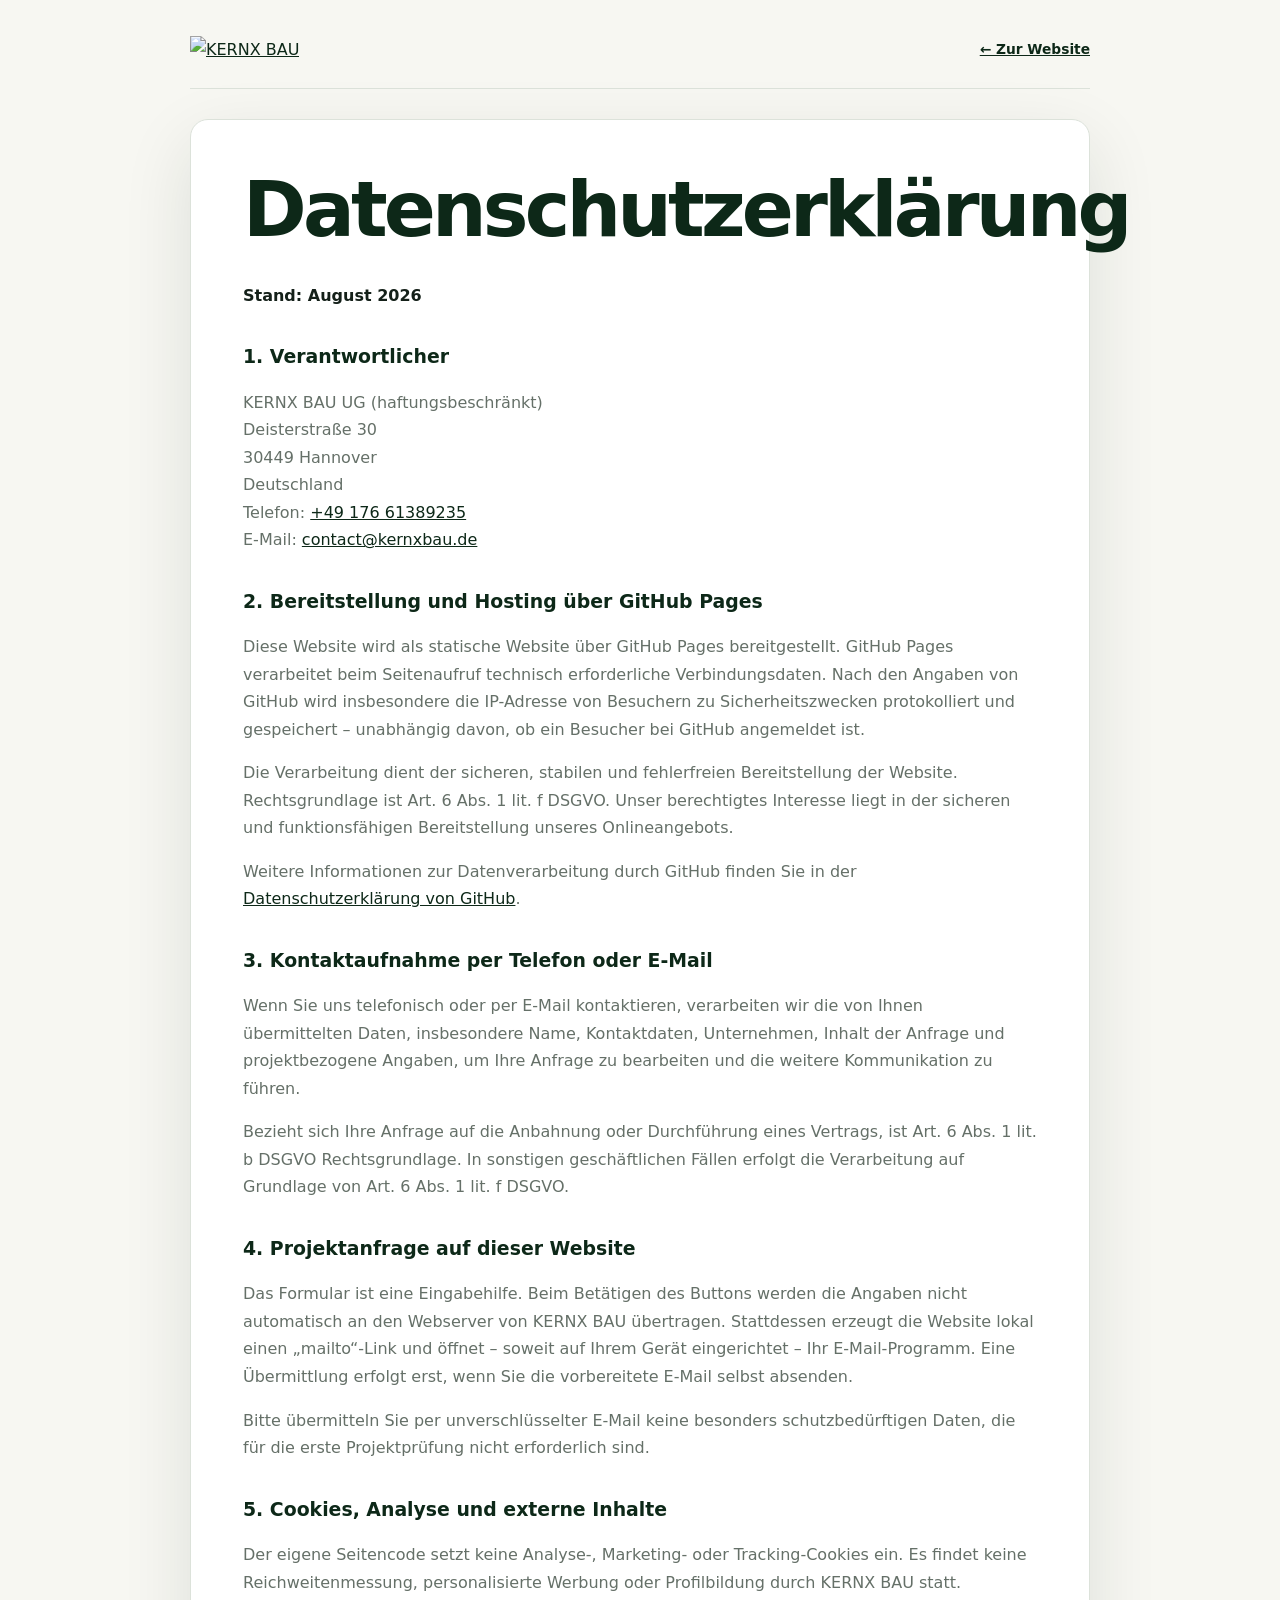
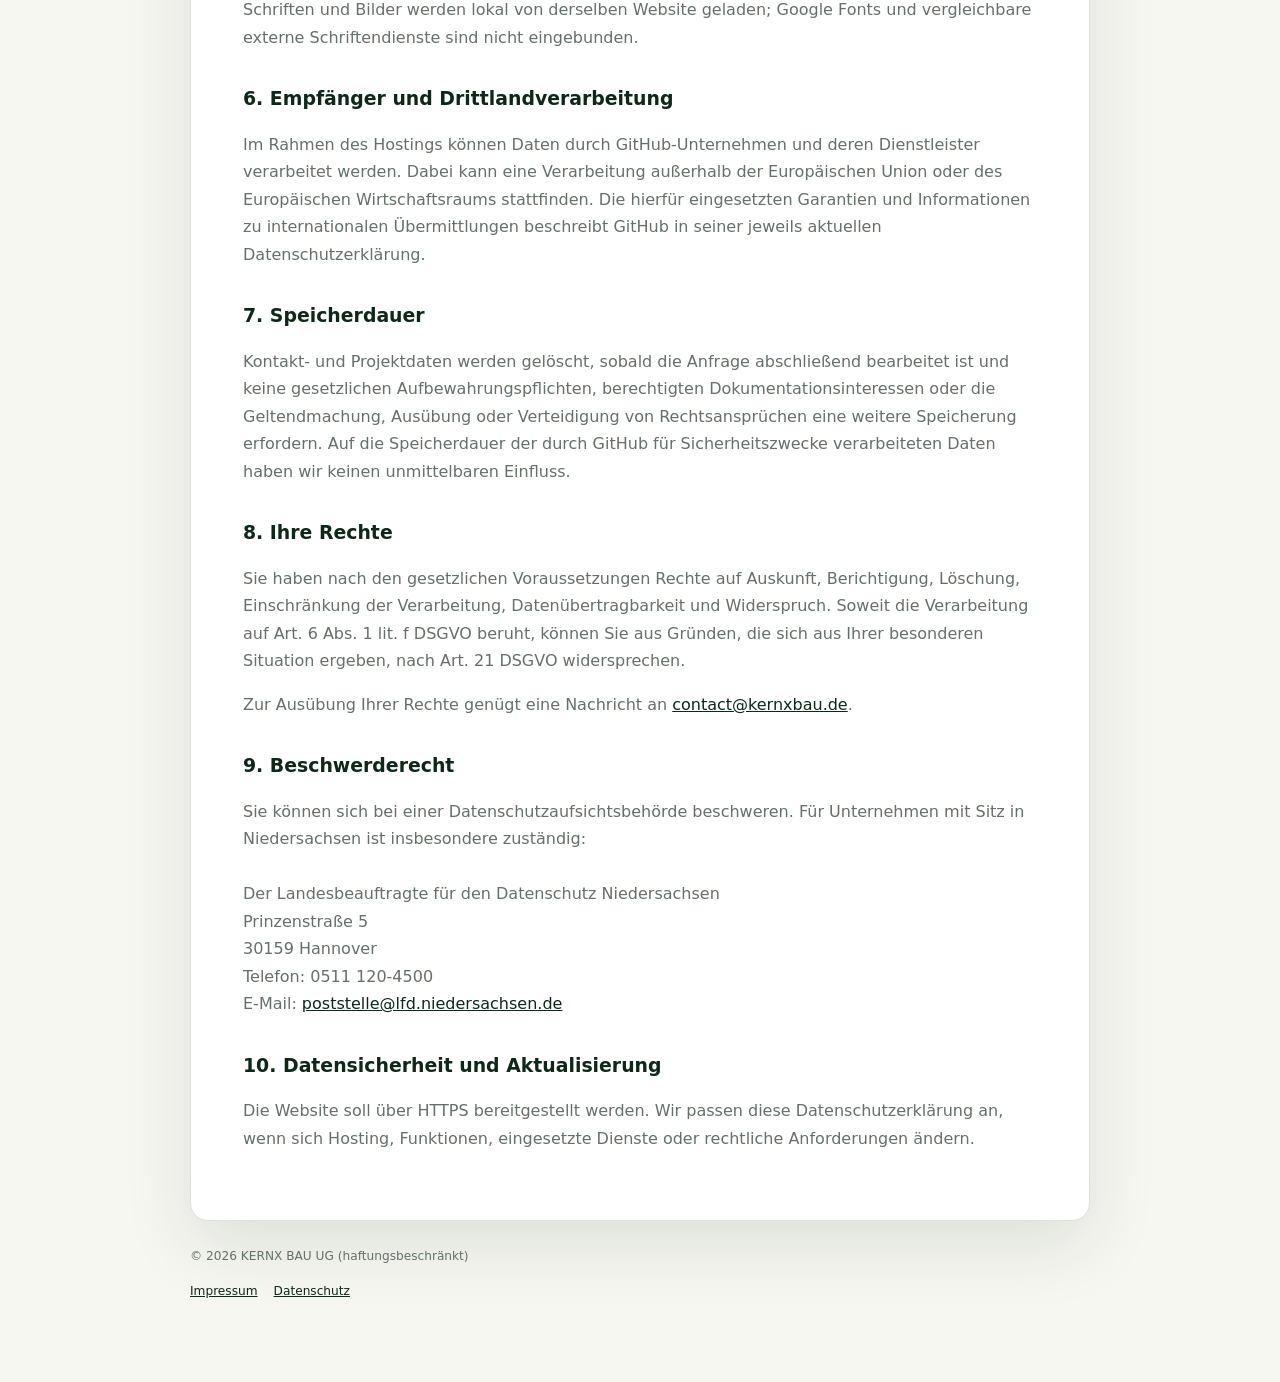
==== datenschutz.html @ 63876bb4 "Add files via upload" ====
<!DOCTYPE html><html lang="de"><head><meta charset="utf-8"><meta name="viewport" content="width=device-width,initial-scale=1"><meta name="robots" content="index,follow"><title>Datenschutzerklärung — KERNX BAU</title><style>
:root{--green:#0D2818;--gold:#C8960C;--paper:#f7f7f2;--white:#fff;--ink:#142019;--muted:#657068;--line:#dce2da;--shadow:0 24px 70px rgba(13,40,24,.11)}
*{box-sizing:border-box}html{scroll-behavior:smooth}body{margin:0;background:var(--paper);color:var(--ink);font-family:Inter,ui-sans-serif,system-ui,-apple-system,BlinkMacSystemFont,"Segoe UI",sans-serif;line-height:1.72}a{color:var(--green)}.wrap{width:min(900px,calc(100% - 32px));margin:auto;padding:26px 0 80px}.top{display:flex;align-items:center;justify-content:space-between;gap:20px;padding:10px 0 24px;border-bottom:1px solid var(--line)}.top img{width:105px;height:70px;object-fit:contain}.back{font-size:.86rem;font-weight:750}main{margin-top:30px;background:#fff;border:1px solid var(--line);border-radius:18px;box-shadow:var(--shadow);padding:clamp(24px,5vw,52px)}h1{font-size:clamp(2.4rem,6vw,4.8rem);line-height:.98;letter-spacing:-.05em;color:var(--green);margin:0 0 35px}h2{font-size:1.18rem;color:var(--green);margin:31px 0 8px}p,li{color:var(--muted)}strong{color:var(--ink)}.warning{padding:14px 16px;border-left:4px solid var(--gold);background:#fff8e6;color:#68510f;margin:20px 0}.legal-footer{margin-top:25px;color:var(--muted);font-size:.76rem}.legal-links{display:flex;gap:16px;flex-wrap:wrap;margin-top:14px}@media(max-width:620px){.top{align-items:flex-start}.top img{width:88px}.back{margin-top:12px}main{border-radius:12px}}
</style></head><body><div class="wrap"><header class="top"><a href="index.html#prozess"><img src="assets/kernx-bau-logo.png" alt="KERNX BAU"></a><a class="back" href="index.html#prozess">← Zur Website</a></header><main><h1>Datenschutzerklärung</h1>
<p><strong>Stand: August 2026</strong></p>
<h2>1. Verantwortlicher</h2><p>KERNX BAU UG (haftungsbeschränkt)<br>Deisterstraße 30<br>30449 Hannover<br>Deutschland<br>Telefon: <a href="tel:+4917661389235">+49 176 61389235</a><br>E-Mail: <a href="mailto:contact@kernxbau.de">contact@kernxbau.de</a></p>
<h2>2. Bereitstellung und Hosting über GitHub Pages</h2><p>Diese Website wird als statische Website über GitHub Pages bereitgestellt. GitHub Pages verarbeitet beim Seitenaufruf technisch erforderliche Verbindungsdaten. Nach den Angaben von GitHub wird insbesondere die IP-Adresse von Besuchern zu Sicherheitszwecken protokolliert und gespeichert – unabhängig davon, ob ein Besucher bei GitHub angemeldet ist.</p><p>Die Verarbeitung dient der sicheren, stabilen und fehlerfreien Bereitstellung der Website. Rechtsgrundlage ist Art. 6 Abs. 1 lit. f DSGVO. Unser berechtigtes Interesse liegt in der sicheren und funktionsfähigen Bereitstellung unseres Onlineangebots.</p><p>Weitere Informationen zur Datenverarbeitung durch GitHub finden Sie in der <a href="https://docs.github.com/de/site-policy/privacy-policies/github-general-privacy-statement" target="_blank" rel="noopener noreferrer">Datenschutzerklärung von GitHub</a>.</p>
<h2>3. Kontaktaufnahme per Telefon oder E-Mail</h2><p>Wenn Sie uns telefonisch oder per E-Mail kontaktieren, verarbeiten wir die von Ihnen übermittelten Daten, insbesondere Name, Kontaktdaten, Unternehmen, Inhalt der Anfrage und projektbezogene Angaben, um Ihre Anfrage zu bearbeiten und die weitere Kommunikation zu führen.</p><p>Bezieht sich Ihre Anfrage auf die Anbahnung oder Durchführung eines Vertrags, ist Art. 6 Abs. 1 lit. b DSGVO Rechtsgrundlage. In sonstigen geschäftlichen Fällen erfolgt die Verarbeitung auf Grundlage von Art. 6 Abs. 1 lit. f DSGVO.</p>
<h2>4. Projektanfrage auf dieser Website</h2><p>Das Formular ist eine Eingabehilfe. Beim Betätigen des Buttons werden die Angaben nicht automatisch an den Webserver von KERNX BAU übertragen. Stattdessen erzeugt die Website lokal einen „mailto“-Link und öffnet – soweit auf Ihrem Gerät eingerichtet – Ihr E-Mail-Programm. Eine Übermittlung erfolgt erst, wenn Sie die vorbereitete E-Mail selbst absenden.</p><p>Bitte übermitteln Sie per unverschlüsselter E-Mail keine besonders schutzbedürftigen Daten, die für die erste Projektprüfung nicht erforderlich sind.</p>
<h2>5. Cookies, Analyse und externe Inhalte</h2><p>Der eigene Seitencode setzt keine Analyse-, Marketing- oder Tracking-Cookies ein. Es findet keine Reichweitenmessung, personalisierte Werbung oder Profilbildung durch KERNX BAU statt. Schriften und Bilder werden lokal von derselben Website geladen; Google Fonts und vergleichbare externe Schriftendienste sind nicht eingebunden.</p>
<h2>6. Empfänger und Drittlandverarbeitung</h2><p>Im Rahmen des Hostings können Daten durch GitHub-Unternehmen und deren Dienstleister verarbeitet werden. Dabei kann eine Verarbeitung außerhalb der Europäischen Union oder des Europäischen Wirtschaftsraums stattfinden. Die hierfür eingesetzten Garantien und Informationen zu internationalen Übermittlungen beschreibt GitHub in seiner jeweils aktuellen Datenschutzerklärung.</p>
<h2>7. Speicherdauer</h2><p>Kontakt- und Projektdaten werden gelöscht, sobald die Anfrage abschließend bearbeitet ist und keine gesetzlichen Aufbewahrungspflichten, berechtigten Dokumentationsinteressen oder die Geltendmachung, Ausübung oder Verteidigung von Rechtsansprüchen eine weitere Speicherung erfordern. Auf die Speicherdauer der durch GitHub für Sicherheitszwecke verarbeiteten Daten haben wir keinen unmittelbaren Einfluss.</p>
<h2>8. Ihre Rechte</h2><p>Sie haben nach den gesetzlichen Voraussetzungen Rechte auf Auskunft, Berichtigung, Löschung, Einschränkung der Verarbeitung, Datenübertragbarkeit und Widerspruch. Soweit die Verarbeitung auf Art. 6 Abs. 1 lit. f DSGVO beruht, können Sie aus Gründen, die sich aus Ihrer besonderen Situation ergeben, nach Art. 21 DSGVO widersprechen.</p><p>Zur Ausübung Ihrer Rechte genügt eine Nachricht an <a href="mailto:contact@kernxbau.de">contact@kernxbau.de</a>.</p>
<h2>9. Beschwerderecht</h2><p>Sie können sich bei einer Datenschutzaufsichtsbehörde beschweren. Für Unternehmen mit Sitz in Niedersachsen ist insbesondere zuständig:<br><br>Der Landesbeauftragte für den Datenschutz Niedersachsen<br>Prinzenstraße 5<br>30159 Hannover<br>Telefon: 0511 120-4500<br>E-Mail: <a href="mailto:poststelle@lfd.niedersachsen.de">poststelle@lfd.niedersachsen.de</a></p>
<h2>10. Datensicherheit und Aktualisierung</h2><p>Die Website soll über HTTPS bereitgestellt werden. Wir passen diese Datenschutzerklärung an, wenn sich Hosting, Funktionen, eingesetzte Dienste oder rechtliche Anforderungen ändern.</p>
</main><footer class="legal-footer">© 2026 KERNX BAU UG (haftungsbeschränkt)<div class="legal-links"><a href="impressum.html">Impressum</a><a href="datenschutz.html">Datenschutz</a></div></footer></div></body></html>
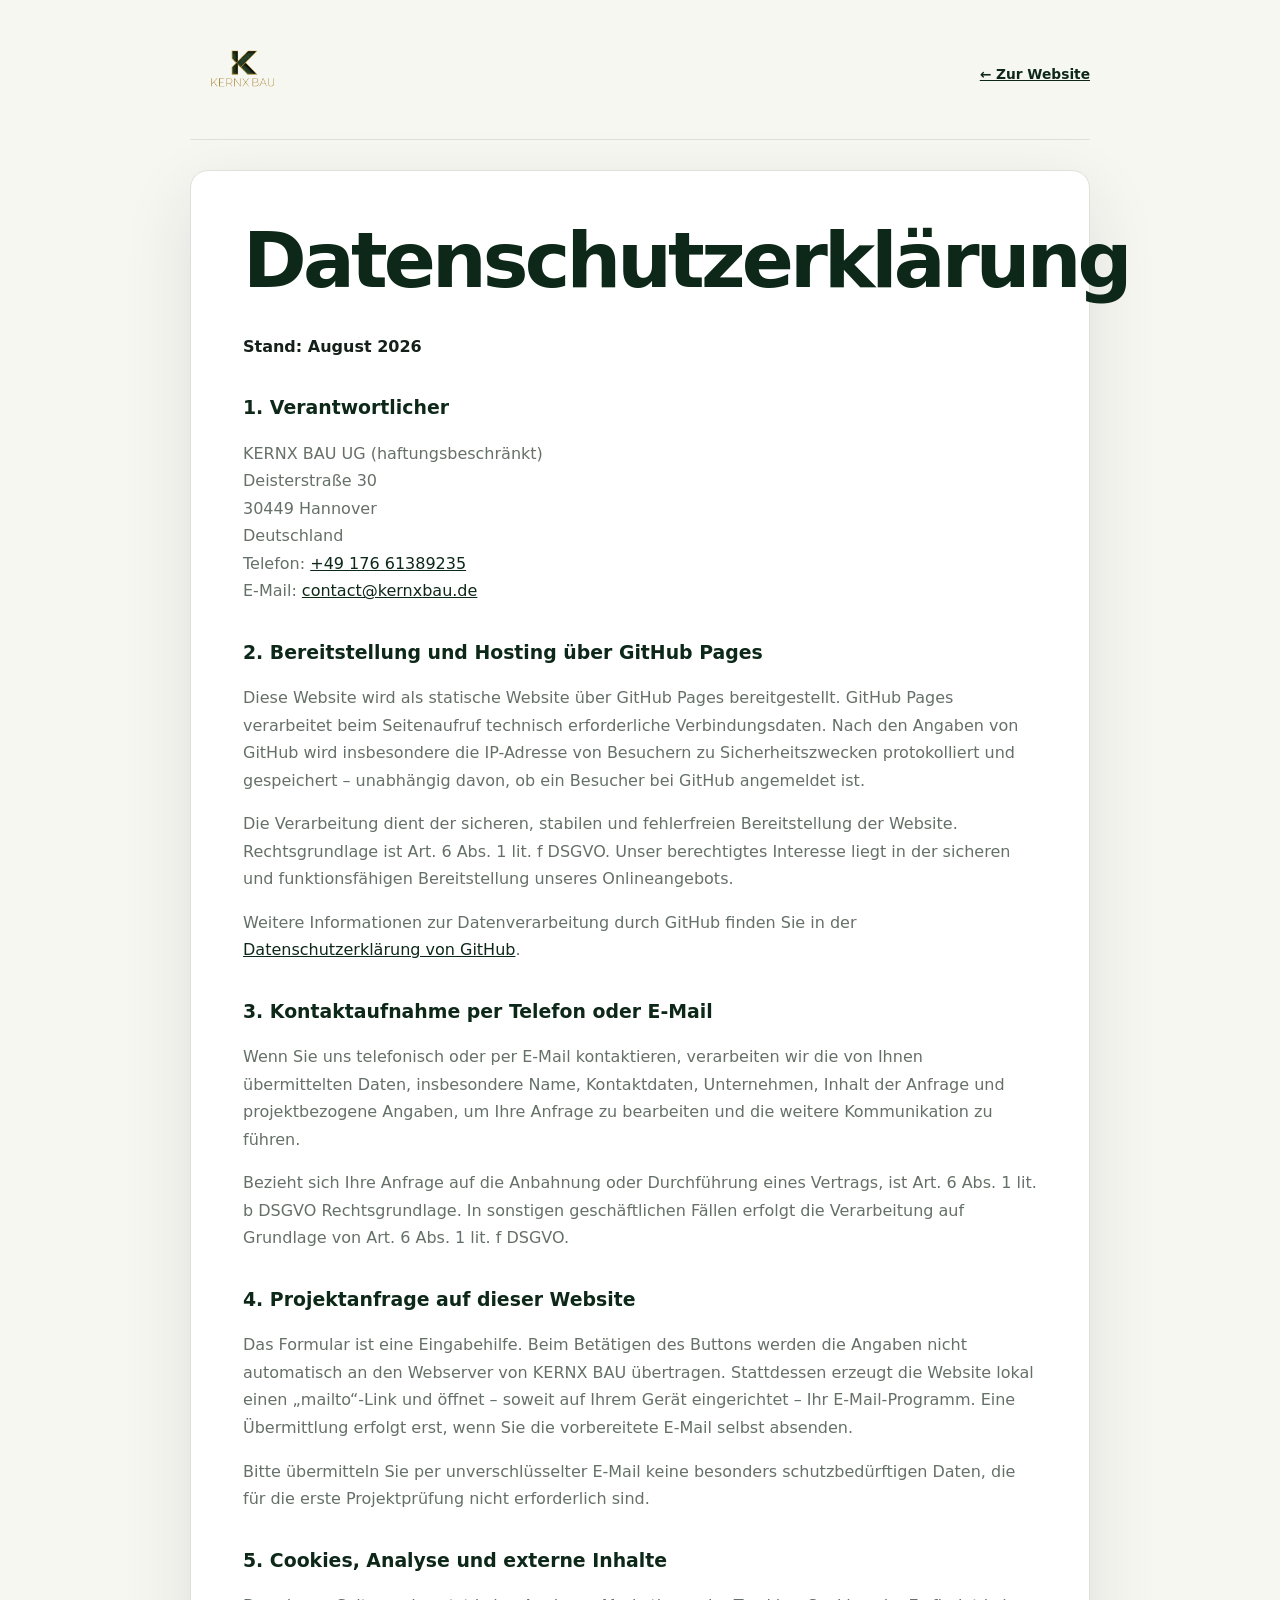
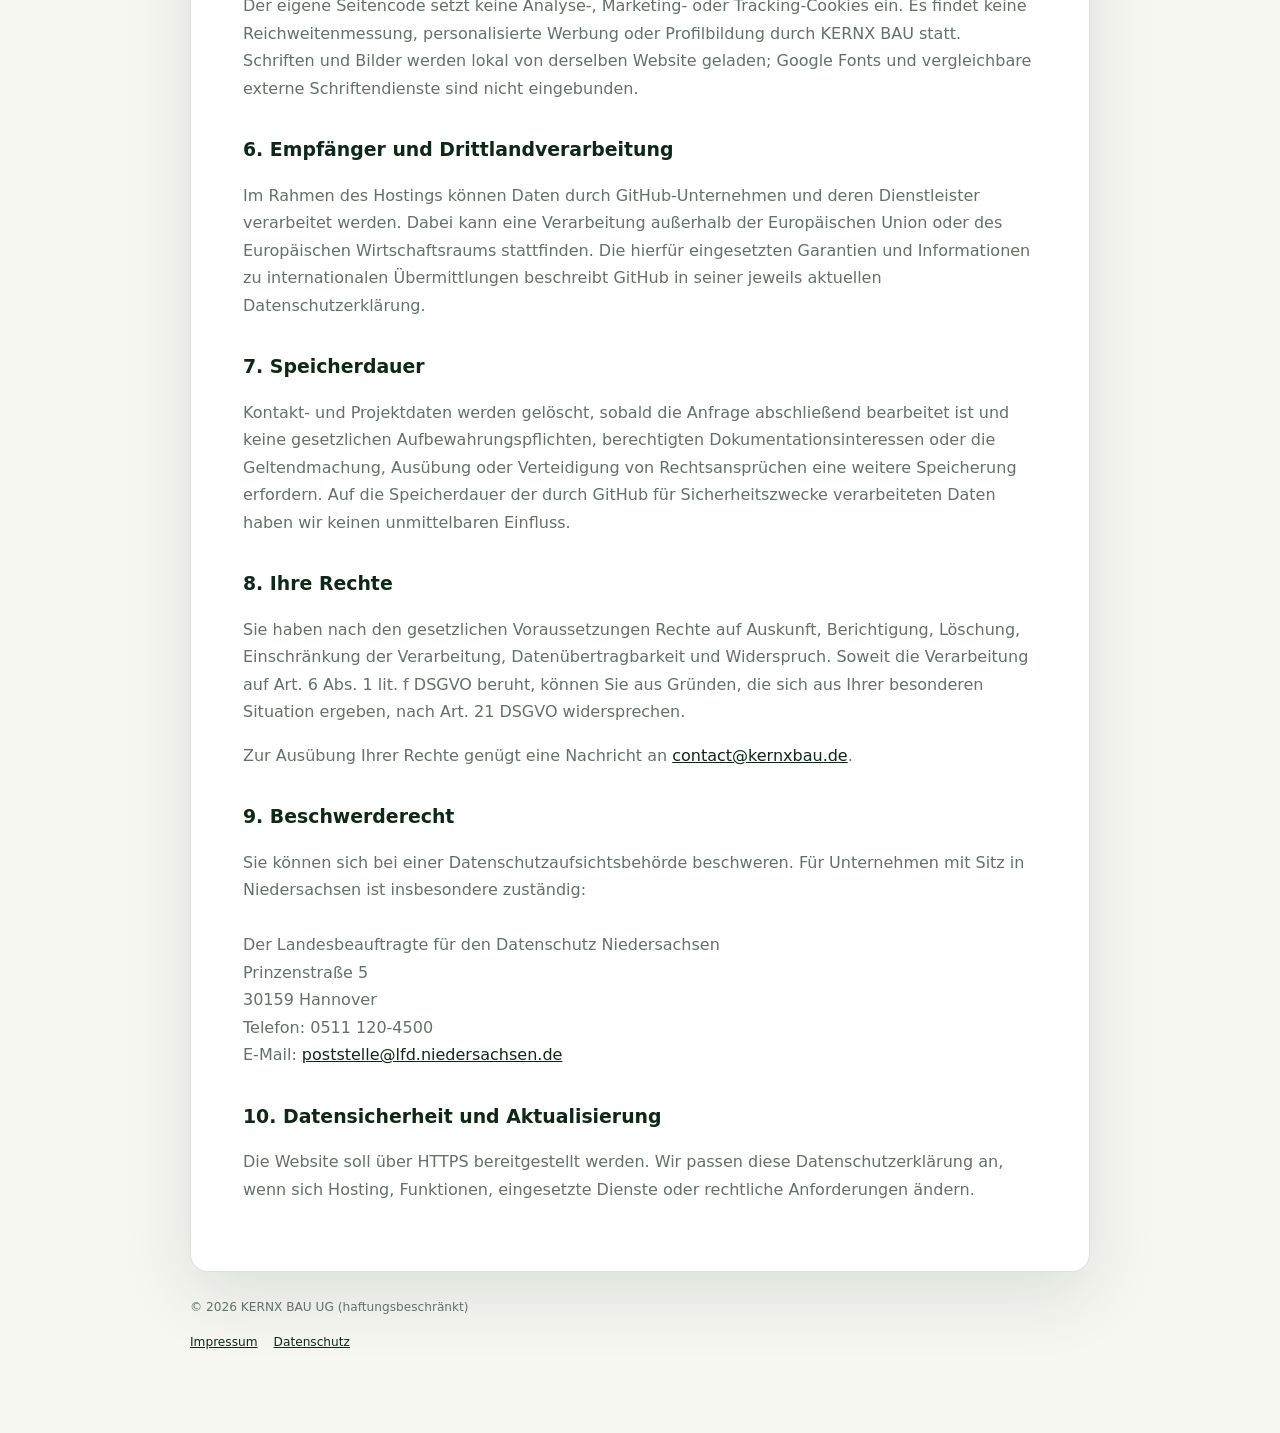
==== commit 485848e7: "Add files via upload" ====
--- a/datenschutz.html
+++ b/datenschutz.html
@@ -1,7 +1,7 @@
 <!DOCTYPE html><html lang="de"><head><meta charset="utf-8"><meta name="viewport" content="width=device-width,initial-scale=1"><meta name="robots" content="index,follow"><title>Datenschutzerklärung — KERNX BAU</title><style>
 :root{--green:#0D2818;--gold:#C8960C;--paper:#f7f7f2;--white:#fff;--ink:#142019;--muted:#657068;--line:#dce2da;--shadow:0 24px 70px rgba(13,40,24,.11)}
 *{box-sizing:border-box}html{scroll-behavior:smooth}body{margin:0;background:var(--paper);color:var(--ink);font-family:Inter,ui-sans-serif,system-ui,-apple-system,BlinkMacSystemFont,"Segoe UI",sans-serif;line-height:1.72}a{color:var(--green)}.wrap{width:min(900px,calc(100% - 32px));margin:auto;padding:26px 0 80px}.top{display:flex;align-items:center;justify-content:space-between;gap:20px;padding:10px 0 24px;border-bottom:1px solid var(--line)}.top img{width:105px;height:70px;object-fit:contain}.back{font-size:.86rem;font-weight:750}main{margin-top:30px;background:#fff;border:1px solid var(--line);border-radius:18px;box-shadow:var(--shadow);padding:clamp(24px,5vw,52px)}h1{font-size:clamp(2.4rem,6vw,4.8rem);line-height:.98;letter-spacing:-.05em;color:var(--green);margin:0 0 35px}h2{font-size:1.18rem;color:var(--green);margin:31px 0 8px}p,li{color:var(--muted)}strong{color:var(--ink)}.warning{padding:14px 16px;border-left:4px solid var(--gold);background:#fff8e6;color:#68510f;margin:20px 0}.legal-footer{margin-top:25px;color:var(--muted);font-size:.76rem}.legal-links{display:flex;gap:16px;flex-wrap:wrap;margin-top:14px}@media(max-width:620px){.top{align-items:flex-start}.top img{width:88px}.back{margin-top:12px}main{border-radius:12px}}
-</style></head><body><div class="wrap"><header class="top"><a href="index.html#prozess"><img src="assets/kernx-bau-logo.png" alt="KERNX BAU"></a><a class="back" href="index.html#prozess">← Zur Website</a></header><main><h1>Datenschutzerklärung</h1>
+</style></head><body><div class="wrap"><header class="top"><a href="index.html#prozess"><img src="kernx-bau-logo.png" alt="KERNX BAU"></a><a class="back" href="index.html#prozess">← Zur Website</a></header><main><h1>Datenschutzerklärung</h1>
 <p><strong>Stand: August 2026</strong></p>
 <h2>1. Verantwortlicher</h2><p>KERNX BAU UG (haftungsbeschränkt)<br>Deisterstraße 30<br>30449 Hannover<br>Deutschland<br>Telefon: <a href="tel:+4917661389235">+49 176 61389235</a><br>E-Mail: <a href="mailto:contact@kernxbau.de">contact@kernxbau.de</a></p>
 <h2>2. Bereitstellung und Hosting über GitHub Pages</h2><p>Diese Website wird als statische Website über GitHub Pages bereitgestellt. GitHub Pages verarbeitet beim Seitenaufruf technisch erforderliche Verbindungsdaten. Nach den Angaben von GitHub wird insbesondere die IP-Adresse von Besuchern zu Sicherheitszwecken protokolliert und gespeichert – unabhängig davon, ob ein Besucher bei GitHub angemeldet ist.</p><p>Die Verarbeitung dient der sicheren, stabilen und fehlerfreien Bereitstellung der Website. Rechtsgrundlage ist Art. 6 Abs. 1 lit. f DSGVO. Unser berechtigtes Interesse liegt in der sicheren und funktionsfähigen Bereitstellung unseres Onlineangebots.</p><p>Weitere Informationen zur Datenverarbeitung durch GitHub finden Sie in der <a href="https://docs.github.com/de/site-policy/privacy-policies/github-general-privacy-statement" target="_blank" rel="noopener noreferrer">Datenschutzerklärung von GitHub</a>.</p>
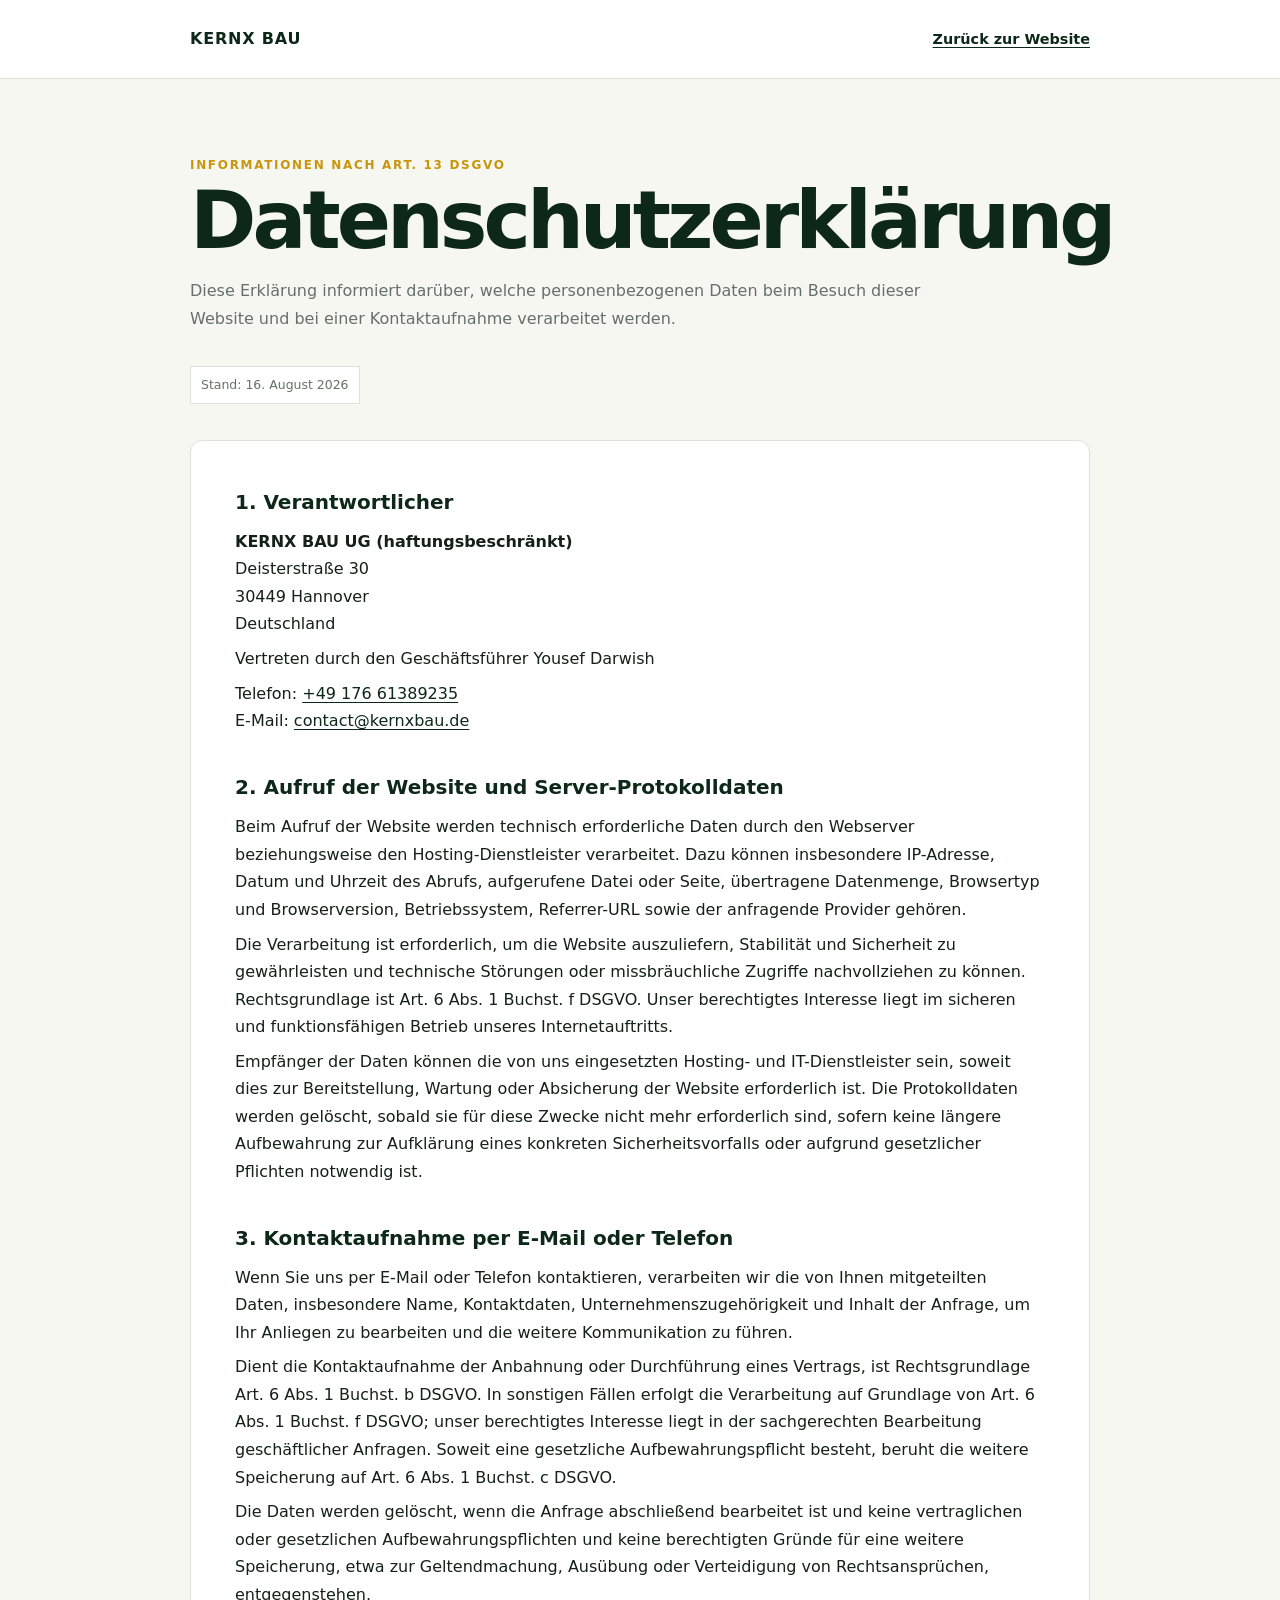
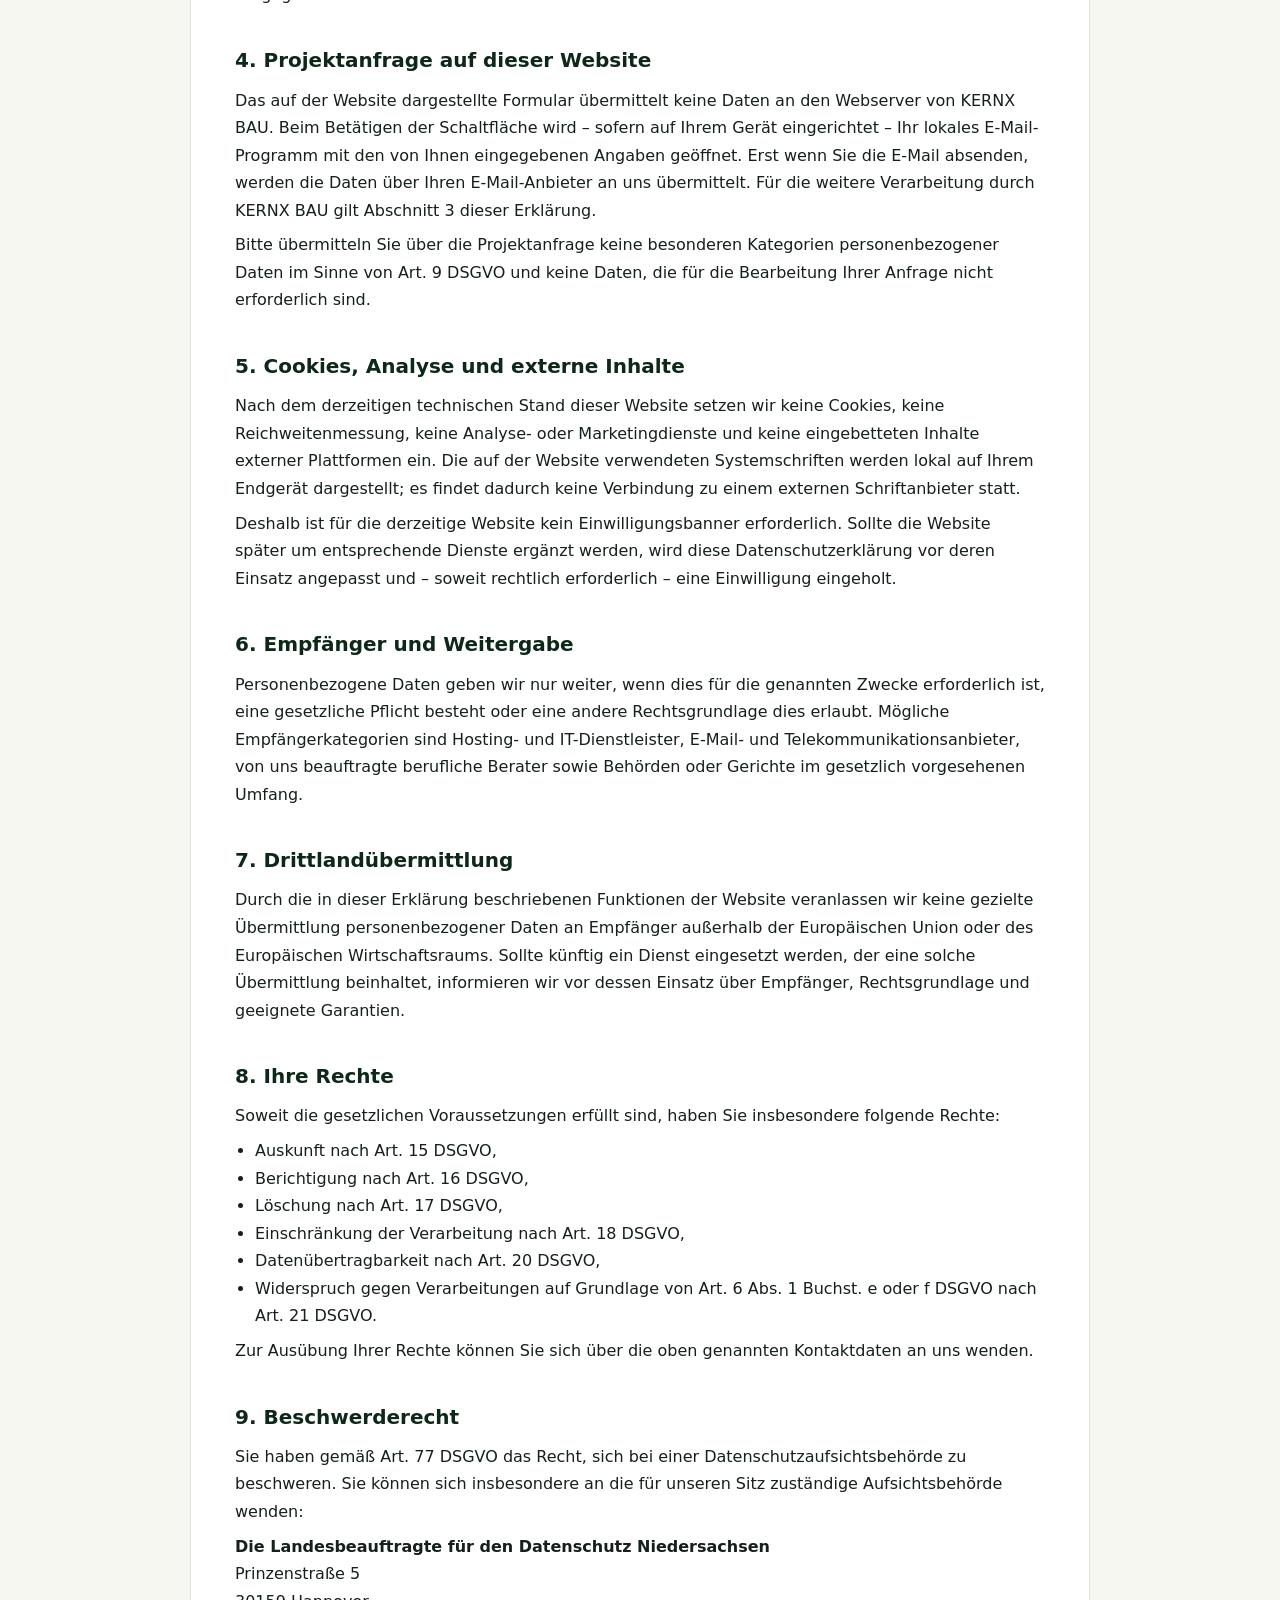
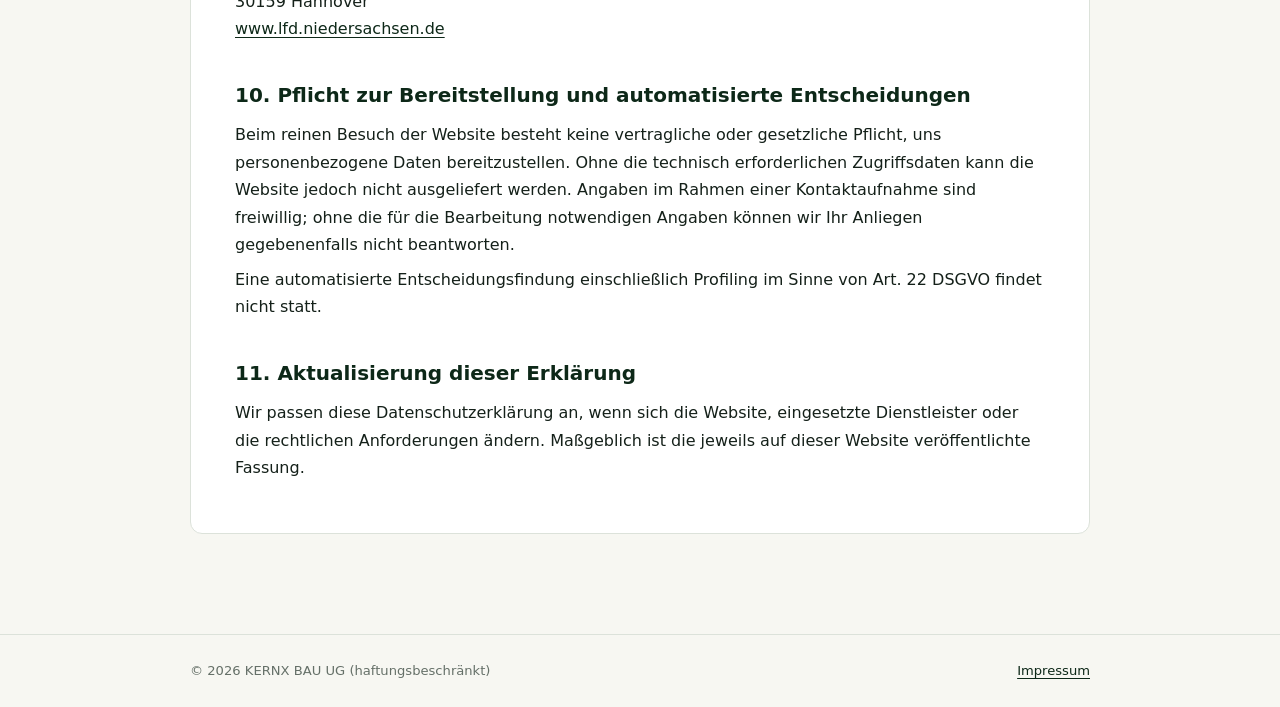
==== commit 39d81f19: "Update datenschutz.html" ====
--- a/datenschutz.html
+++ b/datenschutz.html
@@ -1,16 +1,88 @@
-<!DOCTYPE html><html lang="de"><head><meta charset="utf-8"><meta name="viewport" content="width=device-width,initial-scale=1"><meta name="robots" content="index,follow"><title>Datenschutzerklärung — KERNX BAU</title><style>
-:root{--green:#0D2818;--gold:#C8960C;--paper:#f7f7f2;--white:#fff;--ink:#142019;--muted:#657068;--line:#dce2da;--shadow:0 24px 70px rgba(13,40,24,.11)}
-*{box-sizing:border-box}html{scroll-behavior:smooth}body{margin:0;background:var(--paper);color:var(--ink);font-family:Inter,ui-sans-serif,system-ui,-apple-system,BlinkMacSystemFont,"Segoe UI",sans-serif;line-height:1.72}a{color:var(--green)}.wrap{width:min(900px,calc(100% - 32px));margin:auto;padding:26px 0 80px}.top{display:flex;align-items:center;justify-content:space-between;gap:20px;padding:10px 0 24px;border-bottom:1px solid var(--line)}.top img{width:105px;height:70px;object-fit:contain}.back{font-size:.86rem;font-weight:750}main{margin-top:30px;background:#fff;border:1px solid var(--line);border-radius:18px;box-shadow:var(--shadow);padding:clamp(24px,5vw,52px)}h1{font-size:clamp(2.4rem,6vw,4.8rem);line-height:.98;letter-spacing:-.05em;color:var(--green);margin:0 0 35px}h2{font-size:1.18rem;color:var(--green);margin:31px 0 8px}p,li{color:var(--muted)}strong{color:var(--ink)}.warning{padding:14px 16px;border-left:4px solid var(--gold);background:#fff8e6;color:#68510f;margin:20px 0}.legal-footer{margin-top:25px;color:var(--muted);font-size:.76rem}.legal-links{display:flex;gap:16px;flex-wrap:wrap;margin-top:14px}@media(max-width:620px){.top{align-items:flex-start}.top img{width:88px}.back{margin-top:12px}main{border-radius:12px}}
-</style></head><body><div class="wrap"><header class="top"><a href="index.html#prozess"><img src="kernx-bau-logo.png" alt="KERNX BAU"></a><a class="back" href="index.html#prozess">← Zur Website</a></header><main><h1>Datenschutzerklärung</h1>
-<p><strong>Stand: August 2026</strong></p>
-<h2>1. Verantwortlicher</h2><p>KERNX BAU UG (haftungsbeschränkt)<br>Deisterstraße 30<br>30449 Hannover<br>Deutschland<br>Telefon: <a href="tel:+4917661389235">+49 176 61389235</a><br>E-Mail: <a href="mailto:contact@kernxbau.de">contact@kernxbau.de</a></p>
-<h2>2. Bereitstellung und Hosting über GitHub Pages</h2><p>Diese Website wird als statische Website über GitHub Pages bereitgestellt. GitHub Pages verarbeitet beim Seitenaufruf technisch erforderliche Verbindungsdaten. Nach den Angaben von GitHub wird insbesondere die IP-Adresse von Besuchern zu Sicherheitszwecken protokolliert und gespeichert – unabhängig davon, ob ein Besucher bei GitHub angemeldet ist.</p><p>Die Verarbeitung dient der sicheren, stabilen und fehlerfreien Bereitstellung der Website. Rechtsgrundlage ist Art. 6 Abs. 1 lit. f DSGVO. Unser berechtigtes Interesse liegt in der sicheren und funktionsfähigen Bereitstellung unseres Onlineangebots.</p><p>Weitere Informationen zur Datenverarbeitung durch GitHub finden Sie in der <a href="https://docs.github.com/de/site-policy/privacy-policies/github-general-privacy-statement" target="_blank" rel="noopener noreferrer">Datenschutzerklärung von GitHub</a>.</p>
-<h2>3. Kontaktaufnahme per Telefon oder E-Mail</h2><p>Wenn Sie uns telefonisch oder per E-Mail kontaktieren, verarbeiten wir die von Ihnen übermittelten Daten, insbesondere Name, Kontaktdaten, Unternehmen, Inhalt der Anfrage und projektbezogene Angaben, um Ihre Anfrage zu bearbeiten und die weitere Kommunikation zu führen.</p><p>Bezieht sich Ihre Anfrage auf die Anbahnung oder Durchführung eines Vertrags, ist Art. 6 Abs. 1 lit. b DSGVO Rechtsgrundlage. In sonstigen geschäftlichen Fällen erfolgt die Verarbeitung auf Grundlage von Art. 6 Abs. 1 lit. f DSGVO.</p>
-<h2>4. Projektanfrage auf dieser Website</h2><p>Das Formular ist eine Eingabehilfe. Beim Betätigen des Buttons werden die Angaben nicht automatisch an den Webserver von KERNX BAU übertragen. Stattdessen erzeugt die Website lokal einen „mailto“-Link und öffnet – soweit auf Ihrem Gerät eingerichtet – Ihr E-Mail-Programm. Eine Übermittlung erfolgt erst, wenn Sie die vorbereitete E-Mail selbst absenden.</p><p>Bitte übermitteln Sie per unverschlüsselter E-Mail keine besonders schutzbedürftigen Daten, die für die erste Projektprüfung nicht erforderlich sind.</p>
-<h2>5. Cookies, Analyse und externe Inhalte</h2><p>Der eigene Seitencode setzt keine Analyse-, Marketing- oder Tracking-Cookies ein. Es findet keine Reichweitenmessung, personalisierte Werbung oder Profilbildung durch KERNX BAU statt. Schriften und Bilder werden lokal von derselben Website geladen; Google Fonts und vergleichbare externe Schriftendienste sind nicht eingebunden.</p>
-<h2>6. Empfänger und Drittlandverarbeitung</h2><p>Im Rahmen des Hostings können Daten durch GitHub-Unternehmen und deren Dienstleister verarbeitet werden. Dabei kann eine Verarbeitung außerhalb der Europäischen Union oder des Europäischen Wirtschaftsraums stattfinden. Die hierfür eingesetzten Garantien und Informationen zu internationalen Übermittlungen beschreibt GitHub in seiner jeweils aktuellen Datenschutzerklärung.</p>
-<h2>7. Speicherdauer</h2><p>Kontakt- und Projektdaten werden gelöscht, sobald die Anfrage abschließend bearbeitet ist und keine gesetzlichen Aufbewahrungspflichten, berechtigten Dokumentationsinteressen oder die Geltendmachung, Ausübung oder Verteidigung von Rechtsansprüchen eine weitere Speicherung erfordern. Auf die Speicherdauer der durch GitHub für Sicherheitszwecke verarbeiteten Daten haben wir keinen unmittelbaren Einfluss.</p>
-<h2>8. Ihre Rechte</h2><p>Sie haben nach den gesetzlichen Voraussetzungen Rechte auf Auskunft, Berichtigung, Löschung, Einschränkung der Verarbeitung, Datenübertragbarkeit und Widerspruch. Soweit die Verarbeitung auf Art. 6 Abs. 1 lit. f DSGVO beruht, können Sie aus Gründen, die sich aus Ihrer besonderen Situation ergeben, nach Art. 21 DSGVO widersprechen.</p><p>Zur Ausübung Ihrer Rechte genügt eine Nachricht an <a href="mailto:contact@kernxbau.de">contact@kernxbau.de</a>.</p>
-<h2>9. Beschwerderecht</h2><p>Sie können sich bei einer Datenschutzaufsichtsbehörde beschweren. Für Unternehmen mit Sitz in Niedersachsen ist insbesondere zuständig:<br><br>Der Landesbeauftragte für den Datenschutz Niedersachsen<br>Prinzenstraße 5<br>30159 Hannover<br>Telefon: 0511 120-4500<br>E-Mail: <a href="mailto:poststelle@lfd.niedersachsen.de">poststelle@lfd.niedersachsen.de</a></p>
-<h2>10. Datensicherheit und Aktualisierung</h2><p>Die Website soll über HTTPS bereitgestellt werden. Wir passen diese Datenschutzerklärung an, wenn sich Hosting, Funktionen, eingesetzte Dienste oder rechtliche Anforderungen ändern.</p>
-</main><footer class="legal-footer">© 2026 KERNX BAU UG (haftungsbeschränkt)<div class="legal-links"><a href="impressum.html">Impressum</a><a href="datenschutz.html">Datenschutz</a></div></footer></div></body></html>+<!DOCTYPE html>
+<html lang="de">
+<head>
+  <meta charset="utf-8"/>
+  <meta name="viewport" content="width=device-width, initial-scale=1"/>
+  <meta name="robots" content="index,follow"/>
+  <title>Datenschutz | KERNX BAU</title>
+  <meta name="description" content="Datenschutzerklärung der KERNX BAU UG (haftungsbeschränkt)."/>
+  <link rel="canonical" href="https://kernxbau.de/datenschutz.html"/>
+  <style>
+    :root{--green:#0D2818;--gold:#C8960C;--paper:#f7f7f2;--ink:#142019;--muted:#657068;--line:#dce2da}
+    *{box-sizing:border-box}html{scroll-behavior:smooth}body{margin:0;background:var(--paper);color:var(--ink);font-family:Inter,ui-sans-serif,system-ui,-apple-system,BlinkMacSystemFont,"Segoe UI",sans-serif;line-height:1.72;-webkit-font-smoothing:antialiased}a{color:var(--green);text-underline-offset:3px}.wrap{width:min(900px,calc(100% - 36px));margin-inline:auto}.top{border-bottom:1px solid var(--line);background:#fff}.top-inner{min-height:78px;display:flex;align-items:center;justify-content:space-between;gap:24px}.brand{font-weight:900;letter-spacing:.05em;color:var(--green);text-decoration:none}.back{font-size:.9rem;font-weight:750}.legal{padding:76px 0 100px}.eyebrow{color:var(--gold);font-weight:850;font-size:.75rem;letter-spacing:.14em;text-transform:uppercase}.legal h1{margin:.35rem 0 1rem;color:var(--green);font-size:clamp(2.6rem,7vw,5rem);line-height:1;letter-spacing:-.05em}.lead{color:var(--muted);max-width:740px}.card{margin-top:36px;background:#fff;border:1px solid var(--line);padding:clamp(24px,5vw,44px);border-radius:12px}.card h2{color:var(--green);font-size:1.25rem;margin:2.2rem 0 .55rem}.card h2:first-child{margin-top:0}.card h3{color:var(--green);font-size:1rem;margin:1.35rem 0 .3rem}.card p,.card ul{margin:.45rem 0}.card ul{padding-left:1.25rem}.status{display:inline-block;margin-top:18px;padding:7px 10px;border:1px solid var(--line);background:#fff;color:var(--muted);font-size:.78rem}.footer{border-top:1px solid var(--line);padding:25px 0;color:var(--muted);font-size:.82rem}.footer-inner{display:flex;justify-content:space-between;gap:18px;flex-wrap:wrap}@media(max-width:600px){.legal{padding-top:52px}.top-inner{min-height:68px}}
+  </style>
+</head>
+<body>
+  <header class="top">
+    <div class="wrap top-inner">
+      <a class="brand" href="index.html">KERNX BAU</a>
+      <a class="back" href="index.html">Zurück zur Website</a>
+    </div>
+  </header>
+  <main class="legal">
+    <div class="wrap">
+      <div class="eyebrow">Informationen nach Art. 13 DSGVO</div>
+      <h1>Datenschutzerklärung</h1>
+      <p class="lead">Diese Erklärung informiert darüber, welche personenbezogenen Daten beim Besuch dieser Website und bei einer Kontaktaufnahme verarbeitet werden.</p>
+      <span class="status">Stand: 16. August 2026</span>
+
+      <article class="card">
+        <h2>1. Verantwortlicher</h2>
+        <p><strong>KERNX BAU UG (haftungsbeschränkt)</strong><br/>Deisterstraße 30<br/>30449 Hannover<br/>Deutschland</p>
+        <p>Vertreten durch den Geschäftsführer Yousef Darwish</p>
+        <p>Telefon: <a href="tel:+4917661389235">+49 176 61389235</a><br/>E-Mail: <a href="mailto:contact@kernxbau.de">contact@kernxbau.de</a></p>
+
+        <h2>2. Aufruf der Website und Server-Protokolldaten</h2>
+        <p>Beim Aufruf der Website werden technisch erforderliche Daten durch den Webserver beziehungsweise den Hosting-Dienstleister verarbeitet. Dazu können insbesondere IP-Adresse, Datum und Uhrzeit des Abrufs, aufgerufene Datei oder Seite, übertragene Datenmenge, Browsertyp und Browserversion, Betriebssystem, Referrer-URL sowie der anfragende Provider gehören.</p>
+        <p>Die Verarbeitung ist erforderlich, um die Website auszuliefern, Stabilität und Sicherheit zu gewährleisten und technische Störungen oder missbräuchliche Zugriffe nachvollziehen zu können. Rechtsgrundlage ist Art. 6 Abs. 1 Buchst. f DSGVO. Unser berechtigtes Interesse liegt im sicheren und funktionsfähigen Betrieb unseres Internetauftritts.</p>
+        <p>Empfänger der Daten können die von uns eingesetzten Hosting- und IT-Dienstleister sein, soweit dies zur Bereitstellung, Wartung oder Absicherung der Website erforderlich ist. Die Protokolldaten werden gelöscht, sobald sie für diese Zwecke nicht mehr erforderlich sind, sofern keine längere Aufbewahrung zur Aufklärung eines konkreten Sicherheitsvorfalls oder aufgrund gesetzlicher Pflichten notwendig ist.</p>
+
+        <h2>3. Kontaktaufnahme per E-Mail oder Telefon</h2>
+        <p>Wenn Sie uns per E-Mail oder Telefon kontaktieren, verarbeiten wir die von Ihnen mitgeteilten Daten, insbesondere Name, Kontaktdaten, Unternehmenszugehörigkeit und Inhalt der Anfrage, um Ihr Anliegen zu bearbeiten und die weitere Kommunikation zu führen.</p>
+        <p>Dient die Kontaktaufnahme der Anbahnung oder Durchführung eines Vertrags, ist Rechtsgrundlage Art. 6 Abs. 1 Buchst. b DSGVO. In sonstigen Fällen erfolgt die Verarbeitung auf Grundlage von Art. 6 Abs. 1 Buchst. f DSGVO; unser berechtigtes Interesse liegt in der sachgerechten Bearbeitung geschäftlicher Anfragen. Soweit eine gesetzliche Aufbewahrungspflicht besteht, beruht die weitere Speicherung auf Art. 6 Abs. 1 Buchst. c DSGVO.</p>
+        <p>Die Daten werden gelöscht, wenn die Anfrage abschließend bearbeitet ist und keine vertraglichen oder gesetzlichen Aufbewahrungspflichten und keine berechtigten Gründe für eine weitere Speicherung, etwa zur Geltendmachung, Ausübung oder Verteidigung von Rechtsansprüchen, entgegenstehen.</p>
+
+        <h2>4. Projektanfrage auf dieser Website</h2>
+        <p>Das auf der Website dargestellte Formular übermittelt keine Daten an den Webserver von KERNX BAU. Beim Betätigen der Schaltfläche wird – sofern auf Ihrem Gerät eingerichtet – Ihr lokales E-Mail-Programm mit den von Ihnen eingegebenen Angaben geöffnet. Erst wenn Sie die E-Mail absenden, werden die Daten über Ihren E-Mail-Anbieter an uns übermittelt. Für die weitere Verarbeitung durch KERNX BAU gilt Abschnitt 3 dieser Erklärung.</p>
+        <p>Bitte übermitteln Sie über die Projektanfrage keine besonderen Kategorien personenbezogener Daten im Sinne von Art. 9 DSGVO und keine Daten, die für die Bearbeitung Ihrer Anfrage nicht erforderlich sind.</p>
+
+        <h2>5. Cookies, Analyse und externe Inhalte</h2>
+        <p>Nach dem derzeitigen technischen Stand dieser Website setzen wir keine Cookies, keine Reichweitenmessung, keine Analyse- oder Marketingdienste und keine eingebetteten Inhalte externer Plattformen ein. Die auf der Website verwendeten Systemschriften werden lokal auf Ihrem Endgerät dargestellt; es findet dadurch keine Verbindung zu einem externen Schriftanbieter statt.</p>
+        <p>Deshalb ist für die derzeitige Website kein Einwilligungsbanner erforderlich. Sollte die Website später um entsprechende Dienste ergänzt werden, wird diese Datenschutzerklärung vor deren Einsatz angepasst und – soweit rechtlich erforderlich – eine Einwilligung eingeholt.</p>
+
+        <h2>6. Empfänger und Weitergabe</h2>
+        <p>Personenbezogene Daten geben wir nur weiter, wenn dies für die genannten Zwecke erforderlich ist, eine gesetzliche Pflicht besteht oder eine andere Rechtsgrundlage dies erlaubt. Mögliche Empfängerkategorien sind Hosting- und IT-Dienstleister, E-Mail- und Telekommunikationsanbieter, von uns beauftragte berufliche Berater sowie Behörden oder Gerichte im gesetzlich vorgesehenen Umfang.</p>
+
+        <h2>7. Drittlandübermittlung</h2>
+        <p>Durch die in dieser Erklärung beschriebenen Funktionen der Website veranlassen wir keine gezielte Übermittlung personenbezogener Daten an Empfänger außerhalb der Europäischen Union oder des Europäischen Wirtschaftsraums. Sollte künftig ein Dienst eingesetzt werden, der eine solche Übermittlung beinhaltet, informieren wir vor dessen Einsatz über Empfänger, Rechtsgrundlage und geeignete Garantien.</p>
+
+        <h2>8. Ihre Rechte</h2>
+        <p>Soweit die gesetzlichen Voraussetzungen erfüllt sind, haben Sie insbesondere folgende Rechte:</p>
+        <ul>
+          <li>Auskunft nach Art. 15 DSGVO,</li>
+          <li>Berichtigung nach Art. 16 DSGVO,</li>
+          <li>Löschung nach Art. 17 DSGVO,</li>
+          <li>Einschränkung der Verarbeitung nach Art. 18 DSGVO,</li>
+          <li>Datenübertragbarkeit nach Art. 20 DSGVO,</li>
+          <li>Widerspruch gegen Verarbeitungen auf Grundlage von Art. 6 Abs. 1 Buchst. e oder f DSGVO nach Art. 21 DSGVO.</li>
+        </ul>
+        <p>Zur Ausübung Ihrer Rechte können Sie sich über die oben genannten Kontaktdaten an uns wenden.</p>
+
+        <h2>9. Beschwerderecht</h2>
+        <p>Sie haben gemäß Art. 77 DSGVO das Recht, sich bei einer Datenschutzaufsichtsbehörde zu beschweren. Sie können sich insbesondere an die für unseren Sitz zuständige Aufsichtsbehörde wenden:</p>
+        <p><strong>Die Landesbeauftragte für den Datenschutz Niedersachsen</strong><br/>Prinzenstraße 5<br/>30159 Hannover<br/><a href="https://www.lfd.niedersachsen.de/" rel="noopener noreferrer">www.lfd.niedersachsen.de</a></p>
+
+        <h2>10. Pflicht zur Bereitstellung und automatisierte Entscheidungen</h2>
+        <p>Beim reinen Besuch der Website besteht keine vertragliche oder gesetzliche Pflicht, uns personenbezogene Daten bereitzustellen. Ohne die technisch erforderlichen Zugriffsdaten kann die Website jedoch nicht ausgeliefert werden. Angaben im Rahmen einer Kontaktaufnahme sind freiwillig; ohne die für die Bearbeitung notwendigen Angaben können wir Ihr Anliegen gegebenenfalls nicht beantworten.</p>
+        <p>Eine automatisierte Entscheidungsfindung einschließlich Profiling im Sinne von Art. 22 DSGVO findet nicht statt.</p>
+
+        <h2>11. Aktualisierung dieser Erklärung</h2>
+        <p>Wir passen diese Datenschutzerklärung an, wenn sich die Website, eingesetzte Dienstleister oder die rechtlichen Anforderungen ändern. Maßgeblich ist die jeweils auf dieser Website veröffentlichte Fassung.</p>
+      </article>
+    </div>
+  </main>
+  <footer class="footer">
+    <div class="wrap footer-inner"><span>© 2026 KERNX BAU UG (haftungsbeschränkt)</span><a href="impressum.html">Impressum</a></div>
+  </footer>
+</body>
+</html>
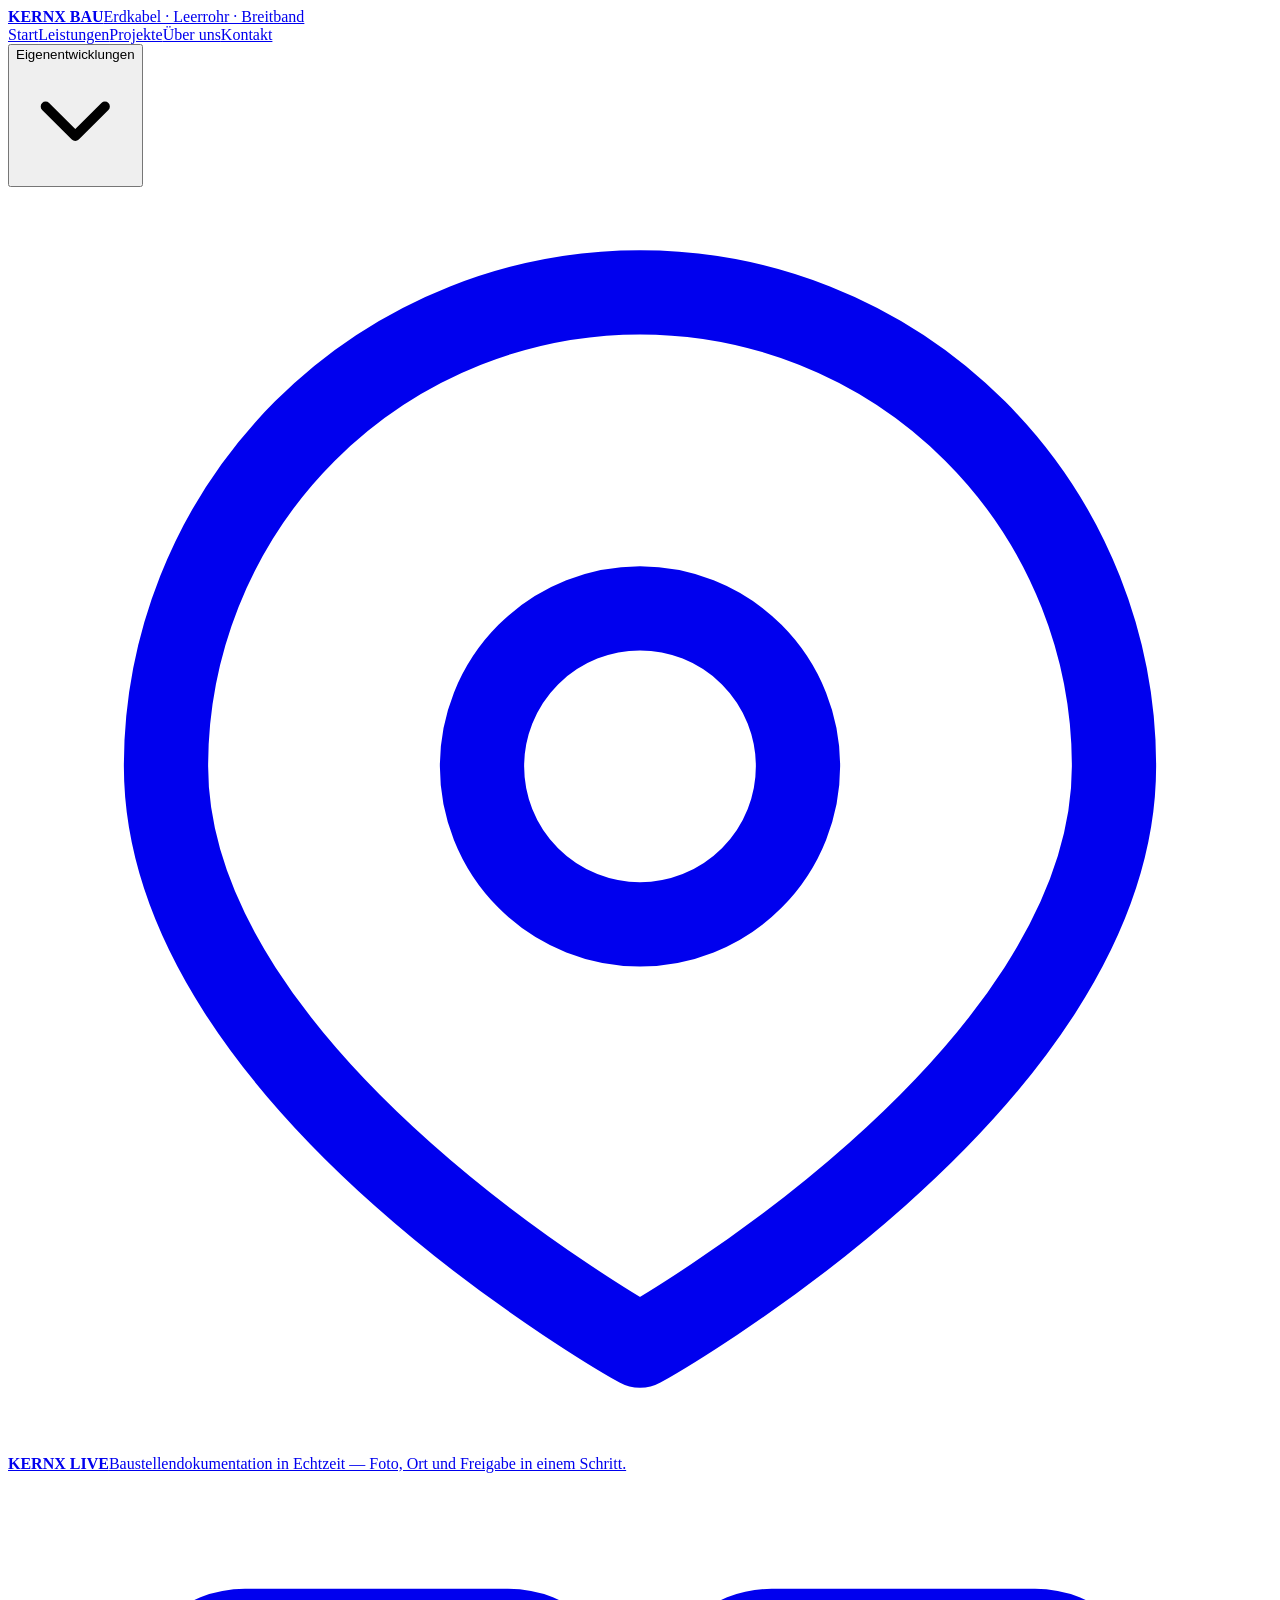
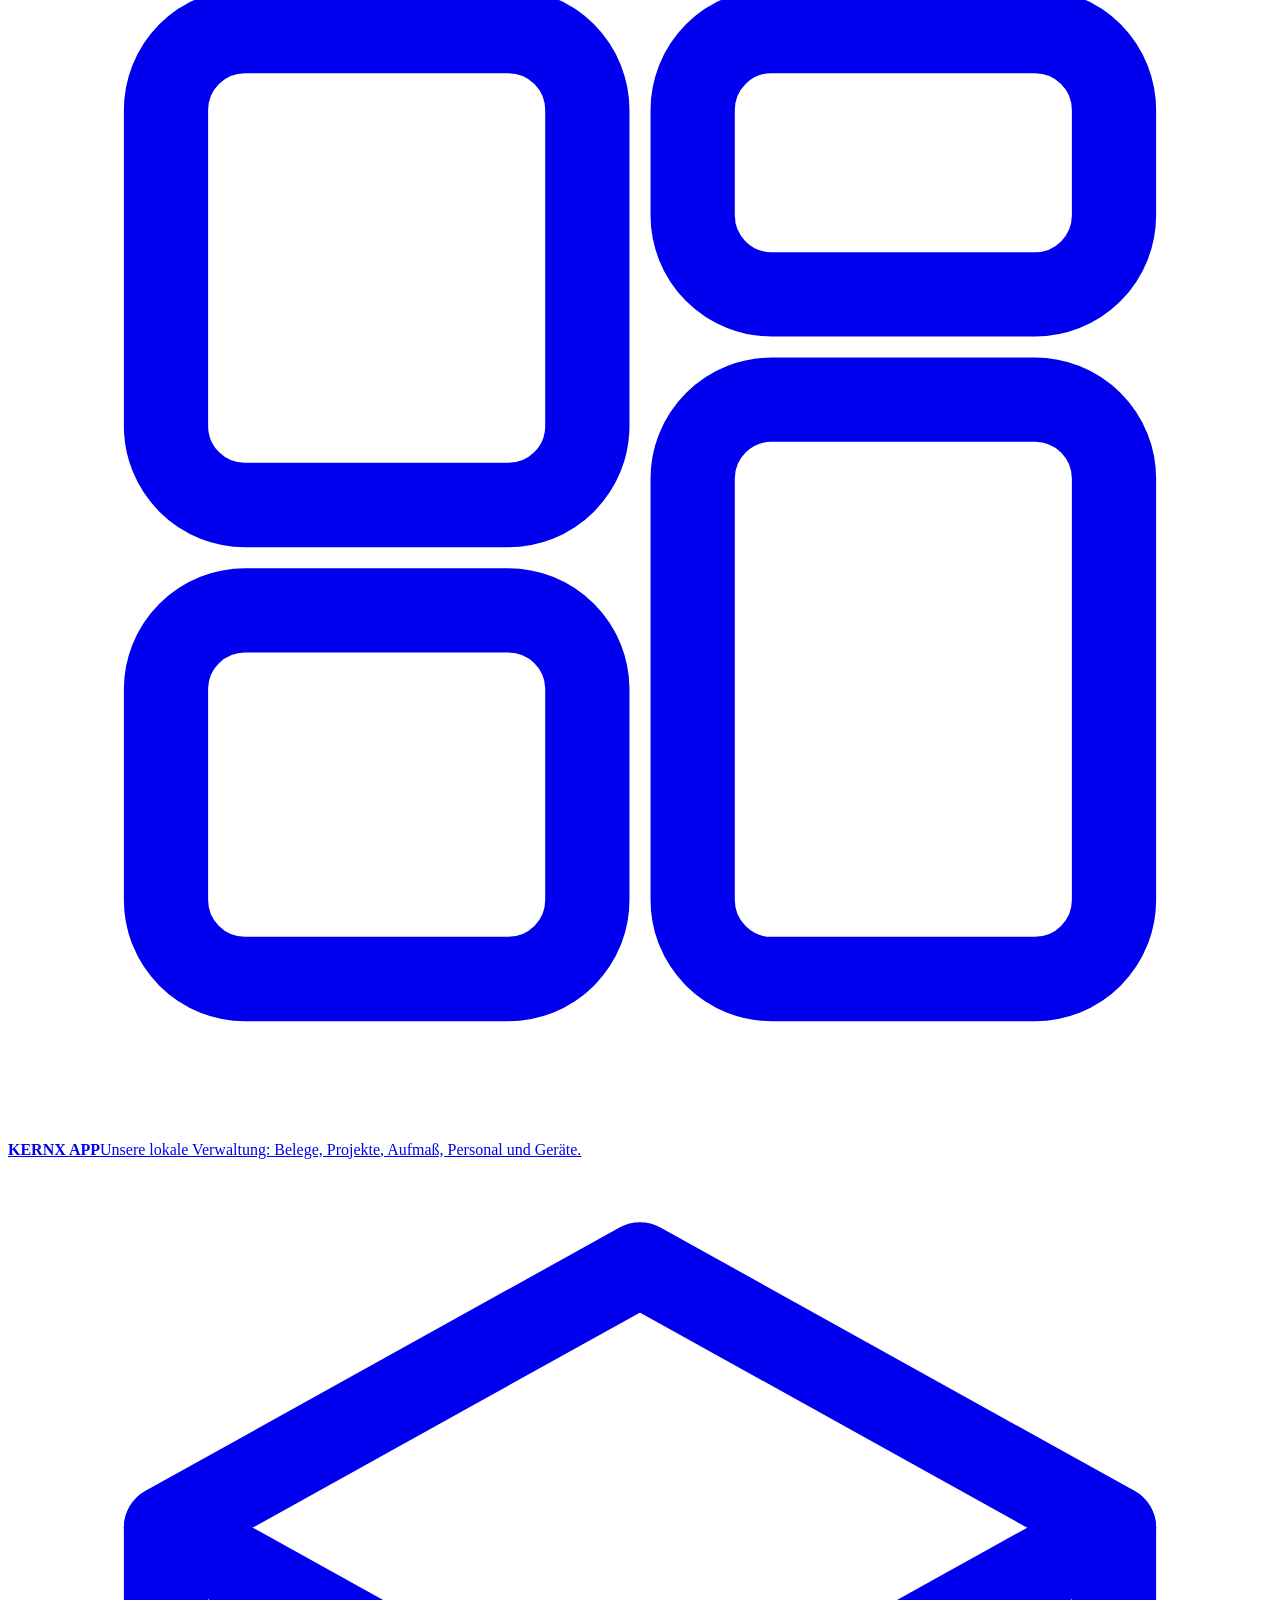
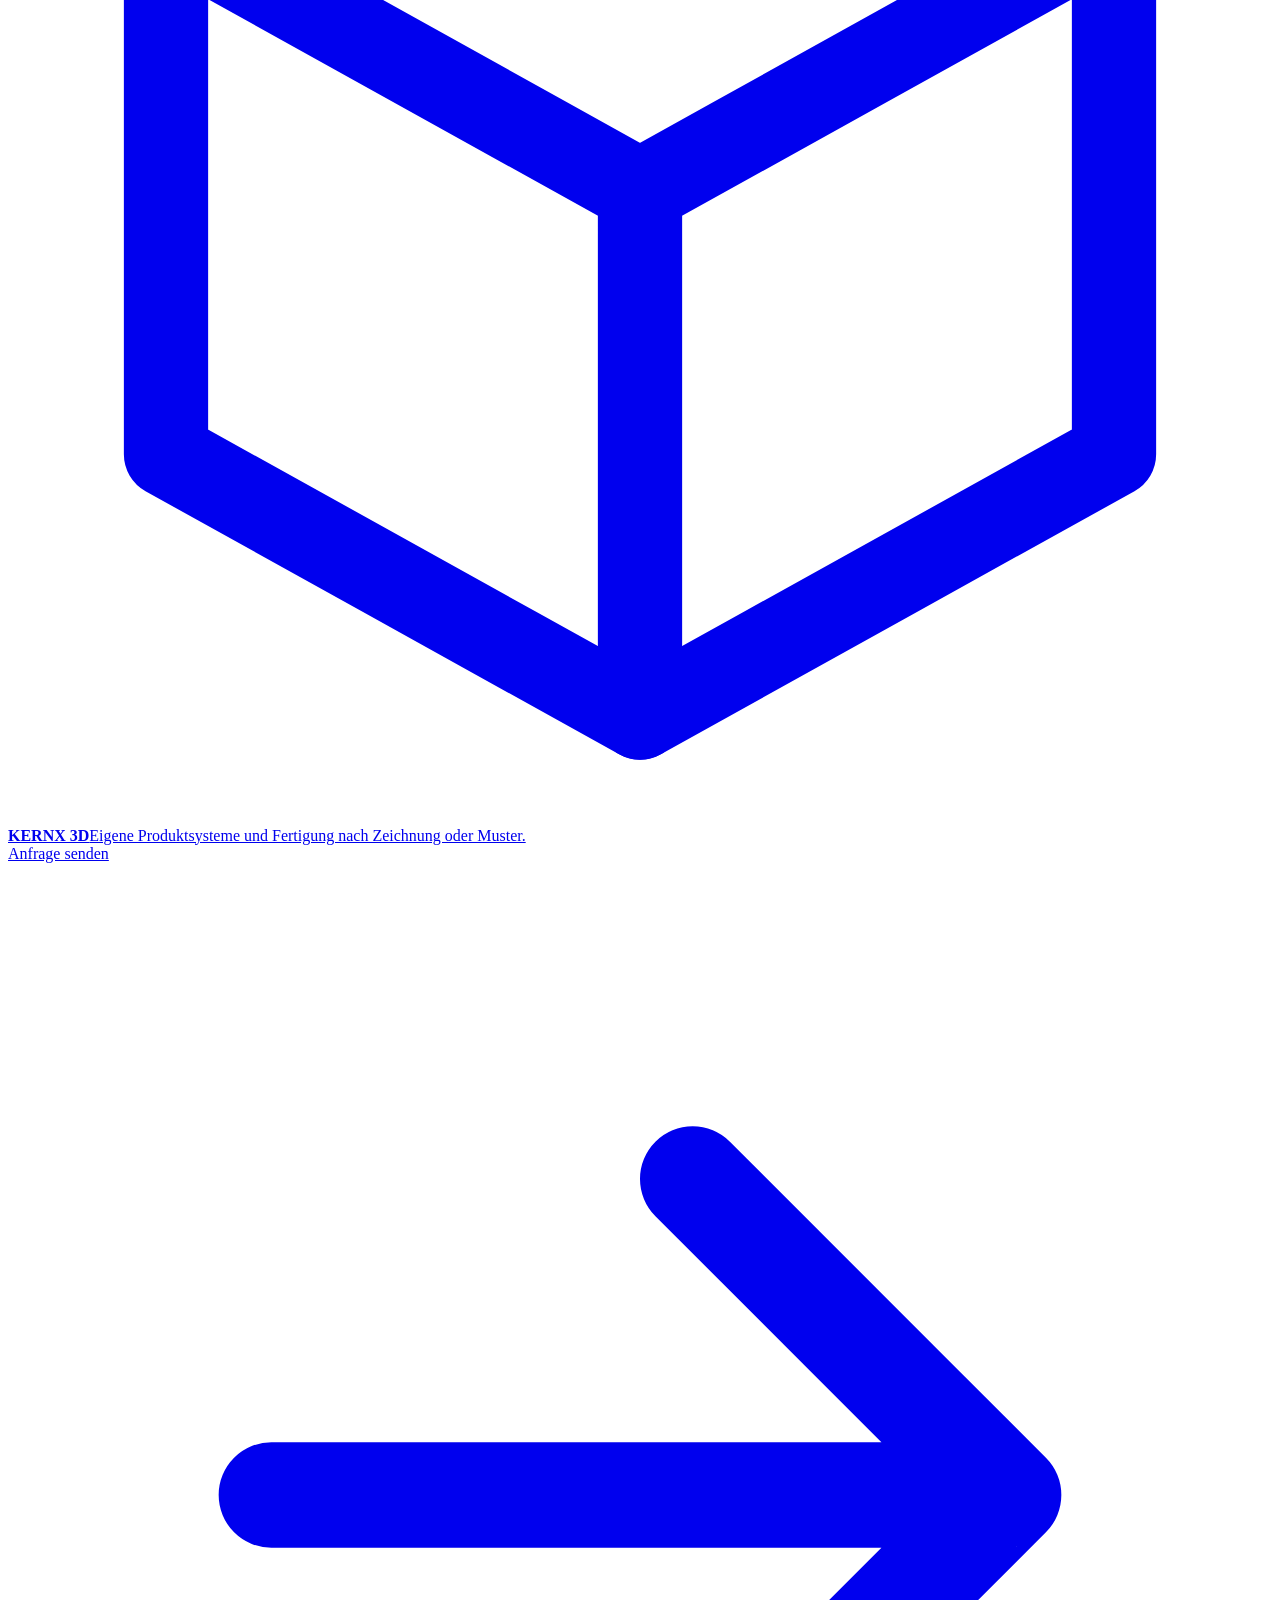
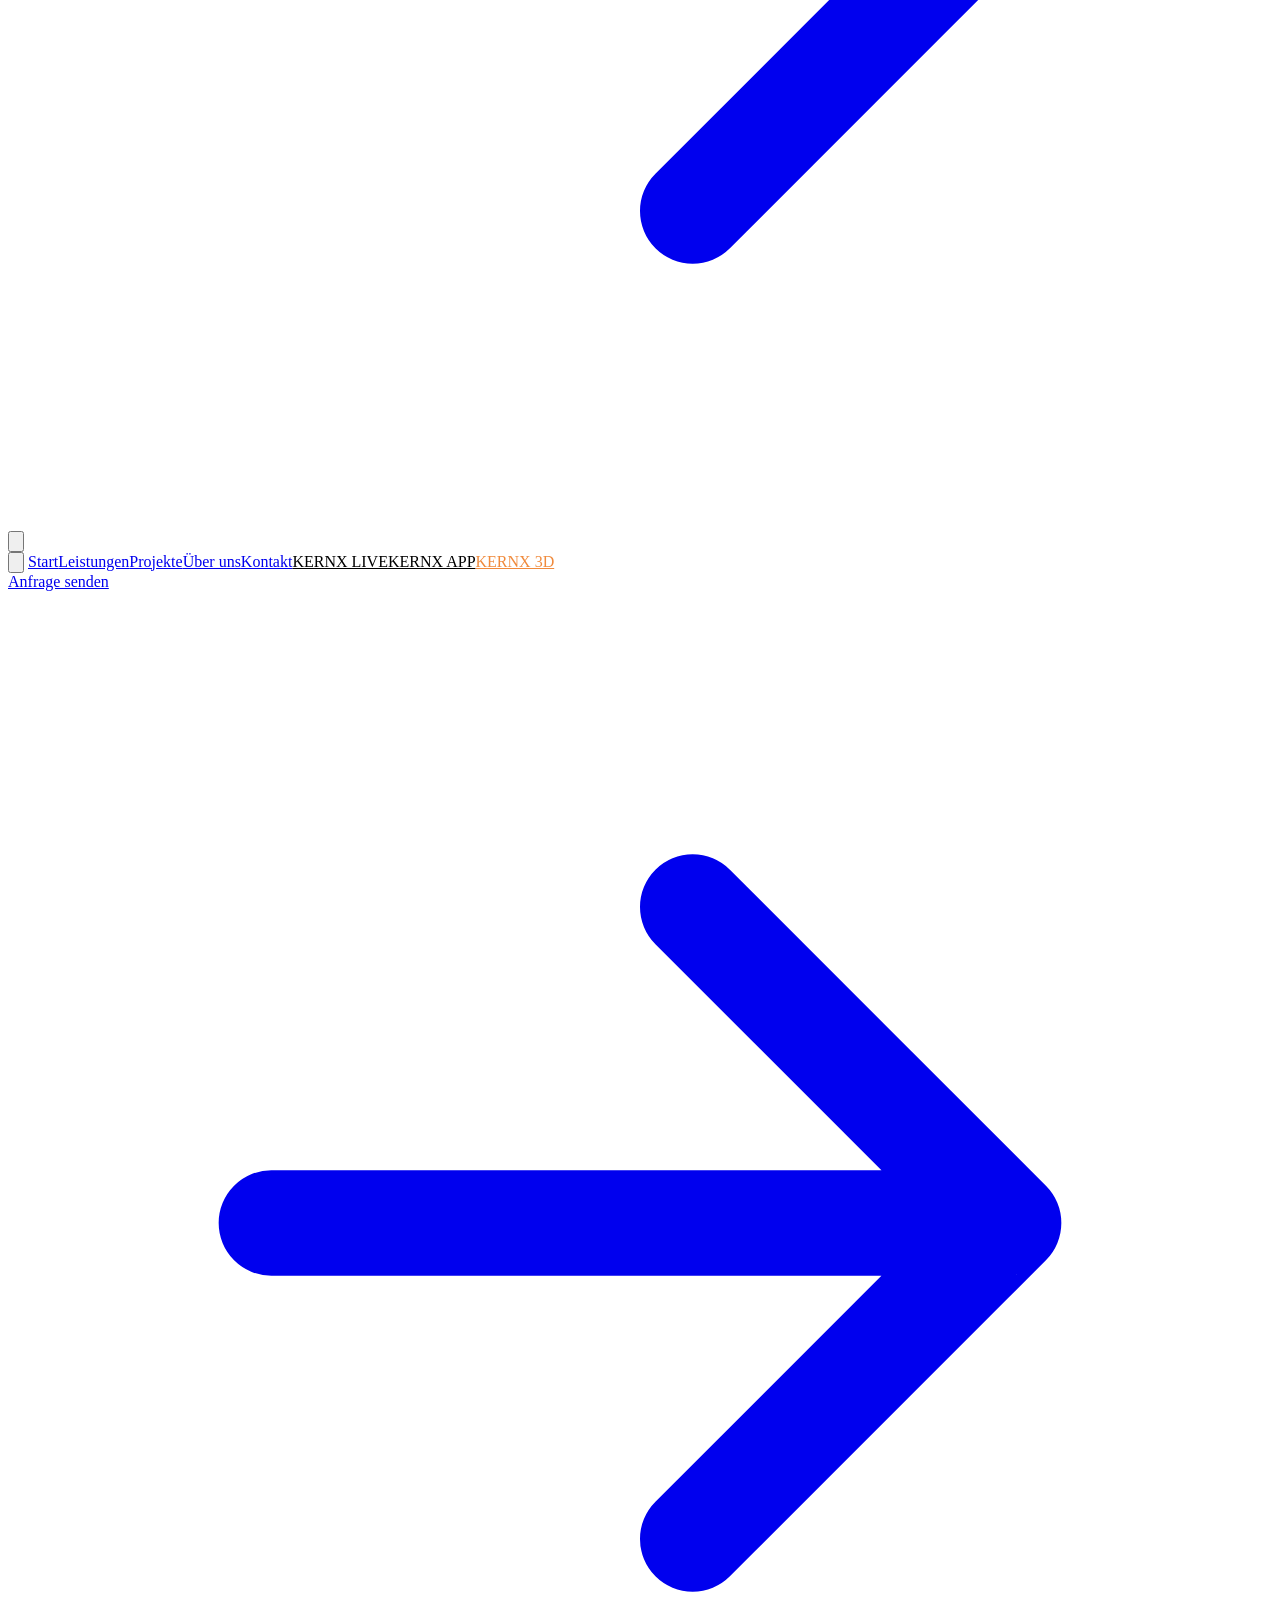
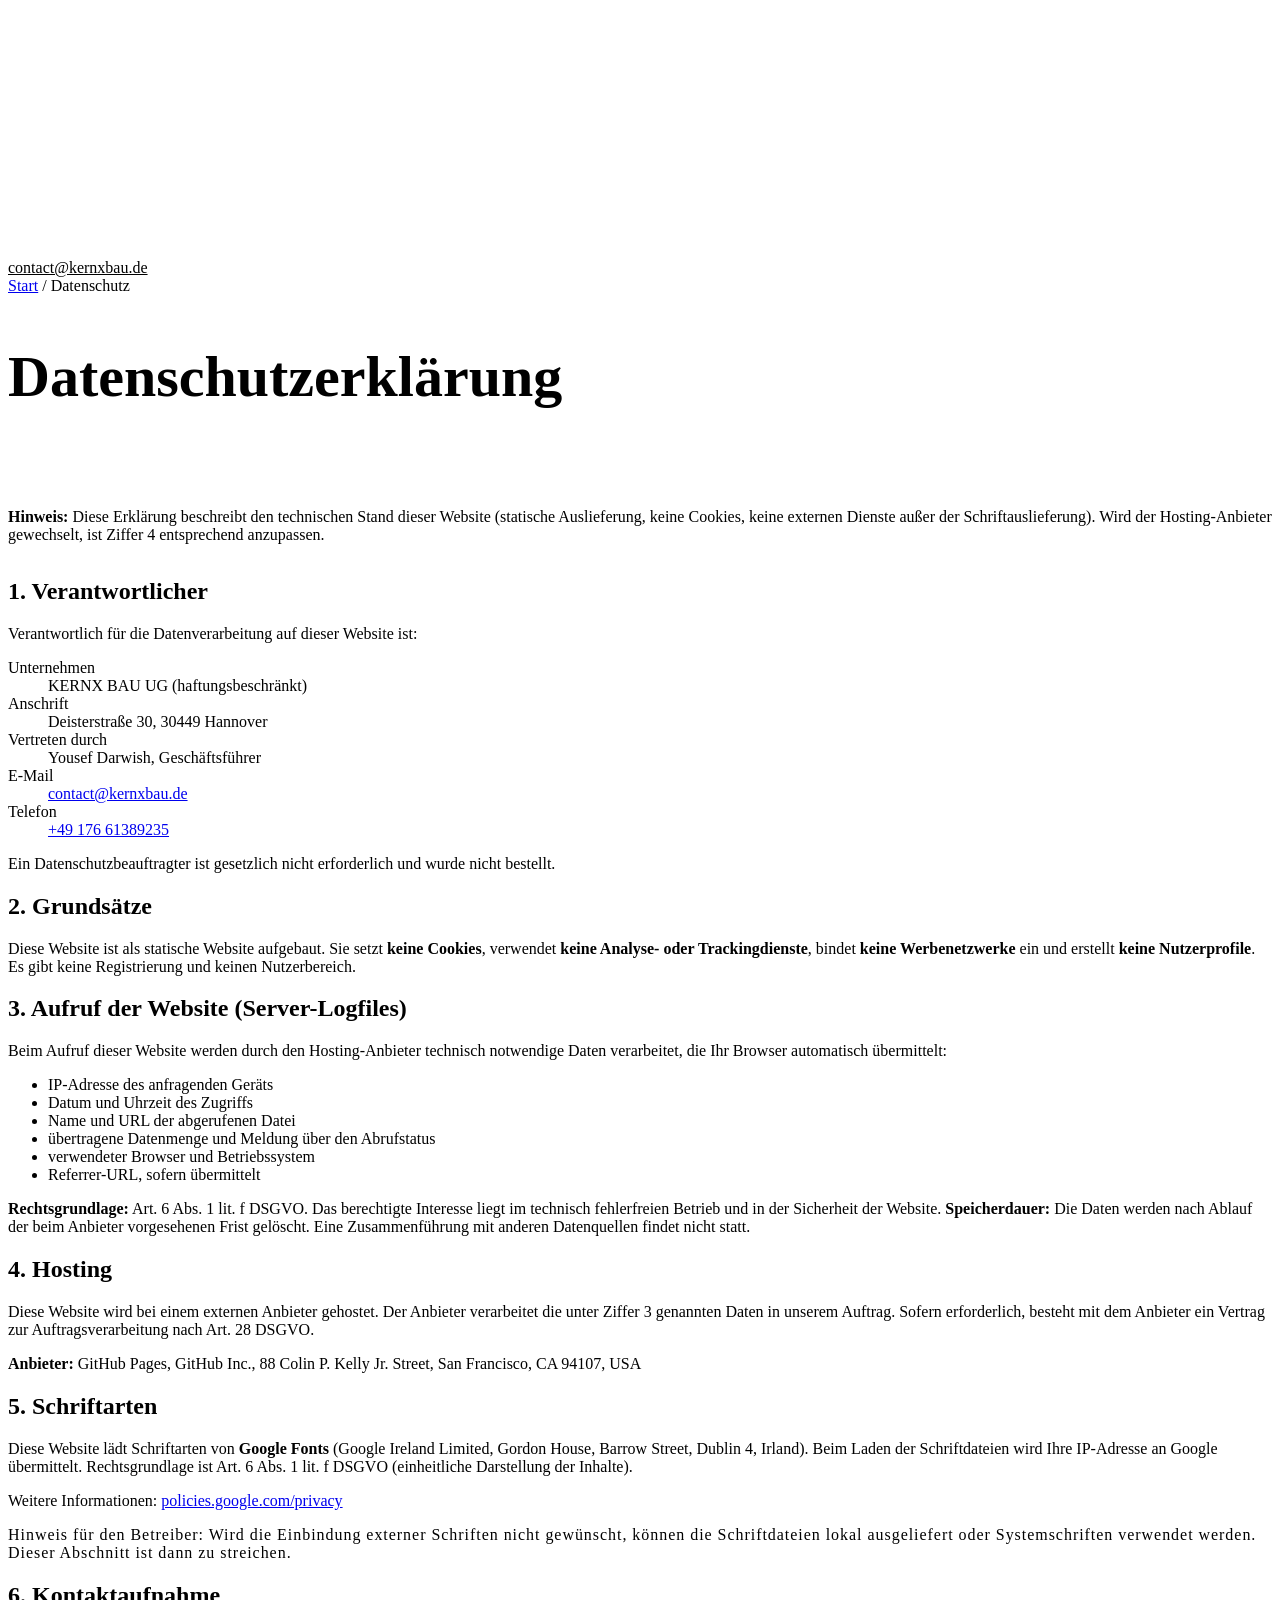
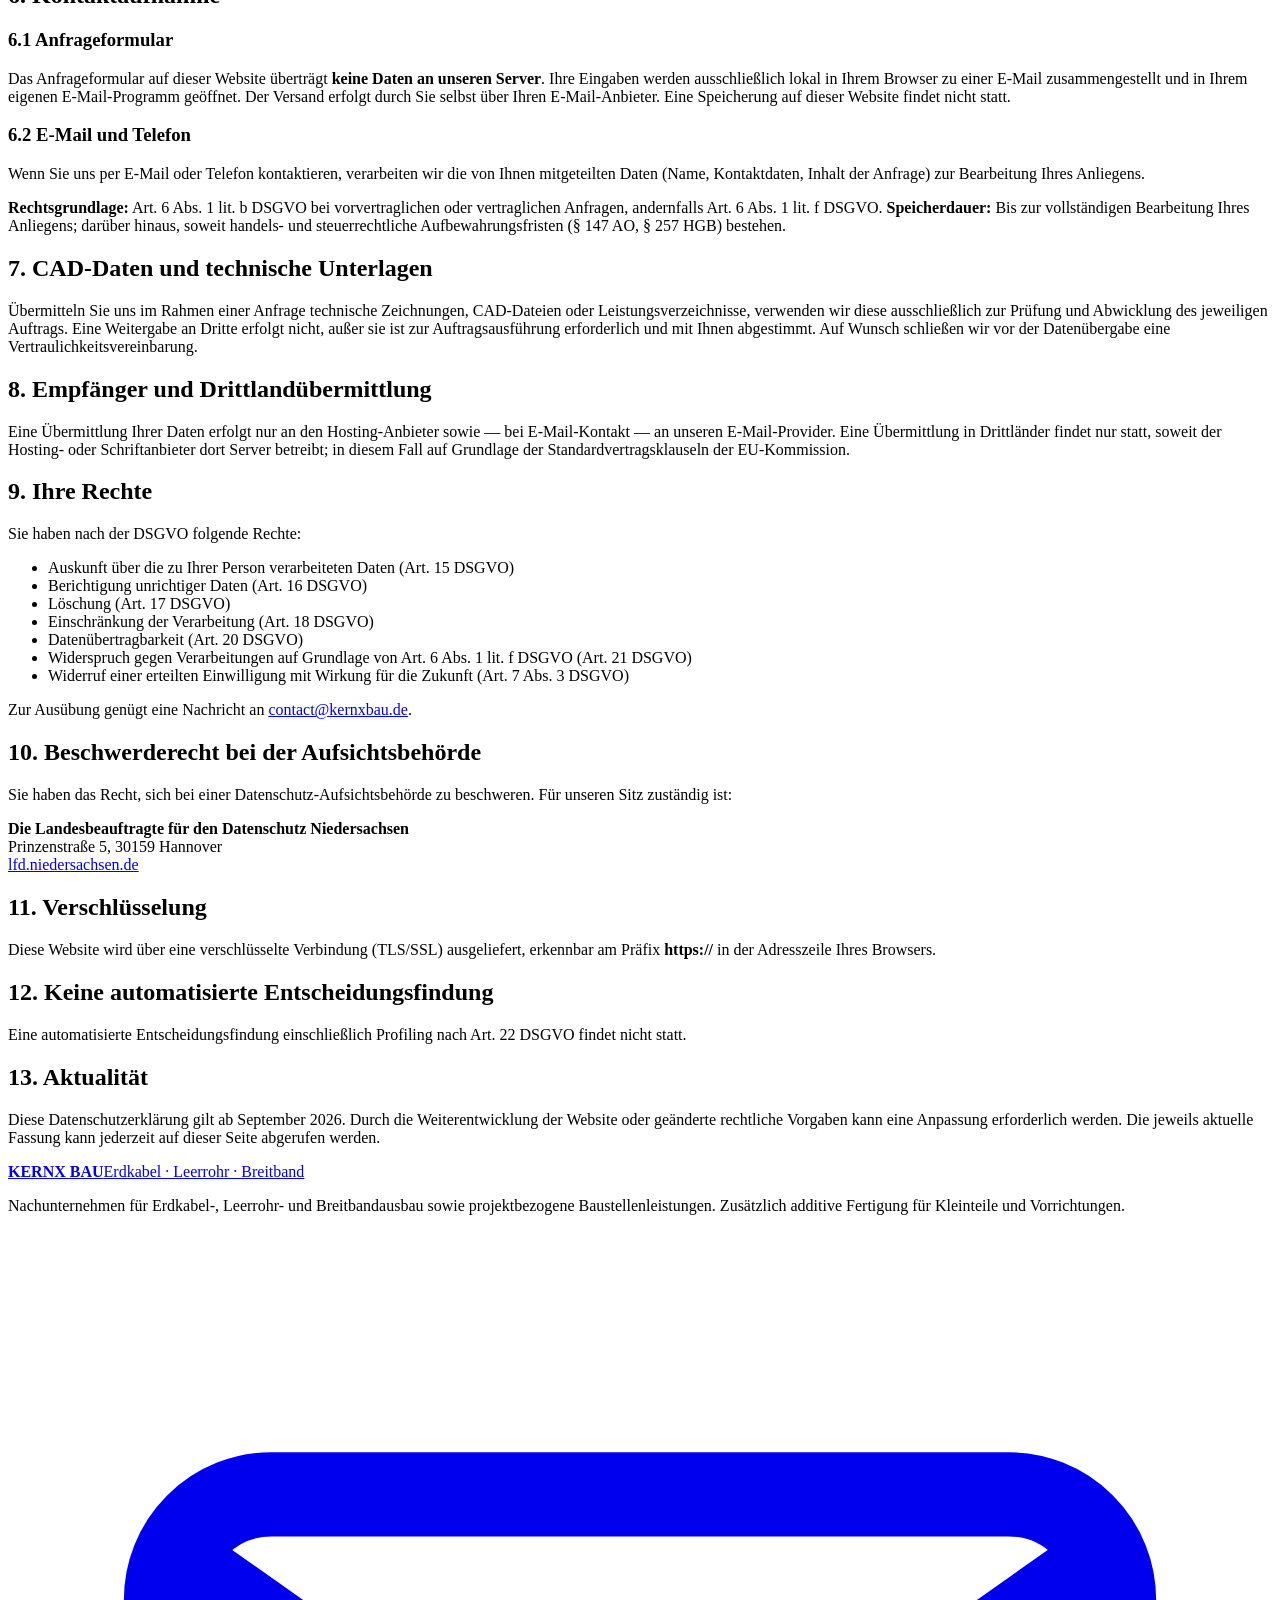
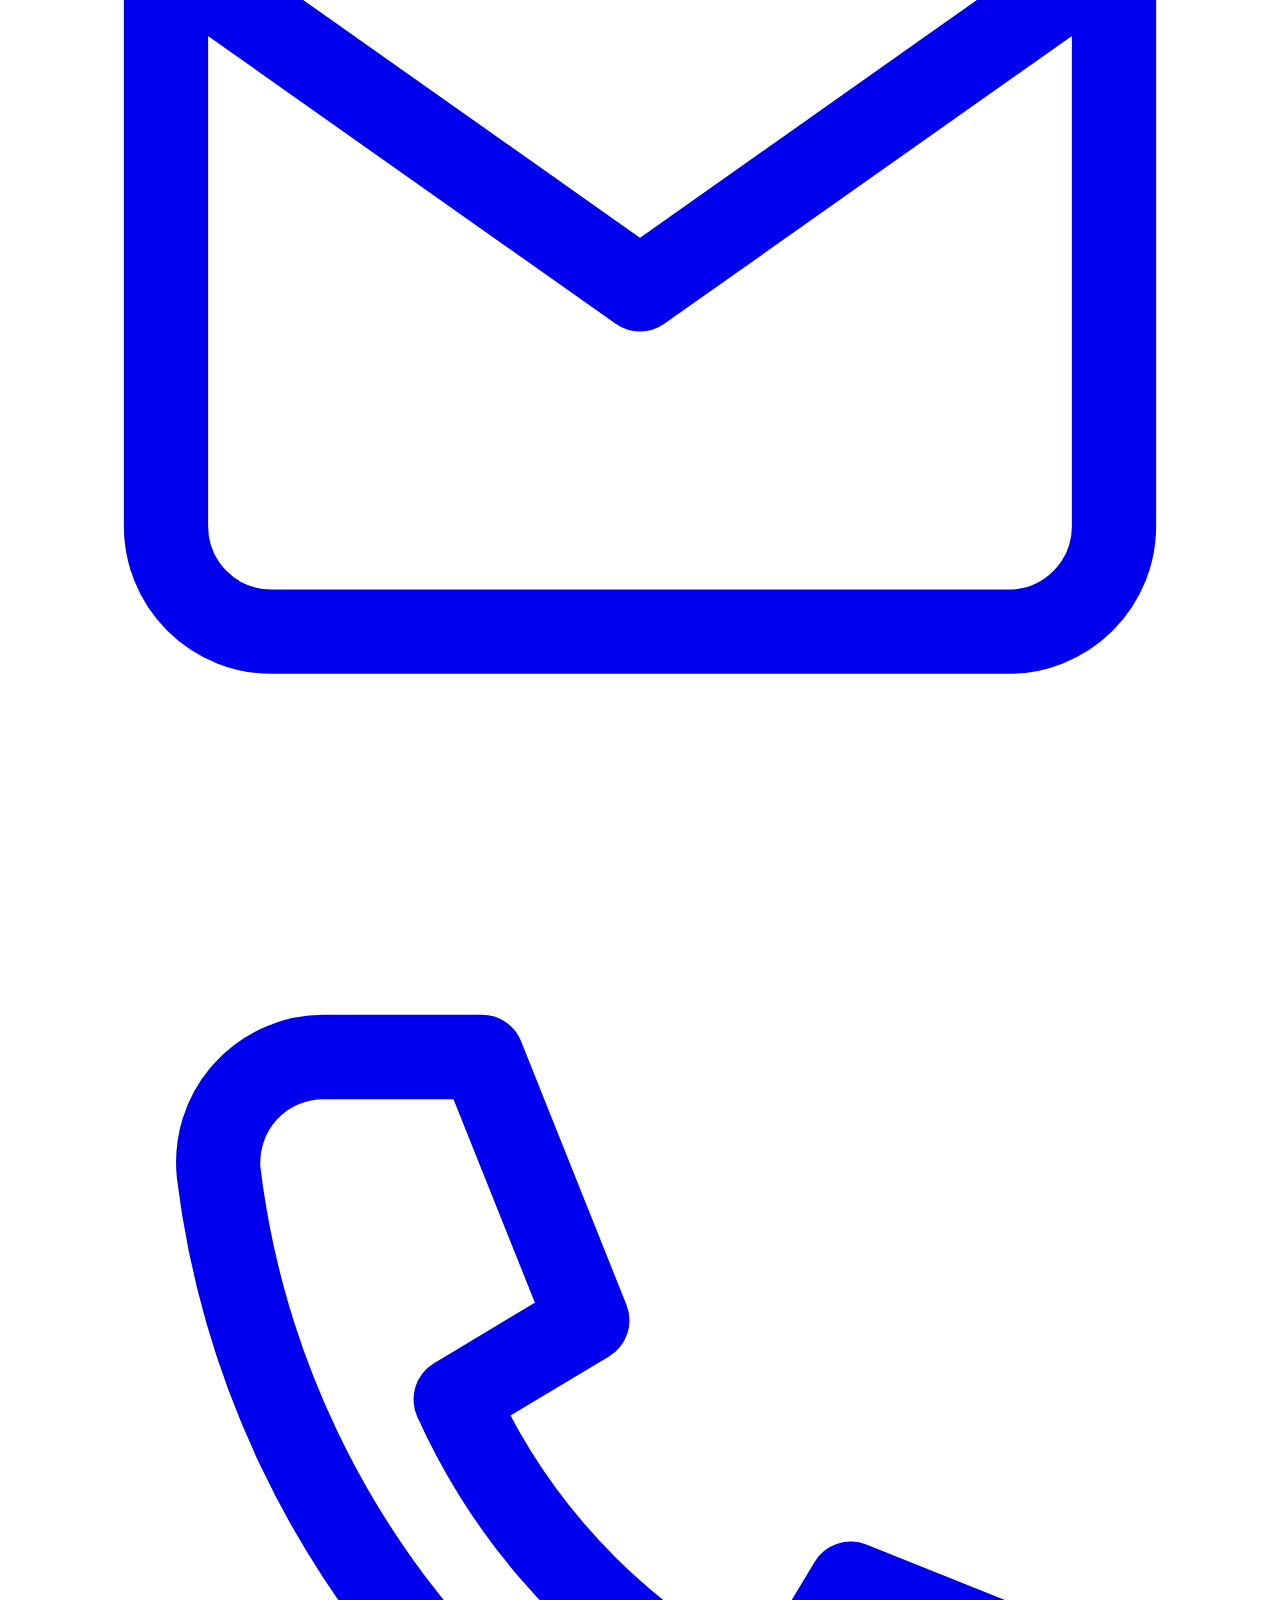
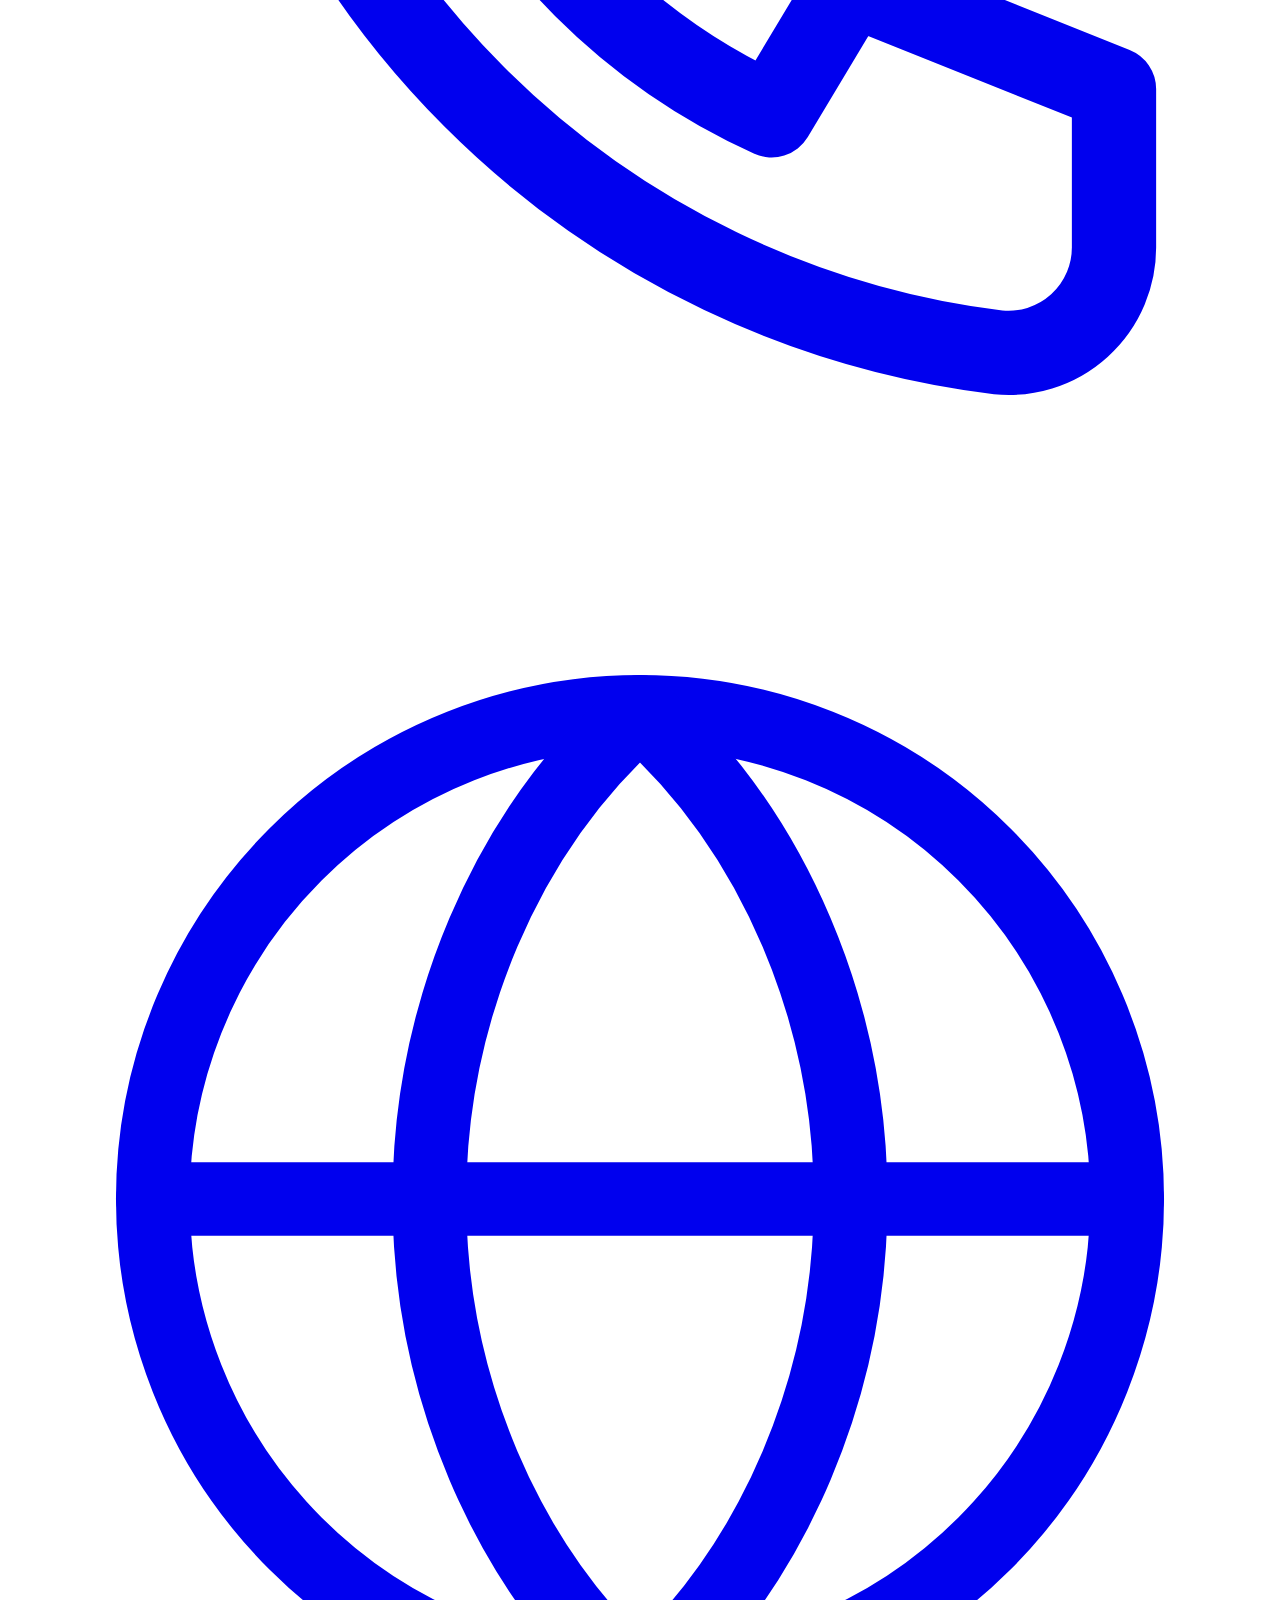
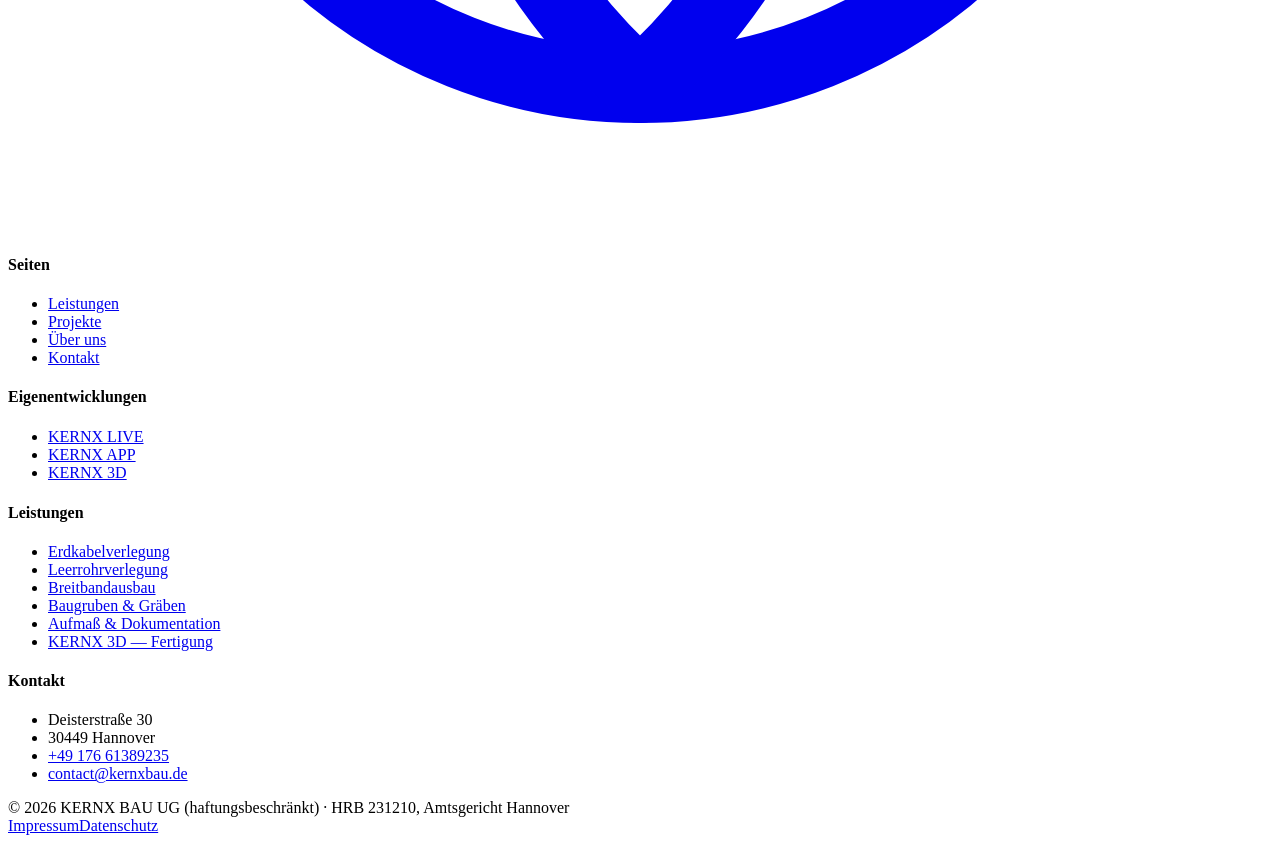
==== commit 8a1cc89c: "Upload new site files" ====
--- a/datenschutz.html
+++ b/datenschutz.html
@@ -1,88 +1,216 @@
-<!DOCTYPE html>
+<!doctype html>
 <html lang="de">
 <head>
-  <meta charset="utf-8"/>
-  <meta name="viewport" content="width=device-width, initial-scale=1"/>
-  <meta name="robots" content="index,follow"/>
-  <title>Datenschutz | KERNX BAU</title>
-  <meta name="description" content="Datenschutzerklärung der KERNX BAU UG (haftungsbeschränkt)."/>
-  <link rel="canonical" href="https://kernxbau.de/datenschutz.html"/>
-  <style>
-    :root{--green:#0D2818;--gold:#C8960C;--paper:#f7f7f2;--ink:#142019;--muted:#657068;--line:#dce2da}
-    *{box-sizing:border-box}html{scroll-behavior:smooth}body{margin:0;background:var(--paper);color:var(--ink);font-family:Inter,ui-sans-serif,system-ui,-apple-system,BlinkMacSystemFont,"Segoe UI",sans-serif;line-height:1.72;-webkit-font-smoothing:antialiased}a{color:var(--green);text-underline-offset:3px}.wrap{width:min(900px,calc(100% - 36px));margin-inline:auto}.top{border-bottom:1px solid var(--line);background:#fff}.top-inner{min-height:78px;display:flex;align-items:center;justify-content:space-between;gap:24px}.brand{font-weight:900;letter-spacing:.05em;color:var(--green);text-decoration:none}.back{font-size:.9rem;font-weight:750}.legal{padding:76px 0 100px}.eyebrow{color:var(--gold);font-weight:850;font-size:.75rem;letter-spacing:.14em;text-transform:uppercase}.legal h1{margin:.35rem 0 1rem;color:var(--green);font-size:clamp(2.6rem,7vw,5rem);line-height:1;letter-spacing:-.05em}.lead{color:var(--muted);max-width:740px}.card{margin-top:36px;background:#fff;border:1px solid var(--line);padding:clamp(24px,5vw,44px);border-radius:12px}.card h2{color:var(--green);font-size:1.25rem;margin:2.2rem 0 .55rem}.card h2:first-child{margin-top:0}.card h3{color:var(--green);font-size:1rem;margin:1.35rem 0 .3rem}.card p,.card ul{margin:.45rem 0}.card ul{padding-left:1.25rem}.status{display:inline-block;margin-top:18px;padding:7px 10px;border:1px solid var(--line);background:#fff;color:var(--muted);font-size:.78rem}.footer{border-top:1px solid var(--line);padding:25px 0;color:var(--muted);font-size:.82rem}.footer-inner{display:flex;justify-content:space-between;gap:18px;flex-wrap:wrap}@media(max-width:600px){.legal{padding-top:52px}.top-inner{min-height:68px}}
-  </style>
+<meta charset="utf-8">
+<meta name="viewport" content="width=device-width,initial-scale=1">
+<title>Datenschutzerklärung | KERNX BAU UG (haftungsbeschränkt)</title>
+<meta name="description" content="Datenschutzerklärung von KERNX BAU UG (haftungsbeschränkt), Hannover — Informationen zur Verarbeitung personenbezogener Daten nach DSGVO.">
+<meta name="robots" content="index,follow">
+<meta property="og:type" content="website">
+<meta property="og:site_name" content="KERNX BAU">
+<meta property="og:title" content="Datenschutzerklärung | KERNX BAU UG (haftungsbeschränkt)">
+<meta property="og:description" content="Datenschutzerklärung von KERNX BAU UG (haftungsbeschränkt), Hannover — Informationen zur Verarbeitung personenbezogener Daten nach DSGVO.">
+<meta property="og:image" content="https://kernxbau.de/assets/img/bau/36-hero-trasse-800.jpg">
+<meta property="og:locale" content="de_DE">
+<meta name="theme-color" content="#070B09">
+<link rel="icon" href="assets/img/marke/favicon.png">
+<link rel="preload" as="image" href="assets/img/bau/36-hero-trasse-800.webp">
+<link rel="apple-touch-icon" href="assets/img/marke/app-icon-192.png">
+<link rel="canonical" href="https://kernxbau.de/datenschutz.html">
+<link rel="preconnect" href="https://fonts.googleapis.com">
+<link rel="preconnect" href="https://fonts.gstatic.com" crossorigin>
+<link href="https://fonts.googleapis.com/css2?family=Space+Grotesk:wght@500;600;700&family=Inter:wght@400;500;600;700&display=swap" rel="stylesheet">
+<link rel="stylesheet" href="assets/css/main.css">
 </head>
 <body>
-  <header class="top">
-    <div class="wrap top-inner">
-      <a class="brand" href="index.html">KERNX BAU</a>
-      <a class="back" href="index.html">Zurück zur Website</a>
-    </div>
-  </header>
-  <main class="legal">
-    <div class="wrap">
-      <div class="eyebrow">Informationen nach Art. 13 DSGVO</div>
-      <h1>Datenschutzerklärung</h1>
-      <p class="lead">Diese Erklärung informiert darüber, welche personenbezogenen Daten beim Besuch dieser Website und bei einer Kontaktaufnahme verarbeitet werden.</p>
-      <span class="status">Stand: 16. August 2026</span>
-
-      <article class="card">
-        <h2>1. Verantwortlicher</h2>
-        <p><strong>KERNX BAU UG (haftungsbeschränkt)</strong><br/>Deisterstraße 30<br/>30449 Hannover<br/>Deutschland</p>
-        <p>Vertreten durch den Geschäftsführer Yousef Darwish</p>
-        <p>Telefon: <a href="tel:+4917661389235">+49 176 61389235</a><br/>E-Mail: <a href="mailto:contact@kernxbau.de">contact@kernxbau.de</a></p>
-
-        <h2>2. Aufruf der Website und Server-Protokolldaten</h2>
-        <p>Beim Aufruf der Website werden technisch erforderliche Daten durch den Webserver beziehungsweise den Hosting-Dienstleister verarbeitet. Dazu können insbesondere IP-Adresse, Datum und Uhrzeit des Abrufs, aufgerufene Datei oder Seite, übertragene Datenmenge, Browsertyp und Browserversion, Betriebssystem, Referrer-URL sowie der anfragende Provider gehören.</p>
-        <p>Die Verarbeitung ist erforderlich, um die Website auszuliefern, Stabilität und Sicherheit zu gewährleisten und technische Störungen oder missbräuchliche Zugriffe nachvollziehen zu können. Rechtsgrundlage ist Art. 6 Abs. 1 Buchst. f DSGVO. Unser berechtigtes Interesse liegt im sicheren und funktionsfähigen Betrieb unseres Internetauftritts.</p>
-        <p>Empfänger der Daten können die von uns eingesetzten Hosting- und IT-Dienstleister sein, soweit dies zur Bereitstellung, Wartung oder Absicherung der Website erforderlich ist. Die Protokolldaten werden gelöscht, sobald sie für diese Zwecke nicht mehr erforderlich sind, sofern keine längere Aufbewahrung zur Aufklärung eines konkreten Sicherheitsvorfalls oder aufgrund gesetzlicher Pflichten notwendig ist.</p>
-
-        <h2>3. Kontaktaufnahme per E-Mail oder Telefon</h2>
-        <p>Wenn Sie uns per E-Mail oder Telefon kontaktieren, verarbeiten wir die von Ihnen mitgeteilten Daten, insbesondere Name, Kontaktdaten, Unternehmenszugehörigkeit und Inhalt der Anfrage, um Ihr Anliegen zu bearbeiten und die weitere Kommunikation zu führen.</p>
-        <p>Dient die Kontaktaufnahme der Anbahnung oder Durchführung eines Vertrags, ist Rechtsgrundlage Art. 6 Abs. 1 Buchst. b DSGVO. In sonstigen Fällen erfolgt die Verarbeitung auf Grundlage von Art. 6 Abs. 1 Buchst. f DSGVO; unser berechtigtes Interesse liegt in der sachgerechten Bearbeitung geschäftlicher Anfragen. Soweit eine gesetzliche Aufbewahrungspflicht besteht, beruht die weitere Speicherung auf Art. 6 Abs. 1 Buchst. c DSGVO.</p>
-        <p>Die Daten werden gelöscht, wenn die Anfrage abschließend bearbeitet ist und keine vertraglichen oder gesetzlichen Aufbewahrungspflichten und keine berechtigten Gründe für eine weitere Speicherung, etwa zur Geltendmachung, Ausübung oder Verteidigung von Rechtsansprüchen, entgegenstehen.</p>
-
-        <h2>4. Projektanfrage auf dieser Website</h2>
-        <p>Das auf der Website dargestellte Formular übermittelt keine Daten an den Webserver von KERNX BAU. Beim Betätigen der Schaltfläche wird – sofern auf Ihrem Gerät eingerichtet – Ihr lokales E-Mail-Programm mit den von Ihnen eingegebenen Angaben geöffnet. Erst wenn Sie die E-Mail absenden, werden die Daten über Ihren E-Mail-Anbieter an uns übermittelt. Für die weitere Verarbeitung durch KERNX BAU gilt Abschnitt 3 dieser Erklärung.</p>
-        <p>Bitte übermitteln Sie über die Projektanfrage keine besonderen Kategorien personenbezogener Daten im Sinne von Art. 9 DSGVO und keine Daten, die für die Bearbeitung Ihrer Anfrage nicht erforderlich sind.</p>
-
-        <h2>5. Cookies, Analyse und externe Inhalte</h2>
-        <p>Nach dem derzeitigen technischen Stand dieser Website setzen wir keine Cookies, keine Reichweitenmessung, keine Analyse- oder Marketingdienste und keine eingebetteten Inhalte externer Plattformen ein. Die auf der Website verwendeten Systemschriften werden lokal auf Ihrem Endgerät dargestellt; es findet dadurch keine Verbindung zu einem externen Schriftanbieter statt.</p>
-        <p>Deshalb ist für die derzeitige Website kein Einwilligungsbanner erforderlich. Sollte die Website später um entsprechende Dienste ergänzt werden, wird diese Datenschutzerklärung vor deren Einsatz angepasst und – soweit rechtlich erforderlich – eine Einwilligung eingeholt.</p>
-
-        <h2>6. Empfänger und Weitergabe</h2>
-        <p>Personenbezogene Daten geben wir nur weiter, wenn dies für die genannten Zwecke erforderlich ist, eine gesetzliche Pflicht besteht oder eine andere Rechtsgrundlage dies erlaubt. Mögliche Empfängerkategorien sind Hosting- und IT-Dienstleister, E-Mail- und Telekommunikationsanbieter, von uns beauftragte berufliche Berater sowie Behörden oder Gerichte im gesetzlich vorgesehenen Umfang.</p>
-
-        <h2>7. Drittlandübermittlung</h2>
-        <p>Durch die in dieser Erklärung beschriebenen Funktionen der Website veranlassen wir keine gezielte Übermittlung personenbezogener Daten an Empfänger außerhalb der Europäischen Union oder des Europäischen Wirtschaftsraums. Sollte künftig ein Dienst eingesetzt werden, der eine solche Übermittlung beinhaltet, informieren wir vor dessen Einsatz über Empfänger, Rechtsgrundlage und geeignete Garantien.</p>
-
-        <h2>8. Ihre Rechte</h2>
-        <p>Soweit die gesetzlichen Voraussetzungen erfüllt sind, haben Sie insbesondere folgende Rechte:</p>
-        <ul>
-          <li>Auskunft nach Art. 15 DSGVO,</li>
-          <li>Berichtigung nach Art. 16 DSGVO,</li>
-          <li>Löschung nach Art. 17 DSGVO,</li>
-          <li>Einschränkung der Verarbeitung nach Art. 18 DSGVO,</li>
-          <li>Datenübertragbarkeit nach Art. 20 DSGVO,</li>
-          <li>Widerspruch gegen Verarbeitungen auf Grundlage von Art. 6 Abs. 1 Buchst. e oder f DSGVO nach Art. 21 DSGVO.</li>
-        </ul>
-        <p>Zur Ausübung Ihrer Rechte können Sie sich über die oben genannten Kontaktdaten an uns wenden.</p>
-
-        <h2>9. Beschwerderecht</h2>
-        <p>Sie haben gemäß Art. 77 DSGVO das Recht, sich bei einer Datenschutzaufsichtsbehörde zu beschweren. Sie können sich insbesondere an die für unseren Sitz zuständige Aufsichtsbehörde wenden:</p>
-        <p><strong>Die Landesbeauftragte für den Datenschutz Niedersachsen</strong><br/>Prinzenstraße 5<br/>30159 Hannover<br/><a href="https://www.lfd.niedersachsen.de/" rel="noopener noreferrer">www.lfd.niedersachsen.de</a></p>
-
-        <h2>10. Pflicht zur Bereitstellung und automatisierte Entscheidungen</h2>
-        <p>Beim reinen Besuch der Website besteht keine vertragliche oder gesetzliche Pflicht, uns personenbezogene Daten bereitzustellen. Ohne die technisch erforderlichen Zugriffsdaten kann die Website jedoch nicht ausgeliefert werden. Angaben im Rahmen einer Kontaktaufnahme sind freiwillig; ohne die für die Bearbeitung notwendigen Angaben können wir Ihr Anliegen gegebenenfalls nicht beantworten.</p>
-        <p>Eine automatisierte Entscheidungsfindung einschließlich Profiling im Sinne von Art. 22 DSGVO findet nicht statt.</p>
-
-        <h2>11. Aktualisierung dieser Erklärung</h2>
-        <p>Wir passen diese Datenschutzerklärung an, wenn sich die Website, eingesetzte Dienstleister oder die rechtlichen Anforderungen ändern. Maßgeblich ist die jeweils auf dieser Website veröffentlichte Fassung.</p>
-      </article>
-    </div>
-  </main>
-  <footer class="footer">
-    <div class="wrap footer-inner"><span>© 2026 KERNX BAU UG (haftungsbeschränkt)</span><a href="impressum.html">Impressum</a></div>
-  </footer>
+<div id="prog"></div>
+
+<header class="hd" id="hd">
+  <a class="brand" href="index.html" aria-label="KERNX BAU — Startseite">
+    <span class="brand__t"><b>KERNX BAU</b><span>Erdkabel · Leerrohr · Breitband</span></span>
+  </a>
+  <nav class="nav" aria-label="Hauptnavigation"><a href="index.html" class="">Start</a><a href="leistungen.html" class="">Leistungen</a><a href="projekte.html" class="">Projekte</a><a href="ueber-uns.html" class="">Über uns</a><a href="kontakt.html" class="">Kontakt</a><div class="nav__dd"><button type="button" aria-haspopup="true">Eigenentwicklungen<svg viewBox="0 0 24 24" fill="none" stroke="currentColor" stroke-width="2" stroke-linecap="round" stroke-linejoin="round" aria-hidden="true"><path d="m6 9 6 6 6-6"/></svg></button><div class="nav__dd__m"><a href="kernx-live.html" class="cy"><i><svg viewBox="0 0 24 24" fill="none" stroke="currentColor" stroke-width="1.6" stroke-linecap="round" stroke-linejoin="round" aria-hidden="true"><path d="M12 2a9 9 0 0 1 9 9c0 6-9 11-9 11S3 17 3 11a9 9 0 0 1 9-9Z"/><circle cx="12" cy="11" r="3"/></svg></i><span><b>KERNX LIVE</b><span>Baustellendokumentation in Echtzeit — Foto, Ort und Freigabe in einem Schritt.</span></span></a><a href="kernx-app.html" class="au"><i><svg viewBox="0 0 24 24" fill="none" stroke="currentColor" stroke-width="1.6" stroke-linecap="round" stroke-linejoin="round" aria-hidden="true"><rect x="3" y="3" width="8" height="9" rx="1.5"/><rect x="13" y="3" width="8" height="5" rx="1.5"/><rect x="13" y="10" width="8" height="11" rx="1.5"/><rect x="3" y="14" width="8" height="7" rx="1.5"/></svg></i><span><b>KERNX APP</b><span>Unsere lokale Verwaltung: Belege, Projekte, Aufmaß, Personal und Geräte.</span></span></a><a href="kernx-3d.html" class="or"><i><svg viewBox="0 0 24 24" fill="none" stroke="currentColor" stroke-width="1.6" stroke-linecap="round" stroke-linejoin="round" aria-hidden="true"><path d="M12 2 3 7v10l9 5 9-5V7l-9-5Z"/><path d="m3 7 9 5 9-5M12 12v10"/></svg></i><span><b>KERNX 3D</b><span>Eigene Produktsysteme und Fertigung nach Zeichnung oder Muster.</span></span></a></div></div></nav>
+  <div class="hd__r">
+    <a class="btn btn--p btn--sm" href="kontakt.html">Anfrage senden<svg viewBox="0 0 24 24" fill="none" stroke="currentColor" stroke-width="2" stroke-linecap="round" stroke-linejoin="round" aria-hidden="true"><path d="M5 12h14M13 6l6 6-6 6"/></svg></a>
+    <button class="burger" data-menu-open aria-label="Menü öffnen"><svg viewBox="0 0 24 24" fill="none" stroke="currentColor" stroke-width="2" stroke-linecap="round" stroke-linejoin="round" aria-hidden="true"><path d="M4 6h16M4 12h16M4 18h16"/></svg></button>
+  </div>
+</header>
+
+<div class="mob" id="mob" role="dialog" aria-modal="true" aria-label="Navigation">
+  <button class="mob__x" data-menu-close aria-label="Menü schließen"><svg viewBox="0 0 24 24" fill="none" stroke="currentColor" stroke-width="2" stroke-linecap="round" stroke-linejoin="round" aria-hidden="true"><path d="M5 5l14 14M19 5 5 19"/></svg></button>
+  <a href="index.html">Start</a><a href="leistungen.html">Leistungen</a><a href="projekte.html">Projekte</a><a href="ueber-uns.html">Über uns</a><a href="kontakt.html">Kontakt</a><a href="kernx-live.html" style="color:var(--cy)">KERNX LIVE</a><a href="kernx-app.html" style="color:var(--au)">KERNX APP</a><a href="kernx-3d.html" style="color:#F08A3C">KERNX 3D</a>
+  <div class="mob__f">
+    <a class="btn btn--p" href="kontakt.html" style="font:600 16px var(--b);border-bottom:0">Anfrage senden<svg viewBox="0 0 24 24" fill="none" stroke="currentColor" stroke-width="2" stroke-linecap="round" stroke-linejoin="round" aria-hidden="true"><path d="M5 12h14M13 6l6 6-6 6"/></svg></a>
+    <a href="mailto:contact@kernxbau.de" style="font:400 15px var(--b);border-bottom:0;color:var(--mu)">contact@kernxbau.de</a>
+  </div>
+</div>
+
+<main>
+<section class="phero" style="padding-bottom:clamp(30px,4vw,50px)">
+  <div class="wrap">
+    <div class="crumb"><a href="index.html">Start</a> <span>/</span> <span>Datenschutz</span></div>
+    <h1 style="font-size:clamp(30px,4.6vw,58px)">Datenschutz&shy;erklärung</h1>
+  </div>
+</section>
+
+<section style="padding-top:0"><div class="wrap"><div class="legal">
+ <div class="note" style="margin-bottom:34px">
+   <b>Hinweis:</b> Diese Erklärung beschreibt den technischen Stand dieser Website
+   (statische Auslieferung, keine Cookies, keine externen Dienste außer der Schriftauslieferung).
+   Wird der Hosting-Anbieter gewechselt, ist Ziffer 4 entsprechend anzupassen.
+ </div>
+
+ <h2 style="margin-top:0">1. Verantwortlicher</h2>
+ <p>Verantwortlich für die Datenverarbeitung auf dieser Website ist:</p>
+ <dl>
+   <dt>Unternehmen</dt><dd>KERNX BAU UG (haftungsbeschränkt)</dd>
+   <dt>Anschrift</dt><dd>Deisterstraße 30, 30449 Hannover</dd>
+   <dt>Vertreten durch</dt><dd>Yousef Darwish, Geschäftsführer</dd>
+   <dt>E-Mail</dt><dd><a href="mailto:contact@kernxbau.de">contact@kernxbau.de</a></dd>
+   <dt>Telefon</dt><dd><a href="tel:+4917661389235">+49 176 61389235</a></dd>
+ </dl>
+ <p>Ein Datenschutzbeauftragter ist gesetzlich nicht erforderlich und wurde nicht bestellt.</p>
+
+ <h2>2. Grundsätze</h2>
+ <p>Diese Website ist als statische Website aufgebaut. Sie setzt <strong>keine Cookies</strong>,
+    verwendet <strong>keine Analyse- oder Trackingdienste</strong>, bindet <strong>keine Werbenetzwerke</strong>
+    ein und erstellt <strong>keine Nutzerprofile</strong>. Es gibt keine Registrierung und keinen Nutzerbereich.</p>
+
+ <h2>3. Aufruf der Website (Server-Logfiles)</h2>
+ <p>Beim Aufruf dieser Website werden durch den Hosting-Anbieter technisch notwendige Daten
+    verarbeitet, die Ihr Browser automatisch übermittelt:</p>
+ <ul>
+   <li>IP-Adresse des anfragenden Geräts</li>
+   <li>Datum und Uhrzeit des Zugriffs</li>
+   <li>Name und URL der abgerufenen Datei</li>
+   <li>übertragene Datenmenge und Meldung über den Abrufstatus</li>
+   <li>verwendeter Browser und Betriebssystem</li>
+   <li>Referrer-URL, sofern übermittelt</li>
+ </ul>
+ <p><strong>Rechtsgrundlage:</strong> Art. 6 Abs. 1 lit. f DSGVO. Das berechtigte Interesse liegt
+    im technisch fehlerfreien Betrieb und in der Sicherheit der Website.
+    <strong>Speicherdauer:</strong> Die Daten werden nach Ablauf der beim Anbieter vorgesehenen Frist
+    gelöscht. Eine Zusammenführung mit anderen Datenquellen findet nicht statt.</p>
+
+ <h2>4. Hosting</h2>
+ <p>Diese Website wird bei einem externen Anbieter gehostet. Der Anbieter verarbeitet die unter
+    Ziffer 3 genannten Daten in unserem Auftrag. Sofern erforderlich, besteht mit dem Anbieter ein
+    Vertrag zur Auftragsverarbeitung nach Art. 28 DSGVO.</p>
+ <p><strong>Anbieter:</strong> GitHub Pages, GitHub Inc., 88 Colin P. Kelly Jr. Street, San Francisco, CA 94107, USA</p>
+
+ <h2>5. Schriftarten</h2>
+ <p>Diese Website lädt Schriftarten von <strong>Google Fonts</strong> (Google Ireland Limited,
+    Gordon House, Barrow Street, Dublin 4, Irland). Beim Laden der Schriftdateien wird Ihre
+    IP-Adresse an Google übermittelt. Rechtsgrundlage ist Art. 6 Abs. 1 lit. f DSGVO
+    (einheitliche Darstellung der Inhalte).</p>
+ <p>Weitere Informationen: <a href="https://policies.google.com/privacy" target="_blank" rel="noopener">policies.google.com/privacy</a></p>
+ <p class="mono" style="letter-spacing:.06em;text-transform:none">
+   Hinweis für den Betreiber: Wird die Einbindung externer Schriften nicht gewünscht, können die
+   Schriftdateien lokal ausgeliefert oder Systemschriften verwendet werden. Dieser Abschnitt ist dann zu streichen.</p>
+
+ <h2>6. Kontaktaufnahme</h2>
+ <h3>6.1 Anfrageformular</h3>
+ <p>Das Anfrageformular auf dieser Website überträgt <strong>keine Daten an unseren Server</strong>.
+    Ihre Eingaben werden ausschließlich lokal in Ihrem Browser zu einer E-Mail zusammengestellt und
+    in Ihrem eigenen E-Mail-Programm geöffnet. Der Versand erfolgt durch Sie selbst über Ihren
+    E-Mail-Anbieter. Eine Speicherung auf dieser Website findet nicht statt.</p>
+ <h3>6.2 E-Mail und Telefon</h3>
+ <p>Wenn Sie uns per E-Mail oder Telefon kontaktieren, verarbeiten wir die von Ihnen mitgeteilten
+    Daten (Name, Kontaktdaten, Inhalt der Anfrage) zur Bearbeitung Ihres Anliegens.</p>
+ <p><strong>Rechtsgrundlage:</strong> Art. 6 Abs. 1 lit. b DSGVO bei vorvertraglichen oder
+    vertraglichen Anfragen, andernfalls Art. 6 Abs. 1 lit. f DSGVO.
+    <strong>Speicherdauer:</strong> Bis zur vollständigen Bearbeitung Ihres Anliegens; darüber hinaus,
+    soweit handels- und steuerrechtliche Aufbewahrungsfristen (§ 147 AO, § 257 HGB) bestehen.</p>
+
+ <h2>7. CAD-Daten und technische Unterlagen</h2>
+ <p>Übermitteln Sie uns im Rahmen einer Anfrage technische Zeichnungen, CAD-Dateien oder
+    Leistungsverzeichnisse, verwenden wir diese ausschließlich zur Prüfung und Abwicklung des
+    jeweiligen Auftrags. Eine Weitergabe an Dritte erfolgt nicht, außer sie ist zur
+    Auftragsausführung erforderlich und mit Ihnen abgestimmt. Auf Wunsch schließen wir vor der
+    Datenübergabe eine Vertraulichkeitsvereinbarung.</p>
+
+ <h2>8. Empfänger und Drittlandübermittlung</h2>
+ <p>Eine Übermittlung Ihrer Daten erfolgt nur an den Hosting-Anbieter sowie — bei E-Mail-Kontakt —
+    an unseren E-Mail-Provider. Eine Übermittlung in Drittländer findet nur statt, soweit der
+    Hosting- oder Schriftanbieter dort Server betreibt; in diesem Fall auf Grundlage der
+    Standardvertragsklauseln der EU-Kommission.</p>
+
+ <h2>9. Ihre Rechte</h2>
+ <p>Sie haben nach der DSGVO folgende Rechte:</p>
+ <ul>
+   <li>Auskunft über die zu Ihrer Person verarbeiteten Daten (Art. 15 DSGVO)</li>
+   <li>Berichtigung unrichtiger Daten (Art. 16 DSGVO)</li>
+   <li>Löschung (Art. 17 DSGVO)</li>
+   <li>Einschränkung der Verarbeitung (Art. 18 DSGVO)</li>
+   <li>Datenübertragbarkeit (Art. 20 DSGVO)</li>
+   <li>Widerspruch gegen Verarbeitungen auf Grundlage von Art. 6 Abs. 1 lit. f DSGVO (Art. 21 DSGVO)</li>
+   <li>Widerruf einer erteilten Einwilligung mit Wirkung für die Zukunft (Art. 7 Abs. 3 DSGVO)</li>
+ </ul>
+ <p>Zur Ausübung genügt eine Nachricht an <a href="mailto:contact@kernxbau.de">contact@kernxbau.de</a>.</p>
+
+ <h2>10. Beschwerderecht bei der Aufsichtsbehörde</h2>
+ <p>Sie haben das Recht, sich bei einer Datenschutz-Aufsichtsbehörde zu beschweren. Für unseren Sitz
+    zuständig ist:</p>
+ <p><strong>Die Landesbeauftragte für den Datenschutz Niedersachsen</strong><br>
+    Prinzenstraße 5, 30159 Hannover<br>
+    <a href="https://www.lfd.niedersachsen.de" target="_blank" rel="noopener">lfd.niedersachsen.de</a></p>
+
+ <h2>11. Verschlüsselung</h2>
+ <p>Diese Website wird über eine verschlüsselte Verbindung (TLS/SSL) ausgeliefert, erkennbar am
+    Präfix <strong>https://</strong> in der Adresszeile Ihres Browsers.</p>
+
+ <h2>12. Keine automatisierte Entscheidungsfindung</h2>
+ <p>Eine automatisierte Entscheidungsfindung einschließlich Profiling nach Art. 22 DSGVO findet nicht statt.</p>
+
+ <h2>13. Aktualität</h2>
+ <p>Diese Datenschutzerklärung gilt ab September 2026. Durch die Weiterentwicklung der Website oder
+    geänderte rechtliche Vorgaben kann eine Anpassung erforderlich werden. Die jeweils aktuelle
+    Fassung kann jederzeit auf dieser Seite abgerufen werden.</p>
+</div></div></section>
+</main>
+
+<footer>
+ <div class="wrap">
+  <div class="fg">
+   <div>
+     <a class="brand" href="index.html">
+       <span class="brand__t"><b>KERNX BAU</b><span>Erdkabel · Leerrohr · Breitband</span></span>
+     </a>
+     <p>Nachunternehmen für Erdkabel-, Leerrohr- und Breitbandausbau sowie projektbezogene
+        Baustellenleistungen. Zusätzlich additive Fertigung für Kleinteile und Vorrichtungen.</p>
+     <div class="soc">
+       <a href="mailto:contact@kernxbau.de" aria-label="E-Mail"><svg viewBox="0 0 24 24" fill="none" stroke="currentColor" stroke-width="1.6" stroke-linecap="round" stroke-linejoin="round" aria-hidden="true"><rect x="3" y="5" width="18" height="14" rx="2"/><path d="m3.5 6.5 8.5 6 8.5-6"/></svg></a>
+       <a href="tel:+4917661389235" aria-label="Telefon"><svg viewBox="0 0 24 24" fill="none" stroke="currentColor" stroke-width="1.6" stroke-linecap="round" stroke-linejoin="round" aria-hidden="true"><path d="M6 3h3l2 5-2.5 1.5a12 12 0 0 0 6 6L16 13l5 2v3a2 2 0 0 1-2.2 2A17 17 0 0 1 4 5.2 2 2 0 0 1 6 3z"/></svg></a>
+       <a href="https://kernxbau.de" aria-label="Website"><svg viewBox="0 0 24 24" fill="none" stroke="currentColor" stroke-width="1.6" stroke-linecap="round" stroke-linejoin="round" aria-hidden="true"><circle cx="12" cy="12" r="9.25" stroke-width="1.4"/><path d="M12 2.75c2.6 2.3 4 5.8 4 9.25s-1.4 6.95-4 9.25c-2.6-2.3-4-5.8-4-9.25s1.4-6.95 4-9.25zM2.75 12h18.5" stroke-width="1.4"/></svg></a>
+     </div>
+   </div>
+   <div><h4>Seiten</h4><ul><li><a href="leistungen.html">Leistungen</a></li><li><a href="projekte.html">Projekte</a></li><li><a href="ueber-uns.html">Über uns</a></li><li><a href="kontakt.html">Kontakt</a></li></ul></div>
+   <div><h4>Eigenentwicklungen</h4><ul>
+     <li><a href="kernx-live.html">KERNX LIVE</a></li>
+     <li><a href="kernx-app.html">KERNX APP</a></li>
+     <li><a href="kernx-3d.html">KERNX 3D</a></li>
+   </ul><h4 style="margin-top:22px">Leistungen</h4><ul>
+     <li><a href="leistungen.html#erdkabel">Erdkabelverlegung</a></li>
+     <li><a href="leistungen.html#leerrohr">Leerrohrverlegung</a></li>
+     <li><a href="leistungen.html#breitband">Breitbandausbau</a></li>
+     <li><a href="leistungen.html#baugruben">Baugruben &amp; Gräben</a></li>
+     <li><a href="kernx-live.html">Aufmaß &amp; Dokumentation</a></li>
+     <li><a href="kernx-3d.html">KERNX 3D — Fertigung</a></li>
+   </ul></div>
+   <div><h4>Kontakt</h4><ul>
+     <li><span>Deisterstraße 30</span></li>
+     <li><span>30449 Hannover</span></li>
+     <li><a href="tel:+4917661389235">+49 176 61389235</a></li>
+     <li><a href="mailto:contact@kernxbau.de">contact@kernxbau.de</a></li>
+   </ul></div>
+  </div>
+  <div class="fbot">
+    <span>© <span data-year>2026</span> KERNX BAU UG (haftungsbeschränkt) · HRB 231210, Amtsgericht Hannover</span>
+    <nav><a href="impressum.html">Impressum</a><a href="datenschutz.html">Datenschutz</a></nav>
+  </div>
+ </div>
+</footer>
+
+<script src="assets/js/main.js"></script>
 </body>
-</html>
+</html>
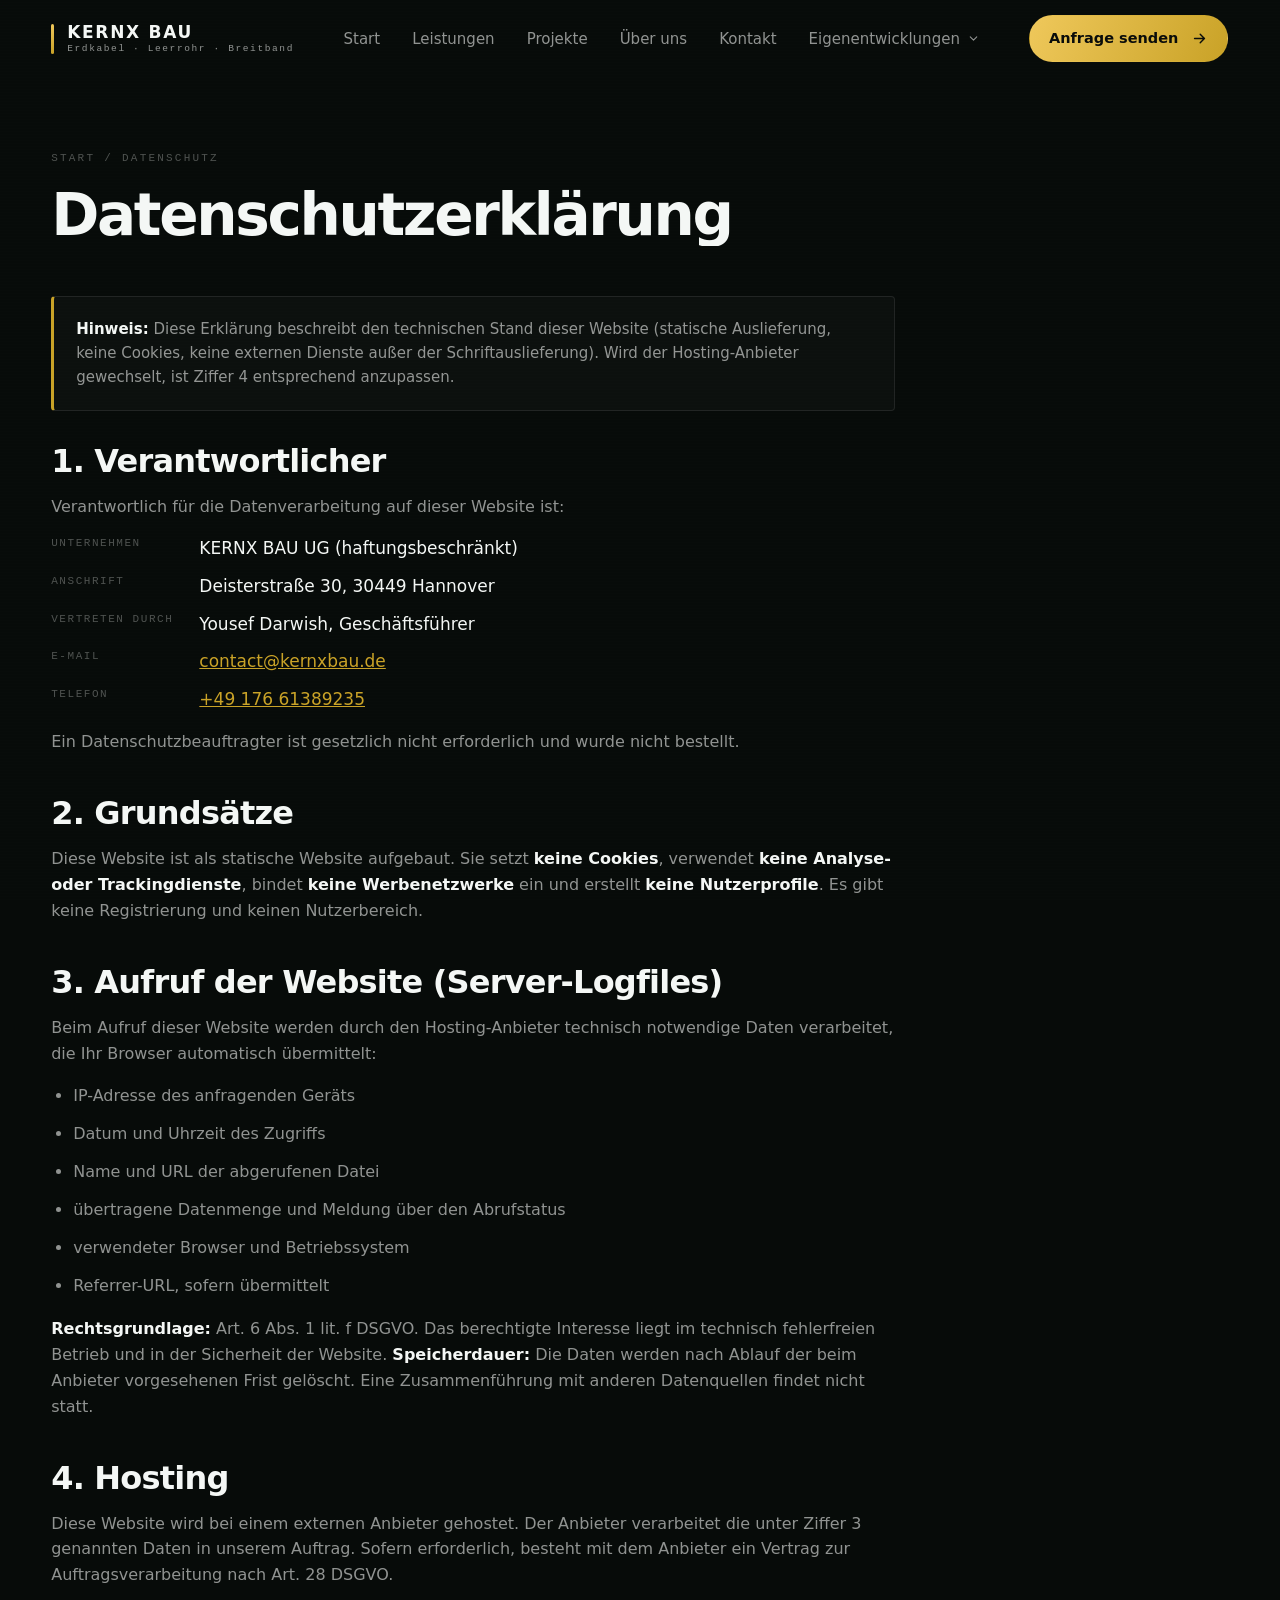
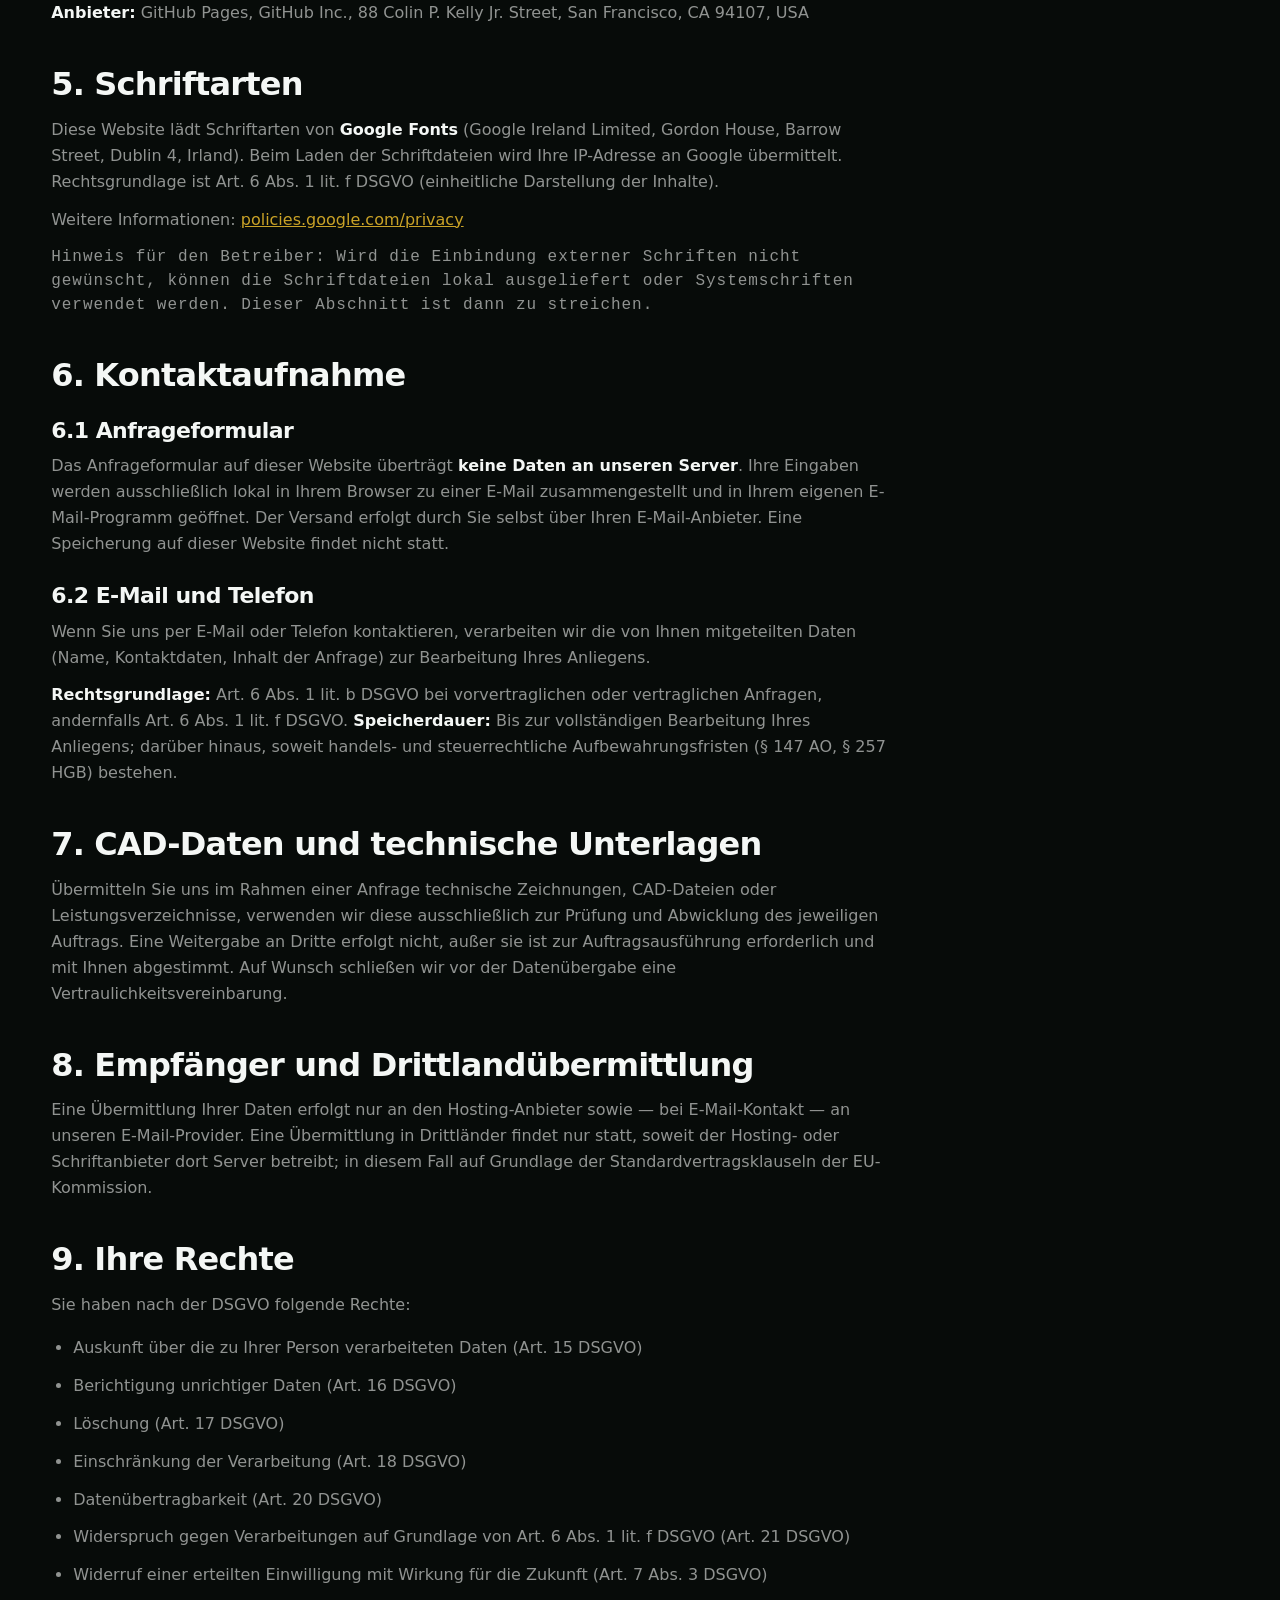
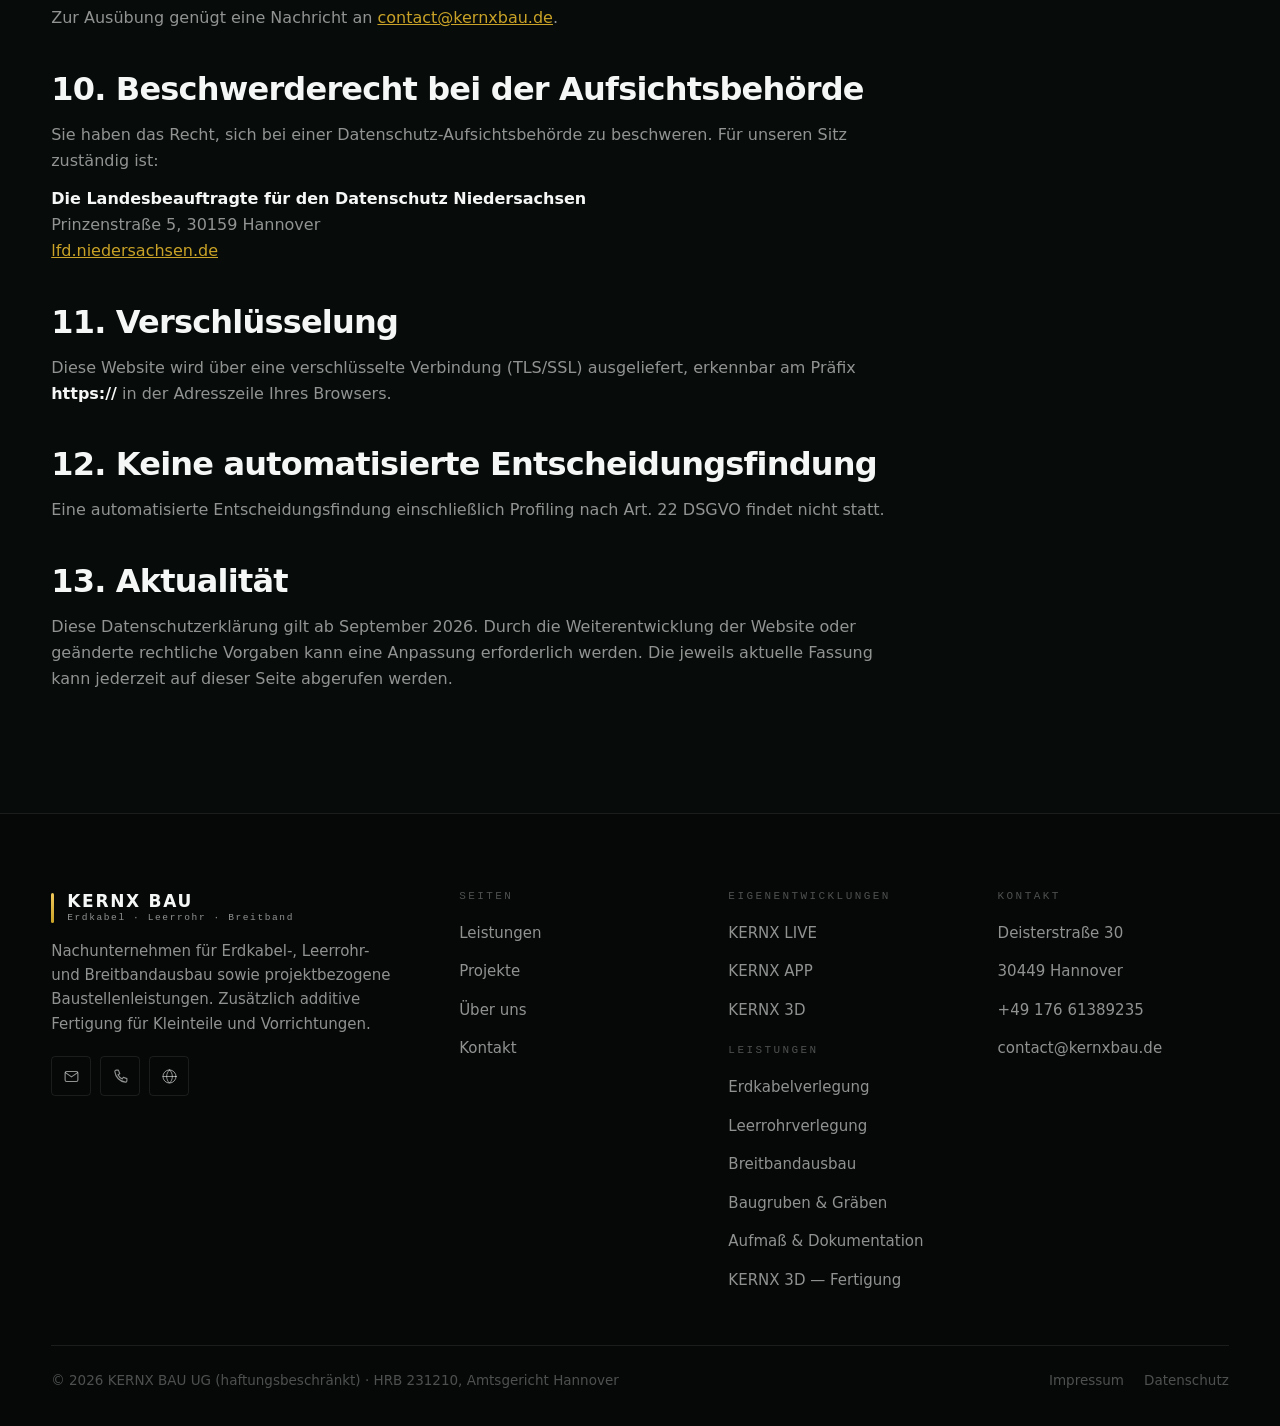
==== commit 68f5c95b: "last one - 19-09" ====
--- a/datenschutz.html
+++ b/datenschutz.html
@@ -20,7 +20,7 @@
 <link rel="preconnect" href="https://fonts.googleapis.com">
 <link rel="preconnect" href="https://fonts.gstatic.com" crossorigin>
 <link href="https://fonts.googleapis.com/css2?family=Space+Grotesk:wght@500;600;700&family=Inter:wght@400;500;600;700&display=swap" rel="stylesheet">
-<link rel="stylesheet" href="assets/css/main.css">
+<link rel="stylesheet" href="assets/css/main.css?v=20260919l">
 </head>
 <body>
 <div id="prog"></div>
@@ -211,6 +211,6 @@
  </div>
 </footer>
 
-<script src="assets/js/main.js"></script>
+<script src="assets/js/main.js?v=20260919l"></script>
 </body>
 </html>
--- a/assets/css/main.css
+++ b/assets/css/main.css
@@ -0,0 +1,1244 @@
+/* ============================================================
+   KERNX BAU UG — Design System 2026
+   Basis: Firmenlogo (Dunkelgrün + Gold)
+   Gold  = Erdkabel- und Breitbandausbau · Cyan = 3D-Dienstleistung
+   ============================================================ */
+:root{
+  /* Grundflächen */
+  --ink:#070B09;          /* tiefstes Anthrazit-Grün */
+  --ink2:#0B1210;
+  --pane:#101815;
+  --pane2:#16211D;
+  --forest:#123127;       /* Logo-Grün */
+  --forest2:#0C2C22;
+
+  /* Linien */
+  --line:rgba(255,255,255,.085);
+  --line2:rgba(255,255,255,.18);
+
+  /* Text */
+  --fg:#F4F7F5;
+  --mu:rgba(244,247,245,.58);
+  --mu2:rgba(244,247,245,.30);
+
+  /* Akzente */
+  --au:#C9A227;           /* Logo-Gold */
+  --au2:#EFC85B;
+  --au3:rgba(201,162,39,.14);
+  --cy:#49D6C4;           /* 3D */
+  --cy2:#8BEEE1;
+  --cy3:rgba(73,214,196,.13);
+
+  /* Licht (für 3D-Seite) */
+  --paper:#F6F5F1;
+  --paper2:#EAE7DF;
+
+  --d:"Space Grotesk","Segoe UI",system-ui,sans-serif;
+  --b:"Inter","Segoe UI",system-ui,-apple-system,sans-serif;
+  --m:ui-monospace,"JetBrains Mono","SF Mono",Menlo,monospace;
+  --e:cubic-bezier(.19,1,.22,1);
+  --e2:cubic-bezier(.2,.8,.2,1);
+  --r:4px;
+}
+
+*{box-sizing:border-box}
+html{scroll-behavior:smooth;-webkit-text-size-adjust:100%}
+body{
+  margin:0;background:var(--ink);color:var(--fg);
+  font:17px/1.62 var(--b);-webkit-font-smoothing:antialiased;
+  overflow-x:hidden;
+}
+img,svg,video{display:block;max-width:100%}
+a{color:inherit;text-decoration:none}
+button{font:inherit}
+::selection{background:var(--au);color:#0A0A0A}
+:focus-visible{outline:2px solid var(--au);outline-offset:3px}
+
+/* Film-Textur über allem */
+body::before{
+  content:"";position:fixed;inset:0;z-index:4;pointer-events:none;
+  background:repeating-linear-gradient(0deg,rgba(255,255,255,.012) 0 1px,transparent 1px 3px);
+  mix-blend-mode:overlay;
+}
+
+/* ---------- Typografie ---------- */
+h1,h2,h3,h4{font-family:var(--d);margin:0;line-height:1.03;letter-spacing:-.025em;font-weight:700;
+  overflow-wrap:break-word;hyphens:auto;-webkit-hyphens:auto}
+h1{font-size:clamp(40px,7.6vw,110px);letter-spacing:-.04em}
+h2{font-size:clamp(30px,4.6vw,62px)}
+h3{font-size:clamp(21px,2.2vw,29px)}
+h4{font-size:clamp(17px,1.4vw,20px);letter-spacing:-.01em}
+p{margin:0}
+.lead{font-size:clamp(17px,1.5vw,20.5px);color:var(--mu);max-width:62ch}
+.kicker{font:500 11px/1 var(--m);letter-spacing:.3em;text-transform:uppercase;color:var(--au);display:flex;align-items:center;gap:11px}
+.kicker::before{content:"";width:26px;height:1px;background:var(--au)}
+.kicker--cy{color:var(--cy)}.kicker--cy::before{background:var(--cy)}
+.mono{font:11px/1.5 var(--m);letter-spacing:.2em;text-transform:uppercase;color:var(--mu)}
+
+/* ---------- Layout ---------- */
+.wrap{width:min(1420px,92vw);margin-inline:auto}
+.wrap--n{width:min(1100px,92vw);margin-inline:auto}
+section{padding:clamp(66px,8.5vw,132px) 0;position:relative}
+.sec-head{display:flex;justify-content:space-between;align-items:flex-end;gap:34px;flex-wrap:wrap;margin-bottom:clamp(34px,4vw,60px)}
+.sec-head__l{display:flex;flex-direction:column;gap:18px;max-width:62ch}
+
+/* ---------- Trasse-Motiv (Marken-Element) ---------- */
+.trasse{height:2px;background:linear-gradient(90deg,var(--au) 0 62%,transparent 62%);position:relative;overflow:hidden}
+.trasse::after{content:"";position:absolute;inset:0 0 0 62%;
+  background-image:linear-gradient(90deg,var(--au) 0 52%,transparent 52%);
+  background-size:14px 2px;opacity:.5}
+
+/* ---------- Buttons ---------- */
+.btn{
+  display:inline-flex;align-items:center;gap:13px;padding:15px 25px;border-radius:999px;
+  border:1px solid var(--line2);background:rgba(255,255,255,.035);color:var(--fg);
+  font-weight:600;font-size:15.5px;cursor:pointer;transition:.45s var(--e);position:relative;overflow:hidden;
+}
+.btn svg{width:17px;height:17px;flex:none;transition:.45s var(--e)}
+.btn:hover{transform:translateY(-2px);border-color:var(--au);background:var(--au3)}
+.btn:hover svg{transform:translateX(5px)}
+.btn--p{background:linear-gradient(115deg,var(--au2),var(--au));border-color:transparent;color:#0A0C0A}
+.btn--p:hover{box-shadow:0 18px 44px rgba(201,162,39,.3);background:linear-gradient(115deg,var(--au2),var(--au))}
+.btn--cy{background:linear-gradient(115deg,var(--cy2),var(--cy));border-color:transparent;color:#05100E}
+.btn--cy:hover{box-shadow:0 18px 44px rgba(73,214,196,.28)}
+.btn--ghost{background:none}
+.btn--sm{padding:11px 19px;font-size:14.5px}
+
+/* ---------- Header ---------- */
+.hd{position:fixed;inset:0 0 auto;z-index:60;padding:15px 4vw;display:flex;align-items:center;
+  justify-content:space-between;gap:20px;border-bottom:1px solid transparent;transition:.55s var(--e)}
+.hd.on{background:rgba(7,11,9,.82);backdrop-filter:blur(22px) saturate(1.4);border-color:var(--line)}
+.brand{display:flex;align-items:center;gap:12px}
+.brand img{width:40px;height:40px;border-radius:7px}
+.brand__t{display:flex;flex-direction:column;line-height:1.1}
+.brand__t b{font:700 16.5px var(--d);letter-spacing:.06em}
+.brand__t span{font:10px/1 var(--m);letter-spacing:.24em;color:var(--mu)}
+.nav{display:flex;gap:4px;align-items:center}
+.nav a{padding:9px 14px;border-radius:999px;font-size:15px;font-weight:500;color:var(--mu);transition:.35s var(--e)}
+.nav a:hover{color:var(--fg);background:rgba(255,255,255,.05)}
+.nav a[aria-current=page]{color:var(--fg);background:rgba(255,255,255,.07)}
+.nav a.is3d[aria-current=page],.nav a.is3d:hover{color:var(--cy)}
+.hd__r{display:flex;align-items:center;gap:10px}
+.burger{width:44px;height:44px;display:none;place-items:center;border:1px solid var(--line);
+  border-radius:var(--r);background:rgba(255,255,255,.03);color:var(--fg);cursor:pointer}
+.burger svg{width:20px;height:20px}
+@media(max-width:1080px){
+  .nav{display:none}.burger{display:grid}
+  .hd .btn--p{display:none}
+}
+/* Mobile-Menü */
+.mob{position:fixed;inset:0;z-index:70;background:rgba(7,11,9,.97);backdrop-filter:blur(14px);
+  display:none;flex-direction:column;padding:88px 7vw 40px;gap:4px}
+.mob.open{display:flex}
+.mob a{font:700 clamp(26px,7vw,40px)/1.25 var(--d);padding:9px 0;border-bottom:1px solid var(--line);letter-spacing:-.02em}
+.mob a:last-of-type{border-bottom:0}
+.mob__x{position:absolute;top:18px;right:5vw;width:46px;height:46px;display:grid;place-items:center;
+  border:1px solid var(--line);border-radius:var(--r);background:none;color:var(--fg);cursor:pointer}
+.mob__x svg{width:22px;height:22px}
+.mob__f{margin-top:auto;display:flex;flex-direction:column;gap:12px}
+
+/* ---------- Scroll-Progress ---------- */
+#prog{position:fixed;top:0;left:0;height:2px;width:0;z-index:80;
+  background:linear-gradient(90deg,var(--au),var(--au2));box-shadow:0 0 12px rgba(201,162,39,.7)}
+
+/* ---------- Hero ---------- */
+.hero{position:relative;min-height:100svh;display:grid;align-items:end;overflow:hidden;padding:0 0 clamp(44px,7vh,90px)}
+.hero__bg{position:absolute;inset:0}
+.hero__bg img{width:100%;height:100%;object-fit:cover;opacity:.46;
+  transform:scale(1.1);animation:heroZoom 2.8s var(--e) forwards}
+@keyframes heroZoom{to{transform:scale(1)}}
+.hero::after{content:"";position:absolute;inset:0;pointer-events:none;
+  background:linear-gradient(0deg,var(--ink) 4%,rgba(7,11,9,.32) 58%,rgba(7,11,9,.66) 100%)}
+.hero__grid{position:absolute;inset:0;pointer-events:none;opacity:.5;
+  background:
+    repeating-linear-gradient(90deg,rgba(255,255,255,.028) 0 1px,transparent 1px 84px),
+    repeating-linear-gradient(0deg,rgba(255,255,255,.028) 0 1px,transparent 1px 84px)}
+.hero .wrap{position:relative;z-index:2}
+.hero h1{max-width:19ch}
+.hero h1 em{font-style:normal;color:var(--au);display:block}
+.hero__sub{display:flex;justify-content:space-between;align-items:flex-end;gap:34px;flex-wrap:wrap;margin-top:32px}
+.hero__sub p{max-width:48ch;font-size:clamp(16px,1.45vw,19px);color:rgba(244,247,245,.84)}
+.hero__cta{display:flex;gap:12px;flex-wrap:wrap}
+.hero__meta{display:flex;gap:26px;flex-wrap:wrap;margin-top:34px;padding-top:24px;border-top:1px solid var(--line)}
+.hero__meta div{display:flex;flex-direction:column;gap:5px}
+.hero__meta b{font:700 clamp(19px,2vw,26px)/1 var(--d);color:var(--au2)}
+.hero__hint{position:absolute;right:4vw;bottom:clamp(44px,7vh,90px);z-index:2;display:flex;align-items:center;gap:11px}
+.hero__hint i{width:1px;height:42px;background:linear-gradient(180deg,var(--au),transparent);animation:railDown 2.2s infinite}
+@keyframes railDown{0%{opacity:0;transform:scaleY(.2);transform-origin:top}45%{opacity:1}100%{opacity:0;transform:scaleY(1)}}
+@media(max-width:700px){.hero__hint{display:none}}
+
+/* Hero-Variante: kompakt (Unterseiten) */
+.phero{position:relative;padding:clamp(130px,17vh,200px) 0 clamp(50px,6vw,84px);overflow:hidden}
+.phero__bg{position:absolute;inset:0}
+.phero__bg img{width:100%;height:100%;object-fit:cover;opacity:.3}
+.phero::after{content:"";position:absolute;inset:0;
+  background:linear-gradient(0deg,var(--ink) 2%,rgba(7,11,9,.5) 70%,rgba(7,11,9,.72) 100%)}
+.phero .wrap{position:relative;z-index:2}
+.phero h1{font-size:clamp(34px,5.6vw,74px);max-width:22ch}
+.phero .lead{margin-top:20px}
+.crumb{display:flex;gap:9px;align-items:center;margin-bottom:22px;font:11px/1 var(--m);letter-spacing:.2em;text-transform:uppercase;color:var(--mu2)}
+.crumb a:hover{color:var(--au)}
+
+/* ---------- Ticker ---------- */
+.tick{border-block:1px solid var(--line);background:rgba(255,255,255,.014);overflow:hidden;padding:14px 0}
+.tick__t{display:flex;width:max-content;animation:tickMove 44s linear infinite;align-items:center}
+.tick__t>span{display:flex;align-items:center;gap:14px;padding:0 24px;font:600 clamp(15px,1.5vw,19px) var(--d);
+  color:var(--mu);letter-spacing:-.01em;white-space:nowrap}
+.tick__t>span::after{content:"";width:5px;height:5px;border-radius:50%;background:var(--au);opacity:.6}
+@keyframes tickMove{to{transform:translateX(-50%)}}
+
+/* ---------- Leistungs-Kacheln ---------- */
+.mods{display:grid;grid-template-columns:repeat(4,1fr);gap:1px;background:var(--line);border:1px solid var(--line)}
+@media(max-width:1100px){.mods{grid-template-columns:repeat(2,1fr)}}
+@media(max-width:560px){.mods{grid-template-columns:1fr}}
+.mod{background:var(--ink2);padding:30px 26px 28px;min-height:250px;display:flex;flex-direction:column;
+  gap:20px;position:relative;overflow:hidden;transition:.5s var(--e)}
+.mod::before{content:"";position:absolute;inset:0;opacity:0;transition:.55s var(--e);
+  background:radial-gradient(90% 70% at 50% 100%,var(--au3),transparent 72%)}
+.mod::after{content:"";position:absolute;left:0;right:0;bottom:0;height:2px;background:var(--au);
+  transform:scaleX(0);transform-origin:0;transition:.6s var(--e)}
+.mod:hover{background:var(--pane2)}
+.mod:hover::before{opacity:1}
+.mod:hover::after{transform:scaleX(1)}
+.mod__top{display:flex;justify-content:space-between;align-items:flex-start;position:relative}
+.mod__ic{width:50px;height:50px;display:grid;place-items:center;border:1px solid var(--line);
+  border-radius:var(--r);color:var(--au);background:rgba(255,255,255,.03);transition:.5s var(--e)}
+.mod__ic svg{width:24px;height:24px}
+.mod:hover .mod__ic{border-color:var(--au);box-shadow:0 0 30px rgba(201,162,39,.24);transform:translateY(-4px) rotate(-5deg)}
+.mod__n{font:10.5px/1 var(--m);letter-spacing:.2em;color:var(--mu2)}
+.mod__b{position:relative;display:flex;flex-direction:column;gap:10px;margin-top:auto}
+.mod__b p{font-size:15px;color:var(--mu)}
+.mod__tags{display:flex;flex-wrap:wrap;gap:6px;position:relative}
+.mod__tags span{font:10.5px/1 var(--m);letter-spacing:.12em;text-transform:uppercase;color:var(--mu);
+  border:1px solid var(--line);border-radius:999px;padding:5px 10px}
+
+/* ---------- Sticky Ablauf-Story ---------- */
+.story{background:var(--ink2);border-block:1px solid var(--line)}
+.story__grid{display:grid;grid-template-columns:1.05fr 1fr;gap:5vw;margin-top:50px}
+@media(max-width:920px){.story__grid{grid-template-columns:1fr;gap:0}}
+.story__vis{position:sticky;top:13vh;height:74vh;border-radius:var(--r);overflow:hidden;background:var(--pane);border:1px solid var(--line)}
+.story__vis img{position:absolute;inset:0;width:100%;height:100%;object-fit:cover;opacity:0;
+  transform:scale(1.07);transition:opacity .85s var(--e),transform 1.5s var(--e)}
+.story__vis img.on{opacity:1;transform:scale(1)}
+.story__vis::after{content:"";position:absolute;inset:0;background:linear-gradient(0deg,rgba(7,11,9,.72),transparent 60%)}
+.story__num{position:absolute;left:24px;bottom:6px;z-index:2;font:700 clamp(84px,13vw,170px)/1 var(--d);
+  color:#fff;mix-blend-mode:difference;letter-spacing:-.06em}
+.story__bar{position:absolute;left:0;top:0;height:3px;background:var(--au);width:20%;z-index:3;transition:width .7s var(--e);box-shadow:0 0 14px rgba(201,162,39,.8)}
+.step{min-height:74vh;display:flex;flex-direction:column;justify-content:center;gap:16px;padding:46px 0;
+  border-top:1px solid var(--line);opacity:.34;transition:opacity .55s var(--e)}
+.step.on{opacity:1}
+.step__n{font:700 13px/1 var(--m);letter-spacing:.24em;color:var(--au)}
+.step p{color:var(--mu);max-width:46ch}
+.step__m{display:none;width:100%;aspect-ratio:4/3;object-fit:cover;border-radius:var(--r);margin-top:8px}
+@media(max-width:920px){
+  .story__vis{display:none}
+  .step{min-height:auto;opacity:1;padding:30px 0}
+  .step__m{display:block}
+}
+
+/* ---------- Horizontaler Foto-Streifen ---------- */
+.strip{overflow:hidden;padding:0 0 clamp(60px,7vw,110px);background:var(--ink2)}
+.strip__t{display:flex;gap:16px;will-change:transform;padding-left:4vw}
+.strip figure{margin:0;flex:0 0 clamp(230px,29vw,400px);aspect-ratio:4/5;border-radius:var(--r);overflow:hidden;position:relative;border:1px solid var(--line)}
+.strip img{width:100%;height:100%;object-fit:cover;transition:transform 1s var(--e)}
+.strip figure:hover img{transform:scale(1.05)}
+.strip figcaption{position:absolute;left:12px;bottom:12px;font:10.5px/1 var(--m);letter-spacing:.16em;
+  text-transform:uppercase;background:rgba(7,11,9,.8);padding:6px 11px;border-radius:999px;color:var(--fg)}
+
+/* ---------- Kennzahlen / Fakten ---------- */
+.facts{display:grid;grid-template-columns:repeat(4,1fr);gap:1px;background:var(--line);border:1px solid var(--line)}
+@media(max-width:860px){.facts{grid-template-columns:repeat(2,1fr)}}
+.fact{background:var(--ink2);padding:30px 24px;display:flex;flex-direction:column;gap:12px;min-width:0}
+.fact span,.fact b{overflow-wrap:break-word;word-break:break-word}
+.fact b{font:700 clamp(26px,3.4vw,44px)/1 var(--d);color:var(--au2);letter-spacing:-.03em}
+.fact span{font-size:14.5px;color:var(--mu)}
+
+/* ---------- Abgrenzung / Prinzipien ---------- */
+.prin{background:linear-gradient(155deg,var(--forest),var(--forest2) 70%)}
+.prin__g{display:grid;grid-template-columns:repeat(3,1fr);gap:0;margin-top:46px;border-top:1px solid rgba(255,255,255,.2)}
+@media(max-width:820px){.prin__g{grid-template-columns:1fr}}
+.prin__g>div{padding:28px 26px 28px 0;border-bottom:1px solid rgba(255,255,255,.2)}
+.prin__g h4{margin-bottom:9px}
+.prin__g p{font-size:15px;color:rgba(244,247,245,.72)}
+.prin__g>div::before{content:"";display:block;width:24px;height:3px;background:var(--au);margin-bottom:17px}
+
+/* ---------- Galerie ---------- */
+.filt{display:flex;flex-wrap:wrap;gap:8px;margin-bottom:26px}
+.filt button{padding:10px 17px;border-radius:999px;border:1px solid var(--line);background:none;
+  color:var(--mu);font-size:14.5px;font-weight:500;cursor:pointer;transition:.35s var(--e)}
+.filt button:hover{color:var(--fg);border-color:var(--line2)}
+.filt button[aria-pressed=true]{background:var(--au);border-color:var(--au);color:#0A0C0A}
+.gal{columns:4 260px;column-gap:14px}
+.gal button{all:unset;cursor:zoom-in;display:block;width:100%;margin-bottom:14px;break-inside:avoid;
+  position:relative;border-radius:var(--r);overflow:hidden;border:1px solid var(--line)}
+.gal img{width:100%;height:auto;background:var(--pane);transition:transform .75s var(--e),filter .5s}
+.gal button:hover img{transform:scale(1.045)}
+.gal span{position:absolute;left:10px;bottom:10px;font:10px/1 var(--m);letter-spacing:.16em;text-transform:uppercase;
+  background:rgba(7,11,9,.82);padding:6px 10px;border-radius:999px;opacity:0;transition:.4s var(--e)}
+.gal button:hover span{opacity:1}
+.gal button:focus-visible{outline:2px solid var(--au)}
+
+/* Lightbox */
+.lb{position:fixed;inset:0;z-index:90;background:rgba(4,7,6,.97);display:none;place-items:center}
+.lb.open{display:grid}
+.lb figure{margin:0;display:flex;flex-direction:column;align-items:center;gap:14px;max-width:92vw}
+.lb img{max-width:92vw;max-height:78vh;object-fit:contain;border-radius:var(--r)}
+.lb figcaption{font:11px/1.5 var(--m);letter-spacing:.18em;text-transform:uppercase;color:var(--mu)}
+.lb button{position:absolute;width:52px;height:52px;border-radius:50%;border:1px solid var(--line2);
+  background:rgba(255,255,255,.07);color:var(--fg);font-size:23px;cursor:pointer;display:grid;place-items:center;transition:.35s var(--e)}
+.lb button:hover{background:var(--au);color:#0A0C0A;border-color:transparent}
+.lb .x{top:20px;right:20px}.lb .pv{left:2vw}.lb .nx{right:2vw}
+
+/* ---------- Split (Bild + Text) ---------- */
+.split{display:grid;grid-template-columns:1fr 1fr;gap:1px;background:var(--line);border:1px solid var(--line)}
+@media(max-width:900px){.split{grid-template-columns:1fr}}
+.split__v{position:relative;min-height:430px;overflow:hidden;background:var(--pane)}
+.split__v img{position:absolute;inset:0;width:100%;height:100%;object-fit:cover}
+.split__p{background:var(--ink2);padding:clamp(28px,4vw,56px);display:flex;flex-direction:column;gap:22px;justify-content:center}
+.split--rev .split__v{order:2}
+@media(max-width:900px){.split--rev .split__v{order:0}}
+
+/* ---------- Liste mit Trennlinien ---------- */
+.rows{border-top:1px solid var(--line)}
+.rows>div{display:grid;grid-template-columns:56px 1fr auto;gap:20px;align-items:center;
+  padding:22px 0;border-bottom:1px solid var(--line);transition:.42s var(--e)}
+.rows>div:hover{padding-left:10px;background:linear-gradient(90deg,var(--au3),transparent 60%)}
+.rows__ic{width:42px;height:42px;display:grid;place-items:center;border:1px solid var(--line);border-radius:var(--r);color:var(--au)}
+.rows__ic svg{width:19px;height:19px}
+.rows h4{margin-bottom:5px}
+.rows p{font-size:14.5px;color:var(--mu)}
+.rows em{font:11px/1 var(--m);font-style:normal;letter-spacing:.18em;color:var(--mu2)}
+@media(max-width:620px){.rows>div{grid-template-columns:44px 1fr}.rows em{display:none}}
+
+/* ---------- 3D-Seite: helle Zone ---------- */
+.lightzone{background:var(--paper);color:#12171A}
+.lightzone .lead,.lightzone p{color:#4A5560}
+.lightzone h2,.lightzone h3,.lightzone h4{color:#0E1416}
+.lightzone .kicker{color:#0E7F72}
+.lightzone .kicker::before{background:#0E7F72}
+.lz-card{background:#fff;border:1px solid var(--paper2);border-radius:8px;padding:26px;display:flex;flex-direction:column;gap:14px;transition:.5s var(--e)}
+.lz-card:hover{transform:translateY(-5px);box-shadow:0 24px 54px rgba(20,30,28,.12);border-color:#CFE9E4}
+.lz-card__ic{width:46px;height:46px;display:grid;place-items:center;border-radius:10px;background:#E6F6F3;color:#0E7F72}
+.lz-card__ic svg{width:22px;height:22px}
+.lz-grid{display:grid;grid-template-columns:repeat(3,1fr);gap:16px}
+@media(max-width:900px){.lz-grid{grid-template-columns:1fr 1fr}}
+@media(max-width:600px){.lz-grid{grid-template-columns:1fr}}
+
+/* 3D-Spezifikationstabelle */
+.spec{width:100%;border-collapse:collapse;font-size:15px}
+.spec th,.spec td{text-align:left;padding:15px 16px;border-bottom:1px solid var(--line)}
+.spec th{font:11px/1 var(--m);letter-spacing:.18em;text-transform:uppercase;color:var(--mu)}
+.spec td:first-child{font-weight:600}
+.spec td:last-child{font-family:var(--m);font-size:13.5px;color:var(--cy2)}
+.spec tr:hover td{background:rgba(255,255,255,.022)}
+.tbl-scroll{overflow-x:auto;border:1px solid var(--line);border-radius:var(--r)}
+
+/* Material-Chips */
+.mats{display:flex;flex-wrap:wrap;gap:9px}
+.mat{display:flex;align-items:center;gap:9px;padding:10px 15px;border:1px solid var(--line);
+  border-radius:999px;font-size:14.5px;transition:.4s var(--e)}
+.mat i{width:9px;height:9px;border-radius:50%;flex:none}
+.mat:hover{border-color:var(--cy);background:var(--cy3)}
+.mat--no{opacity:.42;text-decoration:line-through}
+
+/* ---------- CTA-Band ---------- */
+.band{position:relative;overflow:hidden;border:1px solid var(--line);border-radius:var(--r);
+  background:linear-gradient(150deg,var(--pane2),var(--ink) 68%);padding:clamp(38px,6vw,86px);
+  display:grid;place-items:center;gap:26px;text-align:center}
+.band::before{content:"";position:absolute;inset:-48% -14%;
+  background:conic-gradient(from 0deg,transparent,rgba(201,162,39,.16),transparent 42%);animation:bandSpin 20s linear infinite}
+@keyframes bandSpin{to{transform:rotate(360deg)}}
+.band>*{position:relative}
+.band--cy::before{background:conic-gradient(from 0deg,transparent,rgba(73,214,196,.16),transparent 42%)}
+
+/* ---------- Formular ---------- */
+.form{display:grid;grid-template-columns:1fr 1fr;gap:15px}
+.form label{display:flex;flex-direction:column;gap:7px;font-size:13.5px;font-weight:600;color:var(--mu)}
+.form .full{grid-column:1/-1}
+.form input,.form select,.form textarea{
+  font:16px var(--b);padding:14px 15px;border-radius:var(--r);border:1px solid var(--line2);
+  background:rgba(255,255,255,.045);color:var(--fg);transition:.35s var(--e)}
+.form select option{color:#000}
+.form input:focus,.form select:focus,.form textarea:focus{border-color:var(--au);background:rgba(255,255,255,.07);outline:none}
+.form .chk{flex-direction:row;align-items:flex-start;gap:11px;font-weight:400;font-size:13.5px}
+.form .chk input{width:18px;height:18px;flex:none;margin-top:2px}
+.form .chk a{color:var(--au);text-decoration:underline}
+.check-grid{display:grid;grid-template-columns:1fr 1fr;gap:9px;grid-column:1/-1}
+.check-grid label{flex-direction:row;align-items:center;gap:10px;font-weight:400;font-size:14.5px;color:var(--fg);
+  padding:12px 14px;border:1px solid var(--line);border-radius:var(--r);cursor:pointer;transition:.35s var(--e)}
+.check-grid label:hover{border-color:var(--au);background:var(--au3)}
+.check-grid input{width:17px;height:17px;flex:none;accent-color:var(--au)}
+@media(max-width:700px){.form,.check-grid{grid-template-columns:1fr}}
+
+.contactcard{display:flex;flex-direction:column;gap:16px;margin-top:8px}
+.contactcard a,.contactcard span{display:flex;align-items:center;gap:13px;font-size:16.5px}
+.contactcard svg{width:19px;height:19px;color:var(--au);flex:none}
+.contactcard a:hover{color:var(--au)}
+
+/* ---------- Footer ---------- */
+footer{border-top:1px solid var(--line);background:#050807;padding:clamp(48px,6vw,86px) 0 34px}
+.fg{display:grid;grid-template-columns:1.6fr repeat(3,1fr);gap:38px}
+@media(max-width:900px){.fg{grid-template-columns:1fr 1fr;gap:30px}}
+.fg h4{font:11px/1 var(--m);letter-spacing:.22em;text-transform:uppercase;color:var(--mu2);margin-bottom:17px}
+.fg ul{list-style:none;margin:0;padding:0;display:flex;flex-direction:column;gap:11px}
+.fg li a,.fg li span{font-size:15px;color:var(--mu);transition:.3s}
+.fg li a:hover{color:var(--au)}
+.fg p{font-size:15px;color:var(--mu);max-width:36ch;margin-top:14px}
+.soc{display:flex;gap:9px;margin-top:20px}
+.soc a{width:40px;height:40px;display:grid;place-items:center;border:1px solid var(--line);
+  border-radius:var(--r);color:var(--mu);transition:.4s var(--e)}
+.soc a svg{width:17px;height:17px}
+.soc a:hover{color:var(--au);border-color:var(--au);transform:translateY(-3px)}
+.fbot{margin-top:52px;padding-top:24px;border-top:1px solid var(--line);display:flex;
+  justify-content:space-between;gap:18px;flex-wrap:wrap;align-items:center;font-size:13.5px;color:var(--mu2)}
+.fbot nav{display:flex;gap:20px}
+.fbot a:hover{color:var(--au)}
+
+/* ---------- Rechtstexte ---------- */
+.legal{max-width:78ch}
+.legal h2{font-size:clamp(22px,2.6vw,32px);margin:42px 0 16px}
+.legal h3{font-size:clamp(18px,1.8vw,22px);margin:28px 0 11px}
+.legal p,.legal li{color:var(--mu);font-size:16px;margin-bottom:12px}
+.legal ul{padding-left:22px}
+.legal a{color:var(--au);text-decoration:underline}
+.legal strong{color:var(--fg)}
+.legal dl{display:grid;grid-template-columns:auto 1fr;gap:10px 26px;margin:16px 0}
+.legal dt{font:11px/1.6 var(--m);letter-spacing:.14em;text-transform:uppercase;color:var(--mu2)}
+.legal dd{margin:0;color:var(--fg)}
+@media(max-width:600px){.legal dl{grid-template-columns:1fr;gap:2px 0}.legal dd{margin-bottom:12px}}
+
+/* ---------- Hinweis-Box ---------- */
+.note{border:1px solid var(--line);border-left:3px solid var(--au);border-radius:var(--r);
+  padding:20px 22px;background:rgba(255,255,255,.022);font-size:15px;color:var(--mu)}
+.note--cy{border-left-color:var(--cy)}
+.note b{color:var(--fg)}
+
+/* ---------- Reveal ---------- */
+.rv{opacity:0;transform:translateY(30px);transition:opacity 1s var(--e),transform 1s var(--e)}
+.rv.in{opacity:1;transform:none}
+
+/* Sehr schmale Viewports: lange deutsche Komposita dürfen nicht überlaufen */
+@media(max-width:430px){
+  h1{font-size:clamp(29px,8.4vw,40px)}
+  h2{font-size:clamp(25px,7.2vw,34px)}
+  .phero h1{font-size:clamp(28px,8vw,38px)}
+  .hero h1{font-size:clamp(33px,9.6vw,46px)}
+  .story__num{font-size:74px}
+}
+html,body{max-width:100%}
+/* Grid-/Flex-Kinder dürfen nie durch langen Text aufgeblasen werden */
+.mods>*,.facts>*,.prin__g>*,.lz-grid>*,.split>*,.rows>div>*,.fg>*{min-width:0}
+.rows p,.rows h4,.mod p,.mod h4,.prin__g p,.lz-card p{overflow-wrap:break-word;hyphens:auto}
+
+@media(prefers-reduced-motion:reduce){
+  *,*::before,*::after{animation:none!important;transition:none!important;scroll-behavior:auto!important}
+  .hero__bg img{transform:none;opacity:.42}
+  .rv{opacity:1;transform:none}
+  .story__vis{position:static;height:auto}
+}
+
+/* ════════════════════════════════════════════════════════
+   ERWEITERUNG 2026-09 — Video-Hero, Dropdown, LIVE, APP
+   ════════════════════════════════════════════════════════ */
+
+/* ---------- Hintergrund-Textur global ---------- */
+.bgfx{position:fixed;inset:0;z-index:0;pointer-events:none;overflow:hidden}
+.bgfx::before{content:"";position:absolute;inset:-10%;
+  background:
+    radial-gradient(38% 30% at 12% 8%,rgba(201,162,39,.075),transparent 62%),
+    radial-gradient(34% 28% at 88% 78%,rgba(18,49,39,.55),transparent 66%),
+    radial-gradient(30% 26% at 62% 42%,rgba(73,214,196,.035),transparent 66%);
+  animation:bgDrift 34s ease-in-out infinite alternate}
+.bgfx::after{content:"";position:absolute;inset:0;opacity:.45;
+  background:
+    repeating-linear-gradient(90deg,rgba(255,255,255,.016) 0 1px,transparent 1px 96px),
+    repeating-linear-gradient(0deg,rgba(255,255,255,.016) 0 1px,transparent 1px 96px);
+  mask-image:radial-gradient(120% 90% at 50% 0%,#000 20%,transparent 78%)}
+@keyframes bgDrift{to{transform:translate3d(2.5%,-2%,0) scale(1.07)}}
+header,main,footer,.mob{position:relative;z-index:1}
+
+/* ---------- Video-Hero ---------- */
+.hero__bg video{width:100%;height:100%;object-fit:cover;opacity:.4}
+.vidwrap{position:relative;border:1px solid var(--line);border-radius:var(--r);overflow:hidden;background:var(--pane)}
+.vidwrap video{width:100%;height:100%;object-fit:cover;display:block}
+.vidwrap__tag{position:absolute;left:14px;top:14px;z-index:2;display:flex;align-items:center;gap:9px;
+  font:10.5px/1 var(--m);letter-spacing:.2em;text-transform:uppercase;color:var(--fg);
+  background:rgba(7,11,9,.74);backdrop-filter:blur(8px);padding:8px 13px;border-radius:999px}
+.vidwrap__tag i{width:6px;height:6px;border-radius:50%;background:#FF5F56;box-shadow:0 0 9px #FF5F56;animation:bl 1.6s infinite}
+
+/* ---------- Nav-Dropdown ---------- */
+.nav__dd{position:relative}
+.nav__dd>button{display:flex;align-items:center;gap:7px;padding:9px 14px;border-radius:999px;border:0;
+  background:none;color:var(--mu);font-size:15px;font-weight:500;cursor:pointer;transition:.35s var(--e)}
+.nav__dd>button svg{width:13px;height:13px;transition:.35s var(--e)}
+.nav__dd:hover>button,.nav__dd[data-on]>button{color:var(--fg);background:rgba(255,255,255,.05)}
+.nav__dd:hover>button svg{transform:rotate(180deg)}
+.nav__dd__m{position:absolute;top:calc(100% + 10px);left:50%;transform:translateX(-50%) translateY(-8px);
+  min-width:268px;background:rgba(11,18,16,.97);backdrop-filter:blur(20px);border:1px solid var(--line);
+  border-radius:12px;padding:8px;display:flex;flex-direction:column;gap:2px;
+  opacity:0;visibility:hidden;transition:.35s var(--e);box-shadow:0 24px 60px rgba(0,0,0,.6)}
+.nav__dd:hover .nav__dd__m,.nav__dd:focus-within .nav__dd__m{opacity:1;visibility:visible;transform:translateX(-50%) translateY(0)}
+.nav__dd__m a{display:flex;gap:12px;align-items:flex-start;padding:11px 13px;border-radius:8px;transition:.3s var(--e)}
+.nav__dd__m a:hover{background:rgba(255,255,255,.055)}
+.nav__dd__m i{flex:none;width:32px;height:32px;display:grid;place-items:center;border-radius:8px;
+  background:rgba(255,255,255,.05);color:var(--au)}
+.nav__dd__m i svg{width:16px;height:16px}
+.nav__dd__m b{display:block;font:600 14.5px var(--b);color:var(--fg);margin-bottom:2px}
+.nav__dd__m span{display:block;font-size:12.5px;color:var(--mu);line-height:1.35}
+.nav__dd__m a.cy i{color:var(--cy)}
+.nav__dd__m a.or i{color:#F08A3C}
+
+/* ---------- KERNX LIVE ---------- */
+.live-hero{--liveg:#0E2A20}
+.live-mascot{width:min(360px,60vw);filter:drop-shadow(0 26px 48px rgba(0,0,0,.6));
+  animation:mascotUp 1.3s var(--e) both}
+@keyframes mascotUp{from{opacity:0;transform:translateY(38px) scale(.94)}}
+.live-logo{width:min(420px,72vw)}
+.flow{display:grid;grid-template-columns:1fr auto 1fr auto 1fr;gap:14px;align-items:center;
+  padding:clamp(22px,3vw,40px);border:1px solid var(--line);border-radius:var(--r);background:var(--ink2)}
+@media(max-width:820px){.flow{grid-template-columns:1fr;gap:18px}.flow__arrow{transform:rotate(90deg);justify-self:center}}
+.flow__n{display:flex;flex-direction:column;align-items:center;gap:12px;text-align:center;padding:20px 14px;
+  border:1px solid var(--line);border-radius:10px;background:rgba(255,255,255,.02)}
+.flow__n i{width:46px;height:46px;display:grid;place-items:center;border-radius:11px;background:rgba(255,255,255,.05);color:var(--au)}
+.flow__n i svg{width:22px;height:22px}
+.flow__n b{font:600 15px var(--b)}
+.flow__n span{font-size:13px;color:var(--mu)}
+.flow__arrow{display:grid;place-items:center;color:var(--mu2)}
+.flow__arrow svg{width:26px;height:26px}
+.flow--bad .flow__arrow{color:#E0563F}
+.flow--good .flow__arrow{color:var(--cy)}
+.flow--good .flow__n i{color:var(--cy);background:var(--cy3)}
+.live-icons{display:grid;grid-template-columns:repeat(4,1fr);gap:16px}
+@media(max-width:900px){.live-icons{grid-template-columns:repeat(2,1fr)}}
+.live-icon{display:flex;flex-direction:column;gap:16px;padding:24px;border:1px solid var(--line);
+  border-radius:var(--r);background:var(--ink2);transition:.5s var(--e)}
+.live-icon:hover{background:var(--pane2);transform:translateY(-4px);border-color:var(--line2)}
+.live-icon img{width:66px;height:66px;object-fit:contain;border-radius:10px}
+.live-icon p{font-size:14.5px;color:var(--mu)}
+
+/* ---------- KERNX APP — gezeichnete Oberfläche ---------- */
+.app-ui{border:1px solid var(--line2);border-radius:12px;overflow:hidden;background:#0A100E;
+  box-shadow:0 40px 100px rgba(0,0,0,.6);transform:perspective(1800px) rotateX(2.6deg);transition:.9s var(--e)}
+.app-ui:hover{transform:perspective(1800px) rotateX(0deg) translateY(-6px)}
+.app-ui__bar{display:flex;align-items:center;gap:9px;padding:11px 15px;background:var(--forest2);border-bottom:1px solid var(--line)}
+.app-ui__bar i{width:10px;height:10px;border-radius:50%;background:rgba(255,255,255,.2)}
+.app-ui__bar i:nth-child(1){background:#E0563F}.app-ui__bar i:nth-child(2){background:#D9A441}.app-ui__bar i:nth-child(3){background:#4FBF7F}
+.app-ui__url{margin-left:12px;font:11px/1 var(--m);color:var(--mu);letter-spacing:.1em}
+.app-ui__body{display:grid;grid-template-columns:212px 1fr;min-height:430px}
+@media(max-width:760px){.app-ui__body{grid-template-columns:1fr}.app-ui__side{display:none}}
+.app-ui__side{background:#0D1512;border-right:1px solid var(--line);padding:16px 0}
+.app-ui__grp{font:9.5px/1 var(--m);letter-spacing:.22em;color:var(--mu2);padding:16px 18px 9px;text-transform:uppercase}
+.app-ui__side a{display:block;padding:9px 18px;font-size:13.5px;color:var(--mu);transition:.3s}
+.app-ui__side a:hover{color:var(--fg);background:rgba(255,255,255,.035)}
+.app-ui__side a.on{color:var(--fg);background:rgba(201,162,39,.12);box-shadow:inset 3px 0 0 var(--au)}
+.app-ui__main{padding:clamp(18px,2.4vw,28px);background:#0A100E}
+.app-ui__h{font:700 20px var(--d);margin-bottom:5px}
+.app-ui__sub{font-size:12.5px;color:var(--mu);margin-bottom:22px}
+.app-ui__lbl{font:10px/1 var(--m);letter-spacing:.2em;text-transform:uppercase;color:var(--au);
+  padding-bottom:7px;border-bottom:2px solid var(--au);display:inline-block;margin:20px 0 14px}
+.app-ui__cards{display:grid;grid-template-columns:repeat(auto-fit,minmax(150px,1fr));gap:11px}
+.app-ui__c{border:1px solid var(--line);border-radius:8px;padding:15px;background:rgba(255,255,255,.022)}
+.app-ui__c span{display:block;font-size:11.5px;color:var(--mu);margin-bottom:8px}
+.app-ui__c b{font:700 19px var(--d);color:var(--fg)}
+.app-ui__c b.g{color:#5FCF8C}.app-ui__c b.a{color:var(--au2)}.app-ui__c b.c{color:var(--cy2)}
+.app-ui__c em{display:block;font-style:normal;font-size:10.5px;color:var(--mu2);margin-top:6px}
+.app-ui__spark{height:30px;margin-top:9px;display:flex;align-items:flex-end;gap:2.5px}
+.app-ui__spark i{flex:1;background:linear-gradient(180deg,var(--au),rgba(201,162,39,.18));border-radius:1px}
+.app-mods{display:grid;grid-template-columns:repeat(3,1fr);gap:1px;background:var(--line);border:1px solid var(--line)}
+@media(max-width:900px){.app-mods{grid-template-columns:1fr 1fr}}
+@media(max-width:560px){.app-mods{grid-template-columns:1fr}}
+.app-mod{background:var(--ink2);padding:24px 22px;display:flex;flex-direction:column;gap:13px;transition:.45s var(--e)}
+.app-mod:hover{background:var(--pane2)}
+.app-mod i{width:42px;height:42px;display:grid;place-items:center;border:1px solid var(--line);border-radius:10px;color:var(--au)}
+.app-mod i svg{width:20px;height:20px}
+.app-mod p{font-size:14px;color:var(--mu)}
+.app-mod em{font:10px/1 var(--m);font-style:normal;letter-spacing:.18em;color:var(--mu2)}
+
+/* ---------- Marken-Bänder ---------- */
+.markband{display:grid;grid-template-columns:repeat(3,1fr);gap:16px;align-items:center}
+@media(max-width:820px){.markband{grid-template-columns:1fr}}
+.markcard{border:1px solid var(--line);border-radius:var(--r);padding:30px 26px;background:var(--ink2);
+  display:flex;flex-direction:column;gap:17px;transition:.55s var(--e);position:relative;overflow:hidden}
+.markcard::after{content:"";position:absolute;inset:auto 0 0 0;height:2px;transform:scaleX(0);transform-origin:0;transition:.6s var(--e)}
+.markcard:hover{transform:translateY(-6px);background:var(--pane2)}
+.markcard:hover::after{transform:scaleX(1)}
+.markcard--bau::after{background:var(--au)}
+.markcard--live::after{background:var(--cy)}
+.markcard--3d::after{background:#F08A3C}
+.markcard img{height:56px;width:auto;object-fit:contain;align-self:flex-start}
+.markcard p{font-size:14.5px;color:var(--mu)}
+
+/* ---------- Logo-Schaufenster ---------- */
+.logos{display:grid;grid-template-columns:repeat(4,1fr);gap:14px}
+@media(max-width:900px){.logos{grid-template-columns:1fr 1fr}}
+.logos figure{margin:0;border:1px solid var(--line);border-radius:var(--r);background:var(--ink2);
+  aspect-ratio:1/1;display:grid;place-items:center;padding:24px;transition:.5s var(--e);overflow:hidden}
+.logos figure:hover{background:var(--pane2);border-color:var(--line2)}
+.logos img{max-height:100%;width:auto;object-fit:contain;transition:.6s var(--e)}
+.logos figure:hover img{transform:scale(1.05)}
+
+/* ═══════════════════════════════════════════════════════════
+   Ausbaustufe 09/2026 — Marke, Feature-Block, Reel, Scope
+   ═══════════════════════════════════════════════════════════ */
+
+/* Wortmarke im Header/Footer statt gefülltem Kachel-Logo */
+.brand img{width:auto;height:34px;border-radius:0;filter:drop-shadow(0 2px 10px rgba(0,0,0,.55))}
+.brand__t span{white-space:nowrap}
+
+/* Stadt-/Logo-Video als Hintergrund: stärker abgedunkelt, damit Text trägt */
+.hero__bg--city::after,.hero__bg--live::after{
+  content:"";position:absolute;inset:0;
+  background:linear-gradient(180deg,rgba(7,11,9,.42) 0%,rgba(7,11,9,.66) 52%,rgba(7,11,9,.94) 88%,var(--ink) 100%);
+}
+.hero__bg--city video,.hero__bg--live video{filter:saturate(.9) contrast(1.06) brightness(1.12)}
+.phero .hero__bg{position:absolute;inset:0;overflow:hidden;z-index:0}
+.phero .hero__bg video{width:100%;height:100%;object-fit:cover}
+.phero>.wrap{position:relative;z-index:2}
+
+/* ── Feature-Block (Aufmaß & Dokumentation auf der Startseite) ── */
+.feat{
+  display:grid;grid-template-columns:1fr 1fr;gap:0;margin-top:26px;
+  border:1px solid var(--line);border-radius:var(--r);overflow:hidden;background:var(--pane);
+}
+.feat__p{padding:clamp(26px,3.4vw,44px);display:flex;flex-direction:column;gap:15px;justify-content:center;min-width:0}
+.feat__p h3{font:700 clamp(23px,2.8vw,34px)/1.12 var(--d)}
+.feat__v{position:relative;min-height:290px;overflow:hidden}
+.feat__v img{width:100%;height:100%;object-fit:cover;transition:transform 1.1s var(--e)}
+.feat:hover .feat__v img{transform:scale(1.045)}
+.feat__badge{
+  position:absolute;left:18px;bottom:18px;display:inline-flex;align-items:center;gap:8px;
+  padding:8px 14px;border-radius:999px;background:rgba(7,11,9,.78);backdrop-filter:blur(8px);
+  border:1px solid rgba(73,214,196,.4);color:var(--cy2);
+  font:600 12px var(--m);letter-spacing:.14em;
+}
+.feat__badge svg{width:15px;height:15px}
+@media(max-width:820px){.feat{grid-template-columns:1fr}.feat__v{min-height:230px;order:-1}}
+
+/* ── Markenvideo + Logo-Kacheln ── */
+.markhero{
+  position:relative;margin:26px 0 18px;border:1px solid var(--line);border-radius:var(--r);
+  overflow:hidden;aspect-ratio:21/8;background:#000;
+}
+.markhero video{width:100%;height:100%;object-fit:contain;display:block}
+.markhero__g{position:absolute;inset:0;pointer-events:none;
+  background:radial-gradient(70% 120% at 50% 50%,transparent 25%,rgba(7,11,9,.55) 100%)}
+@media(max-width:700px){.markhero{aspect-ratio:16/9}}
+
+.logos--3{grid-template-columns:repeat(3,1fr)}
+.logos figure{
+  position:relative;transition:transform .6s var(--e),border-color .5s var(--e),box-shadow .6s var(--e);
+  will-change:transform;
+}
+.logos figure:hover{transform:translateY(-6px);border-color:var(--au3);box-shadow:0 18px 44px rgba(0,0,0,.45)}
+.logos figure img{transition:transform .8s var(--e),filter .6s var(--e)}
+.logos figure:hover img{transform:scale(1.07)}
+.logos figcaption{
+  margin-top:14px;font:500 11.5px var(--m);letter-spacing:.14em;text-transform:uppercase;
+  color:var(--mu);opacity:.75;
+}
+.logos figure::after{
+  content:"";position:absolute;left:0;right:0;bottom:0;height:2px;
+  background:linear-gradient(90deg,transparent,var(--au),transparent);
+  transform:scaleX(0);transition:transform .7s var(--e);
+}
+.logos figure:hover::after{transform:scaleX(1)}
+@media(max-width:700px){.logos--3{grid-template-columns:1fr}}
+
+/* Sanftes Pulsieren der Marken-Kacheln beim Einblenden */
+@keyframes markIn{from{opacity:0;transform:translateY(18px) scale(.97)}to{opacity:1;transform:none}}
+.rv.in .logos figure,.logos.in figure{animation:markIn .8s var(--e) both}
+.logos.in figure:nth-child(2){animation-delay:.11s}
+.logos.in figure:nth-child(3){animation-delay:.22s}
+
+/* ── KERNX APP: Oberflächen-Abbildung ── */
+.appshot{
+  position:relative;border:1px solid var(--line);border-radius:10px;overflow:hidden;
+  background:var(--ink2);box-shadow:0 40px 90px -30px rgba(0,0,0,.9);
+  transform:perspective(2200px) rotateX(3.4deg);transform-origin:top center;
+  transition:transform 1s var(--e);
+}
+.appshot:hover{transform:perspective(2200px) rotateX(0deg)}
+.appshot img{display:block;width:100%;height:auto}
+.appshot::before{
+  content:"";position:absolute;inset:0;pointer-events:none;z-index:2;
+  background:linear-gradient(115deg,rgba(255,255,255,.07) 0%,transparent 34%);
+}
+.appshot__tag{
+  position:absolute;right:16px;bottom:16px;z-index:3;display:inline-flex;align-items:center;gap:8px;
+  padding:7px 13px;border-radius:999px;background:rgba(7,11,9,.82);backdrop-filter:blur(8px);
+  border:1px solid var(--line);color:var(--mu);font:500 11.5px var(--m);letter-spacing:.14em;
+}
+.appshot__tag i{width:7px;height:7px;border-radius:50%;background:var(--cy);animation:blip 2s infinite}
+@keyframes blip{0%,100%{opacity:1}50%{opacity:.25}}
+
+/* ── KERNX LIVE: Kurzkapitel ── */
+.live-top{display:grid;grid-template-columns:1fr auto;gap:40px;align-items:center}
+@media(max-width:900px){.live-top{grid-template-columns:1fr}.live-top .live-mascot{display:none}}
+
+.reel{display:grid;grid-template-columns:repeat(3,1fr);gap:16px}
+.reel__c{
+  border:1px solid var(--line);border-radius:var(--r);overflow:hidden;background:var(--pane);
+  display:flex;flex-direction:column;transition:.6s var(--e);min-width:0;
+}
+.reel__c:hover{border-color:rgba(73,214,196,.36);transform:translateY(-5px);box-shadow:0 22px 50px rgba(0,0,0,.42)}
+.reel__v{position:relative;aspect-ratio:16/10;overflow:hidden}
+.reel__v img{width:100%;height:100%;object-fit:cover;transition:transform 1.1s var(--e)}
+.reel__c:hover .reel__v img{transform:scale(1.07)}
+.reel__v::after{content:"";position:absolute;inset:0;background:linear-gradient(180deg,transparent 40%,rgba(7,11,9,.82))}
+.reel__n{
+  position:absolute;left:14px;bottom:10px;z-index:2;
+  font:700 40px/1 var(--d);color:transparent;-webkit-text-stroke:1.2px rgba(139,238,225,.6);
+  letter-spacing:-.02em;
+}
+.reel__p{padding:20px 20px 24px;display:flex;flex-direction:column;gap:9px;min-width:0}
+.reel__p i{display:grid;place-items:center;width:34px;height:34px;border-radius:8px;
+  background:rgba(73,214,196,.11);color:var(--cy);border:1px solid rgba(73,214,196,.24)}
+.reel__p i svg{width:18px;height:18px}
+.reel__p h4{font:700 17.5px var(--d)}
+.reel__p p{font-size:14.5px;color:var(--mu);line-height:1.62}
+@media(max-width:900px){.reel{grid-template-columns:repeat(2,1fr)}}
+@media(max-width:620px){.reel{grid-template-columns:1fr}}
+
+/* ── Über uns: Zitat mit gezeichneter Trasse ── */
+.pull{
+  position:relative;border:1px solid var(--line);border-radius:var(--r);background:var(--pane);
+  padding:clamp(34px,5vw,64px) clamp(24px,5vw,70px);overflow:hidden;text-align:center;
+}
+.pull__line{position:absolute;left:0;right:0;top:0;height:2px;background:var(--au);
+  transform:scaleX(0);transform-origin:left;transition:transform 1.4s var(--e)}
+.rv.in .pull__line,.pull.in .pull__line{transform:scaleX(1)}
+.pull blockquote{
+  font:600 clamp(24px,3.6vw,46px)/1.22 var(--d);letter-spacing:-.015em;max-width:20ch;margin:0 auto;
+}
+.pull blockquote em{display:block;font-style:normal;color:var(--au2);margin-top:6px}
+.pull figcaption{margin-top:22px;font:500 12px var(--m);letter-spacing:.2em;color:var(--mu);text-transform:uppercase}
+.pull::before{content:"";position:absolute;inset:-40% -10% auto;height:70%;
+  background:radial-gradient(60% 100% at 50% 0,var(--au3),transparent 70%);pointer-events:none}
+
+/* ── Unternehmensgegenstand ── */
+.scope{display:grid;grid-template-columns:repeat(3,1fr);gap:12px}
+.scope>div{
+  display:grid;grid-template-columns:auto 1fr;grid-template-rows:auto auto;gap:4px 14px;
+  padding:20px;border:1px solid var(--line);border-radius:var(--r);background:var(--pane);
+  transition:.5s var(--e);min-width:0;
+}
+.scope>div:hover{border-color:var(--au3);background:var(--pane2);transform:translateY(-3px)}
+.scope i{grid-row:1/3;display:grid;place-items:center;width:38px;height:38px;border-radius:9px;
+  background:rgba(201,162,39,.1);color:var(--au2);border:1px solid var(--au3);align-self:start}
+.scope i svg{width:19px;height:19px}
+.scope b{font:700 15px var(--b);line-height:1.35;align-self:end}
+.scope span{font-size:13.5px;color:var(--mu);line-height:1.55}
+@media(max-width:900px){.scope{grid-template-columns:repeat(2,1fr)}}
+@media(max-width:620px){.scope{grid-template-columns:1fr}}
+
+/* ── Feinschliff: Karten reagieren sichtbarer ── */
+.mod,.fact,.prin__g>div,.app-mod{transition:transform .55s var(--e),border-color .5s var(--e),background .5s var(--e)}
+.mod:hover,.app-mod:hover{transform:translateY(-4px)}
+.fact:hover{transform:translateY(-4px);border-color:var(--au3)}
+.prin__g>div:hover{transform:translateY(-3px)}
+.rows>div{transition:background .45s var(--e),border-color .45s var(--e)}
+.rows>div:hover{background:rgba(255,255,255,.02)}
+
+@media (prefers-reduced-motion:reduce){
+  .appshot,.appshot:hover{transform:none}
+  .logos.in figure{animation:none}
+  .pull__line{transform:scaleX(1);transition:none}
+  .appshot__tag i{animation:none}
+}
+
+/* Wortmarken-Lockup im Header/Footer */
+.brand{gap:12px;position:relative;padding-left:16px}
+.brand::before{content:"";position:absolute;left:0;top:50%;transform:translateY(-50%);
+  width:3px;height:30px;border-radius:2px;background:linear-gradient(180deg,var(--au2),var(--au));
+  transition:height .5s var(--e)}
+.brand:hover::before{height:40px}
+.brand__w{
+  width:auto;height:44px;padding:6px 11px;box-sizing:border-box;
+  background:linear-gradient(150deg,#153A2D,#0C2419);
+  border:1px solid rgba(201,162,39,.42);border-radius:9px;
+  box-shadow:0 3px 14px rgba(0,0,0,.5),inset 0 1px 0 rgba(255,255,255,.06);
+  transition:border-color .5s var(--e),transform .5s var(--e);
+}
+.brand:hover .brand__w{border-color:var(--au2);transform:translateY(-1px)}
+.brand__t b{font:700 17px var(--d);letter-spacing:.1em}
+.brand__t span{font:9.5px/1.5 var(--m);letter-spacing:.17em;color:var(--mu);white-space:nowrap}
+@media(max-width:520px){.brand__t span{display:none}}
+
+/* Modul-Karten: Titel auf gleicher Höhe, Tags unten verankert */
+.mod{display:flex;flex-direction:column}
+.mod__b{flex:1;display:flex;flex-direction:column}
+.mod__b h4{min-height:2.44em;display:flex;align-items:flex-end}
+.mod__tags{margin-top:auto;padding-top:14px}
+/* Marken-Karten: Kopfzeile auf gleicher Höhe */
+.markcard>img,.markcard>div:first-child{min-height:56px;display:flex;align-items:center}
+.markcard>img{object-fit:contain;object-position:left center}
+
+/* ═══════════════════════════════════════════════════════════
+   KAPITEL-SYSTEM — jeder Abschnitt hat eigene Farbe,
+   eigenen Hintergrund und eigene Bewegung
+   ═══════════════════════════════════════════════════════════ */
+section[data-ch]{position:relative;isolation:isolate;--ch:var(--au);--ch2:var(--au2)}
+section[data-ch]>.wrap{position:relative;z-index:2}
+section[data-ch]::before{content:"";position:absolute;inset:0;z-index:0;pointer-events:none}
+
+/* 01 — Leistungen: Gold, Raster wie ein Lageplan */
+section[data-ch="01"]{--ch:#C9A227;--ch2:#EFC85B}
+section[data-ch="01"]::before{
+  background-image:linear-gradient(rgba(201,162,39,.055) 1px,transparent 1px),
+                   linear-gradient(90deg,rgba(201,162,39,.055) 1px,transparent 1px);
+  background-size:64px 64px;
+  -webkit-mask-image:radial-gradient(90% 70% at 50% 0,#000 20%,transparent 78%);
+          mask-image:radial-gradient(90% 70% at 50% 0,#000 20%,transparent 78%);
+}
+/* 02 — Arbeitsweise: Cyan, Trassenlinien diagonal */
+section[data-ch="02"]{--ch:#49D6C4;--ch2:#8BEEE1;background:linear-gradient(180deg,var(--ink) 0%,#08110F 40%,var(--ink) 100%)}
+section[data-ch="02"]::before{
+  background-image:repeating-linear-gradient(115deg,rgba(73,214,196,.055) 0 1px,transparent 1px 22px);
+  -webkit-mask-image:linear-gradient(180deg,transparent,#000 30%,#000 70%,transparent);
+          mask-image:linear-gradient(180deg,transparent,#000 30%,#000 70%,transparent);
+}
+/* 03 — Prinzipien: Waldgrün, weiche Lichtkuppel */
+section[data-ch="03"]{--ch:#8FD8B4;--ch2:#BDEBD3}
+section[data-ch="03"]::before{
+  background:radial-gradient(70% 100% at 50% 0,rgba(18,49,39,.85),transparent 72%);
+}
+/* 04 — Eigenentwicklungen: drei Farben, Punktraster */
+section[data-ch="04"]{--ch:#C9A227;--ch2:#EFC85B}
+section[data-ch="04"]::before{
+  background-image:radial-gradient(rgba(255,255,255,.075) 1px,transparent 1px);
+  background-size:26px 26px;
+  -webkit-mask-image:radial-gradient(80% 90% at 50% 40%,#000,transparent 75%);
+          mask-image:radial-gradient(80% 90% at 50% 40%,#000,transparent 75%);
+}
+section[data-ch="04"]::after{
+  content:"";position:absolute;left:0;right:0;top:0;height:2px;z-index:1;
+  background:linear-gradient(90deg,var(--cy) 0%,var(--au) 50%,#F08A3C 100%);
+  opacity:.55;
+}
+/* 05 — Projekte: kühles Grau, Filmkorn */
+section[data-ch="05"]{--ch:#B9C9C2;--ch2:#E4EEE9;background:#080D0B}
+section[data-ch="05"]::before{
+  background-image:repeating-linear-gradient(0deg,rgba(255,255,255,.028) 0 1px,transparent 1px 4px);
+}
+/* 06 — Marke: reines Schwarz mit Spotlight */
+section[data-ch="06"]{--ch:#EFC85B;--ch2:#FFF0BE;background:#040705}
+section[data-ch="06"]::before{
+  background:radial-gradient(60% 80% at 50% 45%,rgba(201,162,39,.11),transparent 70%);
+}
+
+/* Kicker und Linien übernehmen die Kapitelfarbe */
+section[data-ch] .kicker{color:var(--ch2)}
+section[data-ch] .kicker::before{background:var(--ch)}
+section[data-ch] .sec-head{position:relative}
+section[data-ch] .sec-head::after{
+  content:"";position:absolute;left:0;bottom:-14px;height:1px;width:100%;
+  background:linear-gradient(90deg,var(--ch),transparent 55%);opacity:.34;
+  transform:scaleX(0);transform-origin:left;transition:transform 1.2s var(--e);
+}
+section[data-ch] .sec-head.in::after{transform:scaleX(1)}
+
+/* Unterschiedliche Einblend-Bewegung je Kapitel */
+section[data-ch="01"] .rv{transform:translateY(26px)}
+section[data-ch="02"] .rv{transform:translateX(-26px)}
+section[data-ch="03"] .rv{transform:scale(.965)}
+section[data-ch="04"] .rv{transform:translateY(34px)}
+section[data-ch="05"] .rv{transform:translateY(18px)}
+section[data-ch="06"] .rv{transform:scale(.94)}
+section[data-ch] .rv.in{transform:none}
+
+/* ── Kapitel-Nummer als großes Wasserzeichen ── */
+.chno{
+  position:absolute;right:clamp(8px,3vw,46px);top:clamp(10px,3vw,40px);z-index:1;
+  font:700 clamp(74px,13vw,190px)/1 var(--d);letter-spacing:-.05em;
+  color:transparent;-webkit-text-stroke:1px var(--ch);opacity:.10;pointer-events:none;user-select:none;
+}
+
+/* ═══ Kapitel-Rail (Orientierung auf langen Seiten) ═══ */
+​PLACEHOLDERtop:50%;transform:translateY(-50%);z-index:60;
+  display:flex;flex-direction:column;gap:2px;padding:10px 8px;
+  border-radius:999px;background:rgba(8,13,11,.6);backdrop-filter:blur(12px);
+  border:1px solid var(--line);opacity:0;transition:opacity .6s var(--e);
+}
+.rail.on{opacity:1}
+.rail a{
+  display:flex;align-items:center;gap:0;padding:7px 6px;border-radius:999px;
+  color:var(--mu);text-decoration:none;position:relative;transition:.4s var(--e);
+}
+.rail a i{width:7px;height:7px;border-radius:50%;background:currentColor;opacity:.42;transition:.4s var(--e);flex:none}
+.rail a span{
+  max-width:0;overflow:hidden;white-space:nowrap;font:600 12px var(--m);
+  letter-spacing:.14em;transition:max-width .5s var(--e),margin .5s var(--e);
+}
+.rail:hover a span{max-width:170px;margin-left:10px}
+.rail a:hover i,.rail a[aria-current] i{opacity:1;transform:scale(1.45)}
+.rail a[aria-current]{color:var(--au2)}
+.rail a[aria-current] i{box-shadow:0 0 0 4px rgba(201,162,39,.16)}
+@media(max-width:1280px){.rail{display:none}}
+
+/* ═══ Inhaltsleiste oben auf langen Seiten ═══ */
+.toc{
+  display:flex;gap:8px;flex-wrap:wrap;align-items:center;
+  padding:14px 0;border-top:1px solid var(--line);border-bottom:1px solid var(--line);
+  margin-bottom:clamp(28px,4vw,48px);
+}
+.toc b{font:600 11px var(--m);letter-spacing:.2em;color:var(--mu);margin-right:6px;text-transform:uppercase}
+.toc a{
+  padding:7px 14px;border-radius:999px;border:1px solid var(--line);
+  font:500 13px var(--b);color:var(--mu);transition:.4s var(--e);white-space:nowrap;
+}
+.toc a:hover{color:var(--fg);border-color:var(--au3);background:rgba(201,162,39,.07);transform:translateY(-2px)}
+
+/* ═══════════════════════════════════════════════════════════
+   NAVIGATIONS-DROPDOWN — jede Marke mit eigenem Auftritt
+   ═══════════════════════════════════════════════════════════ */
+.nav__dd__m a{position:relative;overflow:hidden;--a:var(--au);--a2:var(--au2)}
+.nav__dd__m a.cy{--a:var(--cy);--a2:var(--cy2)}
+.nav__dd__m a.or{--a:#F08A3C;--a2:#FFB071}
+.nav__dd__m a::before{
+  content:"";position:absolute;left:0;top:0;bottom:0;width:2px;background:var(--a);
+  transform:scaleY(0);transform-origin:center;transition:transform .45s var(--e);
+}
+.nav__dd__m a:hover::before{transform:scaleY(1)}
+.nav__dd__m a:hover{background:linear-gradient(90deg,color-mix(in srgb,var(--a) 11%,transparent),transparent 70%)}
+.nav__dd__m a:hover b{color:var(--a2)}
+.nav__dd__m a i{position:relative;color:var(--a);border-color:color-mix(in srgb,var(--a) 28%,transparent);
+  background:color-mix(in srgb,var(--a) 10%,transparent);transition:.5s var(--e)}
+
+/* LIVE: Radar-Ping */
+.nav__dd__m a.cy:hover i{box-shadow:0 0 0 0 rgba(73,214,196,.5);animation:ping 1.4s var(--e) infinite}
+@keyframes ping{0%{box-shadow:0 0 0 0 rgba(73,214,196,.45)}70%{box-shadow:0 0 0 12px rgba(73,214,196,0)}100%{box-shadow:0 0 0 0 rgba(73,214,196,0)}}
+/* APP: Kachel kippt wie ein Fenster */
+.nav__dd__m a.au:hover i{transform:perspective(320px) rotateY(-24deg) translateZ(4px)}
+/* 3D: Zeichen dreht sich im Raum */
+.nav__dd__m a.or:hover i{transform:perspective(320px) rotateY(180deg)}
+.nav__dd__m a.or:hover i svg{transform:scaleX(-1)}
+
+/* gestaffelter Auftritt der drei Einträge */
+.nav__dd:hover .nav__dd__m a,.nav__dd:focus-within .nav__dd__m a{animation:ddIn .42s var(--e) both}
+.nav__dd:hover .nav__dd__m a:nth-child(2){animation-delay:.06s}
+.nav__dd:hover .nav__dd__m a:nth-child(3){animation-delay:.12s}
+@keyframes ddIn{from{opacity:0;transform:translateX(-10px)}to{opacity:1;transform:none}}
+
+@media (prefers-reduced-motion:reduce){
+  section[data-ch] .rv{transform:none}
+  .nav__dd__m a.cy:hover i{animation:none}
+  .nav__dd:hover .nav__dd__m a{animation:none}
+  .rail,.toc a:hover{transition:none}
+}
+
+/* Notbremse nur auf sehr schmalen Displays */
+@media(max-width:430px){h1,h2,h3,h4{word-break:break-word}}
+.scope span a{color:var(--au2);border-bottom:1px solid var(--au3)}
+.scope span a:hover{border-color:var(--au2)}
+
+/* ═══════════════════════════════════════════════════════════
+   EINSTIEGS-SEQUENZ — je Marke eine eigene
+   ═══════════════════════════════════════════════════════════ */
+.kboot{
+  position:fixed;inset:0;z-index:400;display:grid;place-items:center;
+  background:var(--ink);opacity:1;transition:opacity .7s var(--e),visibility .7s;
+}
+.kboot.off{opacity:0;visibility:hidden;pointer-events:none}
+.kboot__in{width:min(560px,86vw);display:flex;flex-direction:column;align-items:center;gap:26px}
+.kboot__log{
+  width:100%;font:500 12.5px/2 var(--m);letter-spacing:.06em;color:var(--mu);
+  min-height:150px;
+}
+.kboot__log b{color:var(--fg);font-weight:600}
+.kboot__log i{font-style:normal;float:right}
+.kboot__bar{width:100%;height:2px;background:rgba(255,255,255,.08);overflow:hidden}
+.kboot__fl{height:100%;width:0;transition:width .25s linear}
+.kboot__ft{display:flex;justify-content:space-between;width:100%;font:500 10.5px var(--m);letter-spacing:.24em;color:var(--mu)}
+
+/* ── KERNX APP: Gold, Ziffernwalze, Raster ── */
+.kboot--app{background:radial-gradient(90% 80% at 50% 40%,#0B1411,var(--ink) 70%)}
+.kboot--app::before{
+  content:"";position:absolute;inset:0;
+  background-image:linear-gradient(rgba(201,162,39,.07) 1px,transparent 1px),
+                   linear-gradient(90deg,rgba(201,162,39,.07) 1px,transparent 1px);
+  background-size:52px 52px;
+  -webkit-mask-image:radial-gradient(60% 60% at 50% 50%,#000,transparent 75%);
+          mask-image:radial-gradient(60% 60% at 50% 50%,#000,transparent 75%);
+  animation:gridDrift 9s linear infinite;
+}
+@keyframes gridDrift{to{background-position:52px 52px,52px 52px}}
+.kboot--app .kboot__in>img{height:58px;width:auto;filter:drop-shadow(0 6px 26px rgba(201,162,39,.32))}
+.kboot--app .kboot__log i{color:var(--au2);font-variant-numeric:tabular-nums}
+.kboot--app .kboot__fl{background:linear-gradient(90deg,var(--au),var(--au2))}
+.kboot--app .kboot__in>img{animation:appPop .9s var(--e) both}
+@keyframes appPop{from{opacity:0;transform:translateY(14px) scale(.9)}to{opacity:1;transform:none}}
+
+/* ── KERNX LIVE: Cyan, Radar über der Baustelle ── */
+.kboot--live{background:radial-gradient(90% 80% at 50% 38%,#07201B,var(--ink) 72%)}
+.kboot__radar{position:relative;width:132px;height:132px;flex:none}
+.kboot__radar span{
+  position:absolute;inset:0;border:1px solid rgba(73,214,196,.3);border-radius:50%;
+  animation:radar 2.4s var(--e) infinite;
+}
+.kboot__radar span:nth-child(2){animation-delay:.8s}
+.kboot__radar span:nth-child(3){animation-delay:1.6s}
+@keyframes radar{0%{transform:scale(.28);opacity:0}25%{opacity:1}100%{transform:scale(1);opacity:0}}
+.kboot__radar img{
+  position:absolute;inset:0;margin:auto;width:76px;height:auto;
+  filter:drop-shadow(0 4px 22px rgba(73,214,196,.4));
+  animation:bob 2.6s ease-in-out infinite;
+}
+@keyframes bob{0%,100%{transform:translateY(0)}50%{transform:translateY(-7px)}}
+.kboot--live .kboot__log i{color:var(--cy2)}
+.kboot--live .kboot__fl{background:linear-gradient(90deg,var(--cy),var(--cy2))}
+.kboot--live .kboot__ft b{color:var(--cy2)}
+
+@media(max-width:560px){.kboot__log{font-size:11px;min-height:130px}}
+@media (prefers-reduced-motion:reduce){.kboot{display:none}}
+
+/* ═══════════════════════════════════════════════════════════
+   VORHANG — Einstieg der Startseite (dritte Variante)
+   ═══════════════════════════════════════════════════════════ */
+.curtain{
+  position:fixed;inset:0;z-index:400;display:flex;flex-direction:column;
+  align-items:center;justify-content:center;gap:34px;
+  background:var(--ink);color:var(--fg);
+  transition:transform .95s cubic-bezier(.76,0,.24,1);
+}
+.curtain::after{
+  content:"";position:absolute;left:0;right:0;bottom:0;height:1px;
+  background:linear-gradient(90deg,transparent,var(--au),transparent);opacity:.7;
+}
+.curtain.off{transform:translateY(-101%)}
+.curtain__c{display:flex;flex-direction:column;align-items:center;gap:16px;text-align:center;
+  transition:opacity .55s var(--e),transform .55s var(--e)}
+.curtain.off .curtain__c{opacity:0;transform:translateY(-16px)}
+.curtain__mark{width:40px;height:40px;color:var(--au2);animation:spin 5.5s linear infinite}
+.curtain__mark svg{width:100%;height:100%}
+@keyframes spin{to{transform:rotate(180deg)}}
+.curtain__brand{font:700 clamp(30px,5.4vw,52px)/1 var(--d);letter-spacing:-.02em}
+.curtain__brand em{font-style:normal;color:var(--au2)}
+.curtain__claim{max-width:28ch;font-size:15px;color:var(--mu);line-height:1.6}
+.curtain__p{width:min(340px,72vw);display:flex;flex-direction:column;gap:10px;margin-top:16px}
+.curtain__track{height:1px;background:rgba(255,255,255,.14)}
+.curtain__fill{height:100%;width:0;background:var(--au);transition:width .12s ease-out}
+.curtain__meta{display:flex;justify-content:space-between;font:500 10.5px var(--m);
+  letter-spacing:.2em;text-transform:uppercase;color:var(--mu)}
+.curtain__n{color:var(--au2);font-variant-numeric:tabular-nums}
+
+/* Funkeln im Kicker und in der Inhaltsleiste */
+.kicker svg,.toc b svg{width:12px;height:12px;display:inline-block;vertical-align:-1px;margin-right:7px;
+  color:var(--au2);animation:tw 3.4s ease-in-out infinite}
+@keyframes tw{0%,100%{opacity:.5;transform:rotate(0) scale(.9)}50%{opacity:1;transform:rotate(90deg) scale(1.12)}}
+
+/* ═══ Bewegung, die man merkt ═══ */
+/* Überschriften wortweise einblenden */
+.wsplit{display:inline-block;overflow:hidden;vertical-align:bottom}
+.wsplit>span{display:inline-block;transform:translateY(105%);opacity:0;
+  transition:transform .85s var(--e),opacity .7s var(--e)}
+.in .wsplit>span,.wsplit.in>span{transform:none;opacity:1}
+
+/* Magnetische Buttons */
+.btn{will-change:transform}
+.btn>*{pointer-events:none}
+
+/* Lichtkegel unter dem Zeiger auf Karten */
+.mod,.fact,.markcard,.reel__c,.scope>div,.prin__g>div,.app-mod,.lz-card{position:relative;overflow:hidden}
+.mod::after,.fact::after,.markcard::after,.reel__c::after,.scope>div::after,
+.prin__g>div::after,.app-mod::after{
+  content:"";position:absolute;inset:0;pointer-events:none;opacity:0;transition:opacity .45s var(--e);
+  background:radial-gradient(180px circle at var(--mx,50%) var(--my,50%),
+             color-mix(in srgb,var(--ch,var(--au)) 13%,transparent),transparent 65%);
+}
+.mod:hover::after,.fact:hover::after,.markcard:hover::after,.reel__c:hover::after,
+.scope>div:hover::after,.prin__g>div:hover::after,.app-mod:hover::after{opacity:1}
+
+/* Bilder atmen beim Scrollen */
+.split__v picture,.phero__bg picture,.feat__v picture{display:block;height:100%;overflow:hidden}
+.split__v img,.feat__v img{will-change:transform}
+
+/* Abschnittswechsel: feine Goldnaht */
+section[data-ch]+section[data-ch]::after{
+  content:"";position:absolute;left:0;right:0;top:0;height:1px;z-index:3;
+  background:linear-gradient(90deg,transparent,rgba(201,162,39,.3),transparent);
+}
+
+@media (prefers-reduced-motion:reduce){
+  .curtain{display:none}
+  .wsplit>span{transform:none;opacity:1}
+  .kicker svg,.toc b svg,.curtain__mark{animation:none}
+  .mod::after,.fact::after,.markcard::after,.reel__c::after,.scope>div::after,
+  .prin__g>div::after,.app-mod::after{display:none}
+}
+
+
+/* ═══ Bildkennzeichnung, Hinweisblöcke, Zielmarker (Stand 19.09.2026) ═══ */
+/* .symbwrap braucht keinen eigenen position-Wert — alle Container haben bereits einen.
+   Die frühere Regel hat position:sticky und position:absolute überschrieben. */
+.symbtag{
+  position:absolute;left:0;right:0;bottom:0;z-index:6;
+  padding:7px 12px;
+  font:600 11px/1.45 var(--m);letter-spacing:.085em;text-transform:uppercase;
+  color:#FFFFFF;background:rgba(7,11,9,.86);
+  border-top:1px solid rgba(255,255,255,.16);
+  pointer-events:none;text-align:left;
+}
+.hero__bg .symbtag,.phero__bg .symbtag{background:rgba(7,11,9,.74)}
+@media(max-width:620px){.symbtag{font-size:9.5px;letter-spacing:.04em;padding:6px 9px}}
+
+.strip figcaption em{font-style:normal;color:var(--mu2)}
+.gal button span,.filt button{white-space:normal}
+
+.disc{
+  border:1px solid var(--line2);border-left:3px solid var(--au);
+  background:var(--pane);border-radius:var(--r);
+  padding:clamp(17px,2.2vw,26px);margin:clamp(22px,3vw,34px) 0 0;
+}
+.disc b{display:block;font:700 15px/1.4 var(--d);letter-spacing:.01em;margin-bottom:8px;color:var(--au2)}
+.disc p{margin:0;font-size:15px;line-height:1.66;color:var(--mu)}
+.disc p+p{margin-top:10px}
+.disc p b{display:inline;font-family:var(--b);font-size:inherit;color:var(--fg);margin:0}
+
+.ziel{
+  align-self:flex-start;display:inline-flex;align-items:center;gap:7px;
+  font:600 10.5px/1 var(--m);letter-spacing:.11em;text-transform:uppercase;
+  color:#EFA08C;border:1px solid rgba(224,86,63,.45);background:rgba(224,86,63,.11);
+  padding:6px 10px;border-radius:999px;margin-bottom:4px;
+}
+.brand__mark{height:34px;width:auto;flex:none;object-fit:contain}
+@media(max-width:700px){.brand__mark{height:28px}}
+
+
+/* ═══ Nachtrag 19.09.2026 — Claim, Logo, Videohelligkeit ═══ */
+
+/* Zeichen im Kopf deutlich größer */
+.brand img.brand__mark{height:54px;width:auto;border-radius:0;
+  filter:drop-shadow(0 3px 14px rgba(0,0,0,.6)) drop-shadow(0 0 18px rgba(201,162,39,.22))}
+@media(max-width:820px){.brand img.brand__mark{height:42px}}
+@media(max-width:560px){.brand img.brand__mark{height:36px}}
+
+/* Hintergrundvideos heller — das Bild soll tragen, nicht nur der Text */
+.hero__bg--city::after,.hero__bg--live::after{
+  background:linear-gradient(180deg,rgba(7,11,9,.14) 0%,rgba(7,11,9,.34) 44%,rgba(7,11,9,.80) 82%,var(--ink) 100%);
+}
+.hero__bg--city video,.hero__bg--live video{filter:saturate(1) contrast(1.04) brightness(1.3)}
+
+/* Leitsatz über dem Hero-Video — oben, damit sofort Worte zu sehen sind */
+.claim{
+  position:absolute;left:0;right:0;top:clamp(96px,13vh,150px);z-index:3;
+  padding:0 var(--pad,clamp(18px,4vw,64px));
+  display:flex;flex-direction:column;align-items:center;gap:13px;text-align:center;
+  pointer-events:none;
+}
+.claim__l{
+  margin:0;max-width:22ch;
+  font:700 clamp(23px,3.4vw,46px)/1.24 var(--d);letter-spacing:-.02em;
+  background:linear-gradient(103deg,#FFF 0%,var(--au2) 42%,var(--au) 72%,#FFF 100%);
+  -webkit-background-clip:text;background-clip:text;color:transparent;
+  text-shadow:0 2px 26px rgba(0,0,0,.55);
+}
+.claim__b{display:inline-block;margin:0 .32em;-webkit-text-fill-color:initial;color:initial;
+  filter:drop-shadow(0 0 16px rgba(239,200,91,.75));animation:claimGlow 3.4s var(--e) infinite}
+@keyframes claimGlow{0%,100%{opacity:.78;transform:translateY(0) scale(1)}50%{opacity:1;transform:translateY(-2px) scale(1.09)}}
+.claim__s{
+  font:500 10.5px/1 var(--m);letter-spacing:.22em;text-transform:uppercase;
+  color:rgba(244,247,245,.62);text-shadow:0 1px 10px rgba(0,0,0,.7);
+}
+@media(max-width:700px){
+  .claim{top:88px;gap:10px}
+  .claim__l{font-size:20px;max-width:18ch}
+  .claim__s{font-size:9px;letter-spacing:.14em}
+}
+
+/* Scroll-Hinweis: längerer Text darf umbrechen */
+.hero__hint span{max-width:34ch;text-align:right;line-height:1.5}
+@media(max-width:820px){.hero__hint{display:none}}
+
+/* Logo in Splitflächen vollständig zeigen statt beschneiden */
+.fitlogo{max-width:min(320px,78%);width:auto;height:auto;object-fit:contain;display:block;margin:0 auto}
+
+
+/* ═══ Nachtrag 19.09.2026 (c) — Claim auf Unterseiten, Logo im Kopf ═══ */
+.claim--p{
+  position:absolute;left:0;right:0;top:clamp(88px,12vh,140px);z-index:3;
+  padding:0 clamp(18px,4vw,64px);
+  display:flex;flex-direction:column;align-items:center;gap:11px;text-align:center;pointer-events:none;
+}
+.claim--p .claim__l{
+  margin:0;max-width:24ch;
+  font:700 clamp(21px,3vw,40px)/1.22 var(--d);letter-spacing:-.02em;
+  background:linear-gradient(103deg,#FFF 0%,var(--au2) 44%,var(--au) 74%,#FFF 100%);
+  -webkit-background-clip:text;background-clip:text;color:transparent;
+  text-shadow:0 2px 24px rgba(0,0,0,.6);
+}
+.claim--p .claim__s{
+  font:500 10px/1 var(--m);letter-spacing:.2em;text-transform:uppercase;
+  color:rgba(244,247,245,.6);text-shadow:0 1px 10px rgba(0,0,0,.7);
+}
+@media(max-width:700px){.claim--p{top:82px}.claim--p .claim__l{font-size:19px}}
+
+/* Kopfbilder der Unterseiten bleiben unverändert wie im Original. */
+
+
+/* ═══ Leitsatz-Band unter dem Hero ═══ */
+.cband{padding:clamp(46px,7vw,86px) 0 clamp(34px,5vw,60px);background:var(--ink);position:relative;overflow:hidden}
+.cband::before{content:"";position:absolute;left:50%;top:0;transform:translateX(-50%);
+  width:min(760px,90%);height:1px;background:linear-gradient(90deg,transparent,var(--au),transparent);opacity:.55}
+.cband .wrap{display:flex;flex-direction:column;align-items:center;gap:16px;text-align:center}
+.cband__l{
+  margin:0;max-width:26ch;
+  font:700 clamp(25px,4vw,54px)/1.2 var(--d);letter-spacing:-.025em;
+  background:linear-gradient(104deg,#FFF 0%,var(--au2) 40%,var(--au) 70%,#FFF 100%);
+  -webkit-background-clip:text;background-clip:text;color:transparent;
+}
+.cband__b{display:inline-block;margin:0 .3em;-webkit-text-fill-color:initial;color:initial;
+  filter:drop-shadow(0 0 20px rgba(239,200,91,.8));animation:cbandGlow 3.4s var(--e) infinite}
+@keyframes cbandGlow{0%,100%{opacity:.8;transform:translateY(0) scale(1)}50%{opacity:1;transform:translateY(-3px) scale(1.1)}}
+.cband__s{font:500 10.5px/1 var(--m);letter-spacing:.22em;text-transform:uppercase;color:var(--mu2)}
+@media(max-width:700px){.cband__l{font-size:23px;max-width:20ch}.cband__s{font-size:9px;letter-spacing:.13em}}
+
+/* Maskottchen im Split-Block vollständig zeigen, nicht beschneiden */
+.split__v img.fitlogo{
+  position:static;inset:auto;
+  width:auto;height:auto;
+  max-width:min(430px,82%);max-height:74%;
+  object-fit:contain;margin:0 auto;
+}
+
+
+/* ═══ Firmenzeichen (K mit Helm) — immer vollständig sichtbar ═══ */
+.kmark{
+  width:auto;height:auto;max-height:100%;
+  object-fit:contain;border-radius:0;background:none;border:0;padding:0;
+  filter:drop-shadow(0 2px 10px rgba(0,0,0,.5));
+}
+.brand img.kmark--hd{
+  height:46px;width:auto;flex:none;object-fit:contain;
+  border-radius:0;background:none;border:0;padding:0;
+}
+@media(max-width:820px){.brand img.kmark--hd{height:38px}}
+@media(max-width:560px){.brand img.kmark--hd{height:32px}}
+.markcard img.kmark{height:56px;width:auto;object-fit:contain}
+.kboot__in img{width:auto;height:64px;object-fit:contain}
+
+
+/* ═══ Hero: Film deutlich sichtbar, Überschrift reagiert auf die Maus ═══ */
+.hero__bg--city::after,.hero__bg--live::after{
+  background:linear-gradient(180deg,rgba(7,11,9,.10) 0%,rgba(7,11,9,.22) 38%,rgba(7,11,9,.62) 74%,rgba(7,11,9,.95) 93%,var(--ink) 100%);
+}
+.hero__bg--city video,.hero__bg--live video{filter:saturate(1.05) contrast(1.06) brightness(1.42)}
+
+/* Überschrift startet ruhig und wächst beim Überfahren */
+.h1x{
+  cursor:default;transform-origin:left center;
+  transform:scale(.9);opacity:.88;
+  transition:transform .85s var(--e),opacity .6s var(--e),filter .6s var(--e);
+  will-change:transform;
+  text-shadow:0 4px 34px rgba(0,0,0,.55);
+}
+.h1x:hover,.h1x:focus-visible{transform:scale(1);opacity:1;outline:none}
+.h1x em{display:block;transition:filter .7s var(--e),letter-spacing .9s var(--e)}
+.h1x:hover em,.h1x:focus-visible em{
+  filter:drop-shadow(0 0 26px rgba(201,162,39,.55));letter-spacing:-.018em;
+}
+@media(max-width:820px){.h1x{transform:none;opacity:1}}
+@media(prefers-reduced-motion:reduce){.h1x{transform:none;opacity:1;transition:none}}
+
+/* Markenfilm unten: gleicher Film, ruhig eingebettet */
+.markhero video{filter:brightness(1.25) saturate(1.05)}
+.markhero__g{background:radial-gradient(76% 128% at 50% 50%,transparent 34%,rgba(7,11,9,.42) 100%)}
